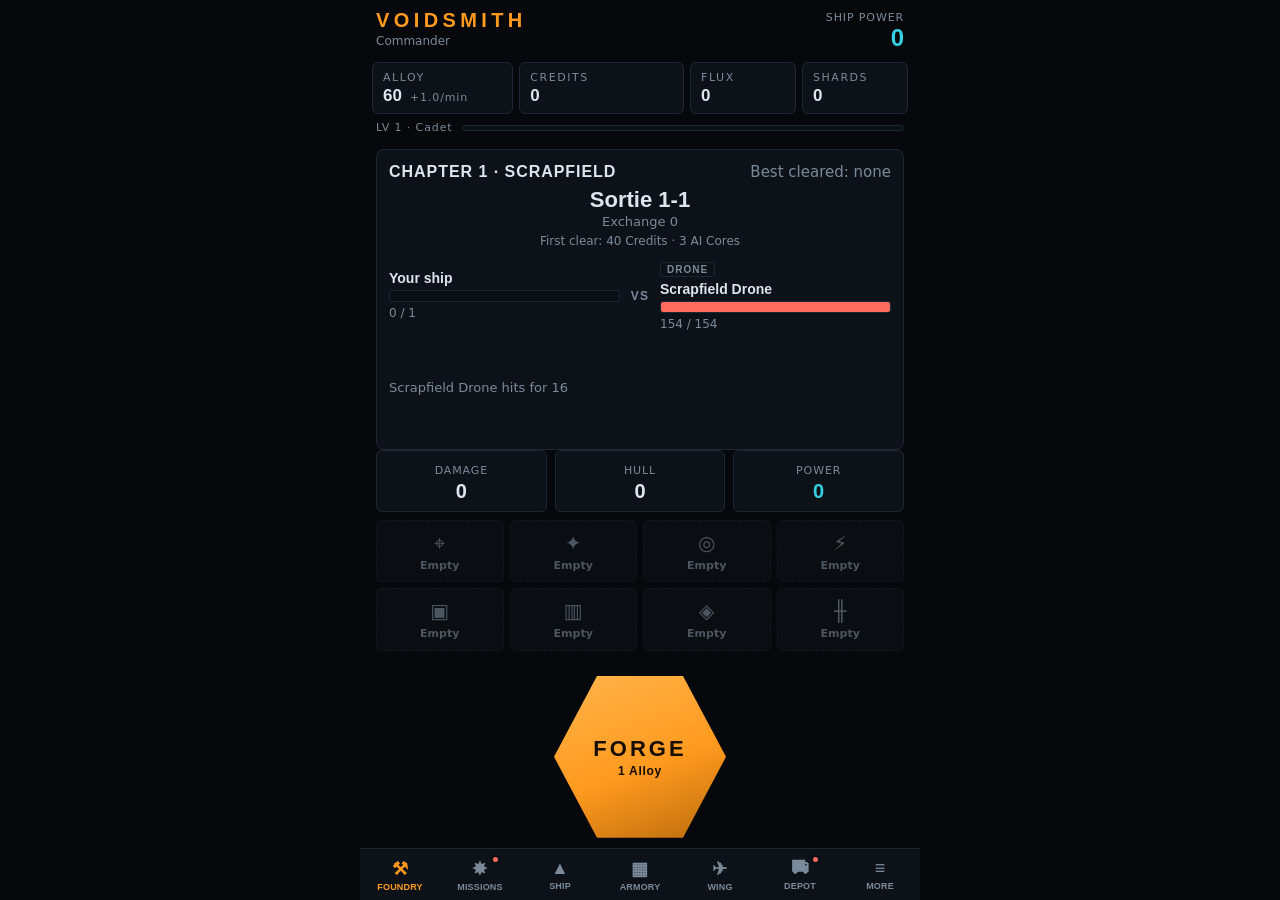
==== index.html @ 928d77b5 "Initial commit" ====
<!doctype html>
<html lang="en">
<head>
<meta charset="utf-8">
<meta name="viewport" content="width=device-width, initial-scale=1, maximum-scale=1, user-scalable=no, viewport-fit=cover">
<meta name="theme-color" content="#06080b">
<meta name="mobile-web-app-capable" content="yes">
<title>Voidsmith</title>
<link rel="manifest" href="manifest.json">
<link rel="icon" href="icons/icon-192.png">
<link rel="stylesheet" href="styles.css">
</head>
<body>
<div id="app">
  <header>
    <div class="hl"><div class="game">VOIDSMITH</div><div id="callsign" class="dim"></div></div>
    <div class="hr"><div class="dim tiny">SHIP POWER</div><div id="power">0</div></div>
  </header>
  <div class="wallet">
    <div class="cur"><span class="cn">ALLOY</span><b id="alloy">0</b><span id="rate" class="dim tiny"></span></div>
    <div class="cur"><span class="cn">CREDITS</span><b id="credits">0</b></div>
    <div class="cur"><span class="cn">FLUX</span><b id="flux">0</b></div>
    <div class="cur"><span class="cn">SHARDS</span><b id="shards">0</b></div>
  </div>
  <div class="xp"><span id="lvl" class="dim tiny"></span><div class="bar"><i id="xpfill"></i></div></div>
  <main>
    <section id="tab-foundry" class="tab on"></section>
    <section id="tab-ship" class="tab"></section>
    <section id="tab-armory" class="tab"></section>
    <section id="tab-wing" class="tab"></section>
    <section id="tab-missions" class="tab"></section>
    <section id="tab-depot" class="tab"></section>
    <section id="tab-more" class="tab"></section>
  </main>
  <div id="toast" class="toast" hidden></div>
  <nav>
    <button data-tab="foundry" class="on"><i>⚒</i><span>Foundry</span><em class="dot" hidden></em></button>
    <button data-tab="missions"><i>✸</i><span>Missions</span><em class="dot" hidden></em></button>
    <button data-tab="ship"><i>▲</i><span>Ship</span><em class="dot" hidden></em></button>
    <button data-tab="armory"><i>▦</i><span>Armory</span></button>
    <button data-tab="wing"><i>✈</i><span>Wing</span></button>
    <button data-tab="depot"><i>⛟</i><span>Depot</span><em class="dot" hidden></em></button>
    <button data-tab="more"><i>≡</i><span>More</span></button>
  </nav>
  <div id="modal" class="modal" hidden><div class="mbox" id="mbox"></div></div>
</div>
<script src="core.js"></script>
<script src="persist.js"></script>
<script src="game.js"></script>
<script>if ('serviceWorker' in navigator) navigator.serviceWorker.register('sw.js').catch(function () {});</script>
</body>
</html>
---- styles.css ----
[hidden]{display:none!important}
:root{--bg:#06080b;--panel:#0d1218;--panel2:#121a22;--line:#1c2733;--fg:#dde5ee;--mute:#7b8a9a;--amber:#ff9a1f;--amber2:#b86a0c;--cyan:#35d0e0;--good:#5fdc8b;--bad:#ff6b5e;
  --sat:env(safe-area-inset-top,0px);--sab:env(safe-area-inset-bottom,0px)}
*{box-sizing:border-box;-webkit-tap-highlight-color:transparent}
html,body{margin:0;height:100%;background:var(--bg);color:var(--fg);font:15px/1.4 'Bahnschrift','Segoe UI',system-ui,sans-serif;overscroll-behavior:none}
#app{max-width:560px;margin:0 auto;height:100%;display:flex;flex-direction:column;position:relative}
.dim{color:var(--mute)}.tiny{font-size:11px;letter-spacing:.08em}
header{display:flex;justify-content:space-between;align-items:flex-end;padding:calc(var(--sat) + 10px) 16px 6px}
.game{font:700 20px/1 'Bahnschrift','Arial Narrow',sans-serif;letter-spacing:.22em;color:var(--amber)}
#callsign{font-size:12px;margin-top:3px}
.hr{text-align:right}#power{font:700 24px/1 'Bahnschrift',sans-serif;color:var(--cyan)}
.wallet{display:grid;grid-template-columns:1.2fr 1.4fr .9fr .9fr;gap:6px;padding:6px 12px 4px}.xp{display:flex;align-items:center;gap:10px;padding:2px 16px 8px}.xp .bar{flex:1;height:6px}.xp span{white-space:nowrap}
.cur{background:var(--panel);border:1px solid var(--line);border-radius:6px;padding:7px 10px;display:flex;flex-wrap:wrap;align-items:baseline;gap:2px 8px}
.cn{font-size:11px;letter-spacing:.14em;color:var(--mute);width:100%}.cur b{font:700 17px/1.1 'Bahnschrift',sans-serif}
main{flex:1;overflow:hidden;position:relative}
.tab{display:none;height:100%;overflow-y:auto;padding:6px 16px 20px;-webkit-overflow-scrolling:touch}.tab.on{display:block}
nav{display:grid;grid-template-columns:repeat(7,1fr);background:var(--panel);border-top:1px solid var(--line);padding-bottom:var(--sab)}
nav button{background:none;border:0;color:var(--mute);padding:9px 0 8px;font:600 9px "Bahnschrift",sans-serif;letter-spacing:.02em;text-transform:uppercase;display:flex;flex-direction:column;align-items:center;gap:2px;cursor:pointer}
nav button i{font-style:normal;font-size:18px}nav button.on{color:var(--amber)}
h2{font:700 13px 'Bahnschrift',sans-serif;letter-spacing:.18em;text-transform:uppercase;color:var(--mute);margin:18px 0 8px}
.panel{background:var(--panel);border:1px solid var(--line);border-radius:8px;padding:12px}
.row{display:flex;gap:8px}.row>*{flex:1}
button.btn{font:700 14px 'Bahnschrift',sans-serif;letter-spacing:.08em;text-transform:uppercase;background:var(--panel2);color:var(--fg);border:1px solid var(--line);border-radius:6px;padding:11px 10px;cursor:pointer}
button.btn:disabled{opacity:.4;cursor:default}button.btn.pri{background:var(--amber);color:#160d00;border-color:var(--amber)}button.btn.bad{color:var(--bad)}
button.btn:focus-visible,nav button:focus-visible{outline:2px solid var(--cyan);outline-offset:2px}
/* forge */
.forgewrap{display:flex;flex-direction:column;align-items:center;gap:10px;padding:8px 0 4px}
.forge{width:172px;height:172px;border:0;background:none;position:relative;cursor:pointer;color:#160d00;font:800 22px 'Bahnschrift',sans-serif;letter-spacing:.14em;touch-action:manipulation}
.forge::before{content:"";position:absolute;inset:0;background:linear-gradient(160deg,#ffb54d,var(--amber) 55%,var(--amber2));clip-path:polygon(25% 3%,75% 3%,100% 50%,75% 97%,25% 97%,0 50%);transition:transform .08s,filter .2s}
.forge span,.forge small{position:relative;display:block}.forge small{font:600 12px 'Bahnschrift',sans-serif;letter-spacing:.06em;margin-top:2px}
.forge.hit::before{transform:scale(.93);filter:brightness(1.35)}.forge:disabled{filter:grayscale(.8) brightness(.55);cursor:default}
.forge:focus-visible{outline:2px solid var(--cyan);outline-offset:4px}
.glow{box-shadow:0 0 0 1px var(--tc,var(--line)) inset}
/* item card */
.item{background:var(--panel2);border:1px solid var(--tc,var(--line));border-left:4px solid var(--tc,var(--line));border-radius:8px;padding:10px 12px;display:flex;gap:12px;align-items:center}
.item .gl{font-size:28px;width:38px;text-align:center;color:var(--tc)}
.item .nm{font:700 16px 'Bahnschrift',sans-serif;color:var(--tc)}.item .sb{font-size:13px;color:var(--mute)}
.item .stat{margin-left:auto;text-align:right;font:700 18px 'Bahnschrift',sans-serif}
.up{color:var(--good);font-size:12px}.dn{color:var(--bad);font-size:12px}
.empty{border:1px dashed var(--line);border-left:4px dashed var(--line)}
.bar{height:8px;background:#0a0f14;border-radius:4px;overflow:hidden;border:1px solid var(--line)}.bar i{display:block;height:100%;background:var(--amber);width:0}
.odds{display:grid;grid-template-columns:86px 1fr 44px;gap:6px 8px;align-items:center;font-size:13px}
.odds .bar{height:6px}.odds .bar i{background:var(--tc)}
.odds .n{color:var(--tc);font-weight:600}.odds .p{text-align:right;color:var(--mute)}.odds .lock{color:#3d4957}
.kv{display:grid;grid-template-columns:1fr auto;gap:7px 12px}.kv span:nth-child(odd){color:var(--mute)}.kv span:nth-child(even){text-align:right;font-weight:600}
.slotrow{display:grid;grid-template-columns:34px 1fr auto;gap:10px;align-items:center;padding:9px 10px;margin-bottom:6px}
.stat3{display:grid;grid-template-columns:repeat(3,1fr);gap:8px;margin-bottom:8px}
.stat3 div{background:var(--panel);border:1px solid var(--line);border-radius:6px;padding:8px;text-align:center}.stat3 b{display:block;font:700 20px 'Bahnschrift',sans-serif}
.ship{display:block;margin:4px auto 8px;width:100%;max-width:300px;height:auto}
.toast{position:absolute;left:16px;right:16px;bottom:calc(64px + var(--sab));background:#18222c;border:1px solid var(--amber2);border-radius:8px;padding:10px 12px;font-size:14px;z-index:5;box-shadow:0 6px 20px #000a}
.modal{position:absolute;inset:0;background:#000b;display:flex;align-items:center;justify-content:center;padding:20px;z-index:9}
.mbox{background:var(--panel);border:1px solid var(--amber2);border-radius:10px;padding:18px;max-width:420px;width:100%}
.mbox h3{margin:0 0 8px;font:700 18px 'Bahnschrift',sans-serif;letter-spacing:.08em;color:var(--amber);text-transform:uppercase}
input[type=text],textarea{width:100%;background:#0a0f14;color:var(--fg);border:1px solid var(--line);border-radius:6px;padding:10px;font:14px 'Bahnschrift',system-ui,sans-serif}
textarea{height:90px;font-family:ui-monospace,Consolas,monospace;font-size:12px}
.tog{display:flex;justify-content:space-between;align-items:center;gap:12px;padding:10px 0;border-bottom:1px solid var(--line)}.tog:last-child{border:0}
.tog small{display:block;color:var(--mute)}
.sw{position:relative;width:46px;height:26px;flex:none}.sw input{position:absolute;inset:0;opacity:0;width:100%;height:100%;margin:0;cursor:pointer;z-index:2}
.sw i{position:absolute;inset:0;background:#1b2631;border-radius:13px;border:1px solid var(--line)}
.sw i::after{content:"";position:absolute;top:3px;left:3px;width:18px;height:18px;border-radius:50%;background:var(--mute);transition:.15s}
.sw input:checked+i{background:var(--amber2)}.sw input:checked+i::after{left:23px;background:#fff}.sw input:disabled+i{opacity:.4}
@media (prefers-reduced-motion:reduce){*{transition:none!important}}

.chip{display:inline-block;font:700 10px 'Bahnschrift',sans-serif;letter-spacing:.12em;padding:1px 6px;border-radius:3px;background:var(--cyan);color:#001418;margin-left:6px;vertical-align:middle}
button.item{width:100%;text-align:left;color:inherit;font:inherit;cursor:pointer}
.row3{display:grid;grid-template-columns:1.2fr 1fr 1fr;gap:8px;margin-top:8px}
.tierbox{margin-bottom:6px}.tierbox summary{cursor:pointer;display:grid;grid-template-columns:90px 1fr 44px;gap:8px;align-items:center;padding:6px 0;list-style:none;font-size:13px}
.tierbox summary::-webkit-details-marker{display:none}.tierbox .n{font-weight:700;color:var(--tc)}
.tierbox .bar i{background:var(--tc)}.tierbox ul{margin:4px 0 8px;padding:0;list-style:none;font-size:13px;columns:2;column-gap:12px}
.tierbox li{padding:2px 0}.tierbox li.no{color:#3d4957}.tierbox li.ok{color:var(--tc)}
.setrow{display:grid;grid-template-columns:90px 1fr 1fr;gap:8px;font-size:13px;padding:4px 0}.setrow.cur{background:#1a2430;border-radius:4px}

.arena{position:relative;overflow:hidden}
.secline{display:flex;justify-content:space-between;align-items:baseline;gap:8px}
.secline b{font:700 16px 'Bahnschrift',sans-serif;letter-spacing:.06em;text-transform:uppercase}
.stagebar{display:grid;grid-template-columns:44px 1fr 44px 44px;gap:8px;align-items:center;margin:8px 0 10px}
.stagebar .btn{padding:8px 0}.stagebar .sl{text-align:center;font:700 22px 'Bahnschrift',sans-serif}
.duel{display:grid;grid-template-columns:1fr 28px 1fr;gap:6px;align-items:center}
.vs{text-align:center;color:var(--mute);font:700 12px 'Bahnschrift',sans-serif;letter-spacing:.1em}
.side .who{font:700 14px 'Bahnschrift',sans-serif;margin-bottom:4px;overflow-wrap:anywhere}
.hp{height:12px;background:#0a0f14;border:1px solid var(--line);border-radius:3px;overflow:hidden}
.hp i{display:block;height:100%;width:100%;background:var(--good);transition:width .25s}
.hp.e i{background:var(--bad)}
.hpn{font-size:12px;color:var(--mute);margin-top:3px}
.foe{display:inline-block;font:700 10px 'Bahnschrift',sans-serif;letter-spacing:.1em;padding:1px 6px;border-radius:3px;border:1px solid var(--line);color:var(--mute);margin-bottom:4px}
.foe.boss{border-color:var(--amber);color:var(--amber)}
.fx{position:relative;height:46px}
.fnum{position:absolute;top:8px;font:800 20px 'Bahnschrift',sans-serif;animation:rise .9s ease-out forwards;pointer-events:none}
.fnum.p{left:calc(25% - 10px);color:var(--bad)}.fnum.e{left:calc(75% - 10px);color:var(--amber)}
.fnum.crit{font-size:26px}.fnum.big{color:var(--cyan);font-size:26px}
@keyframes rise{from{opacity:1;transform:translateY(10px)}to{opacity:0;transform:translateY(-14px)}}
.flog{font-size:13px;color:var(--mute);min-height:58px;line-height:1.35}
.flog b{color:var(--fg)}
.banner{font:700 15px 'Bahnschrift',sans-serif;letter-spacing:.06em;text-transform:uppercase;text-align:center;padding:6px;border-radius:4px;margin-top:6px}
.banner.win{background:#12301f;color:var(--good)}.banner.loss{background:#341613;color:var(--bad)}
.verdict{font:700 13px 'Bahnschrift',sans-serif;letter-spacing:.08em;text-transform:uppercase}
.secrow{display:grid;grid-template-columns:130px 1fr 40px;gap:8px;align-items:center;font-size:13px;padding:4px 0}
.secrow.cur .n{color:var(--amber)}.secrow .bar{height:6px}
@media (prefers-reduced-motion:reduce){.fnum{animation:none;opacity:0}}

.subs{font-size:12px;color:var(--cyan);margin-top:2px;overflow-wrap:anywhere}
.fnum.heal{color:var(--good)}.fnum.shield{color:var(--cyan)}.fnum.dodge{color:var(--mute);font-size:15px}
.rk{font:700 11px 'Bahnschrift',sans-serif;letter-spacing:.1em;text-transform:uppercase}
.wcard{display:grid;grid-template-columns:38px 1fr auto;gap:10px;align-items:center;background:var(--panel2);border:1px solid var(--line);border-left:4px solid var(--tc,var(--line));border-radius:8px;padding:10px 12px;margin-bottom:6px}
.wcard .gl{font-size:26px;text-align:center;color:var(--tc)}.wcard .nm{font:700 16px 'Bahnschrift',sans-serif}
.chips{display:flex;flex-wrap:wrap;gap:6px;margin:6px 0}.chipx{font-size:12px;border:1px solid var(--line);border-radius:4px;padding:2px 7px;color:var(--tc,var(--mute))}
.fgrid{display:grid;grid-template-columns:1fr 1fr;gap:4px 10px}.fgrid label{display:flex;gap:8px;align-items:center;font-size:13px;padding:4px 0}
select{background:#0a0f14;color:var(--fg);border:1px solid var(--line);border-radius:6px;padding:8px;font:14px 'Bahnschrift',sans-serif}

.battle{text-align:center;margin:4px 0 8px}.battle .sl{font:700 22px 'Bahnschrift',sans-serif}
.gear8{display:grid;grid-template-columns:repeat(4,1fr);gap:6px;margin:8px 0 12px}
.tile{display:flex;flex-direction:column;align-items:center;gap:1px;padding:8px 2px;background:var(--panel);border:1px solid var(--tc,var(--line));border-radius:6px;color:var(--fg);font:inherit;min-width:0}
.tile .g{font-size:20px;color:var(--tc,var(--mute))}.tile .t{font-size:11px;color:var(--tc,var(--mute));font-weight:700}.tile .l{font-size:11px;color:var(--mute)}.tile.empty{border-style:dashed;opacity:.6}

nav button{position:relative}.dot{position:absolute;top:6px;right:calc(50% - 20px);width:9px;height:9px;border-radius:50%;background:var(--bad);border:2px solid #0b0f14;font-style:normal}.dot[hidden]{display:none}
.adbox{text-align:center}.adbox .adscreen{margin:12px 0;padding:28px 10px;border:1px dashed var(--line);border-radius:8px;background:repeating-linear-gradient(45deg,#0d131a,#0d131a 10px,#10171f 10px,#10171f 20px);color:var(--mute)}
.adbox .adscreen b{display:block;font:700 28px 'Bahnschrift',sans-serif;color:var(--fg)}
.tag{display:inline-block;font-size:11px;font-weight:700;letter-spacing:.08em;color:#0b0f14;background:var(--amber);padding:2px 6px;border-radius:4px;margin-left:6px}
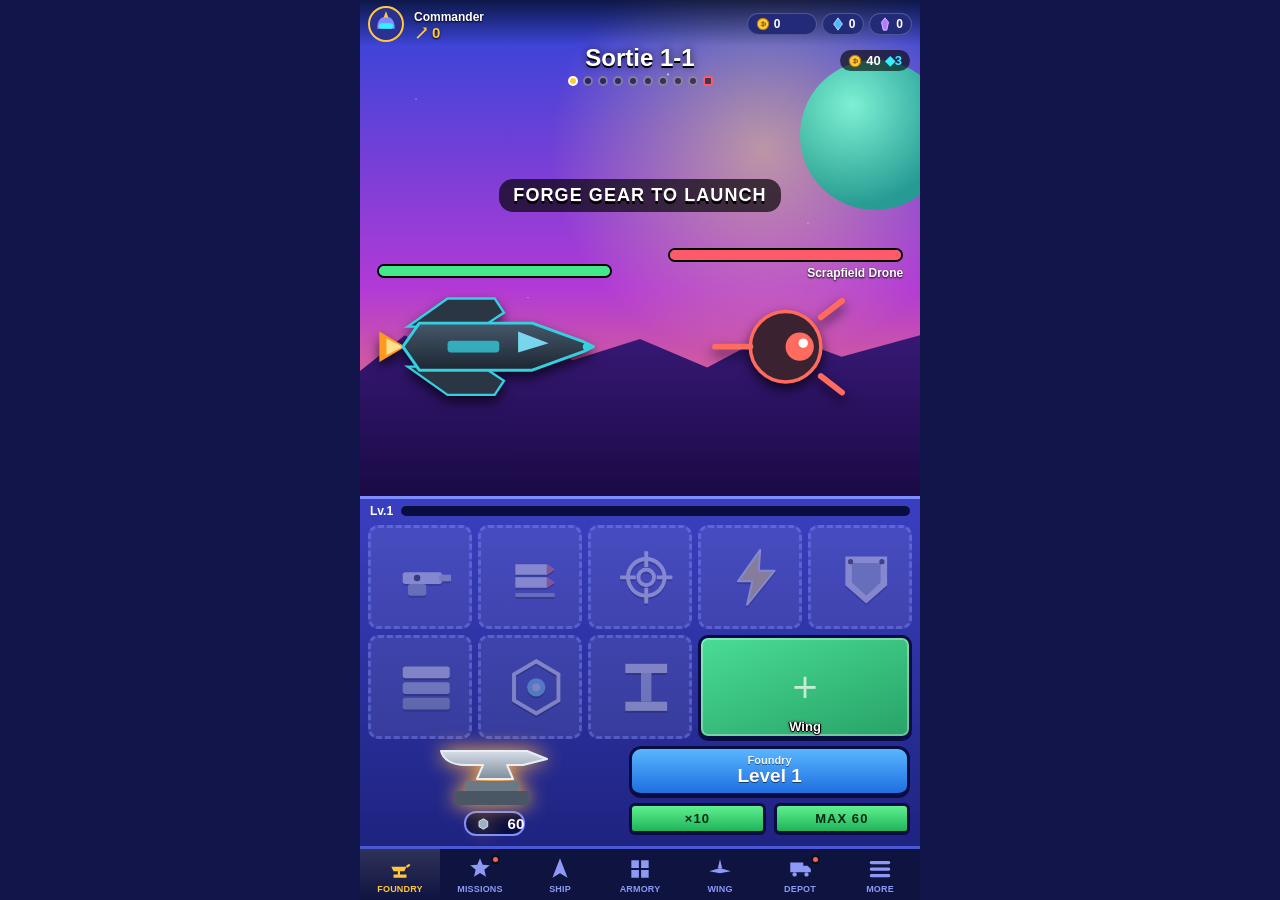
==== commit c114b4e9: "better ui" ====
--- a/index.html
+++ b/index.html
@@ -13,16 +13,15 @@
 <body>
 <div id="app">
   <header>
-    <div class="hl"><div class="game">VOIDSMITH</div><div id="callsign" class="dim"></div></div>
-    <div class="hr"><div class="dim tiny">SHIP POWER</div><div id="power">0</div></div>
+    <div class="who"><div class="avatar"><svg viewBox="0 0 40 40" aria-hidden="true"><circle cx="20" cy="20" r="19" fill="#2b3190"/><path d="M9 26c0-10 4-15 11-15s11 5 11 15z" fill="#7d8cff"/><rect x="11" y="19" width="18" height="7" rx="3" fill="#35f0ff"/><path d="M20 4l3 8h-6z" fill="#ffc83d"/></svg></div>
+      <div class="wm"><div id="callsign" class="cs"></div><div class="pw"><svg viewBox="0 0 24 24" class="swd" aria-hidden="true"><path d="M4 20L18 6l2 2L6 22zM14 4h6v6l-2-2z" fill="#ffc83d"/></svg><span id="power">0</span></div></div></div>
+    <div class="wallet">
+      <div class="cur" data-coin="credits"><b id="credits">0</b></div>
+      <div class="cur" data-coin="flux"><b id="flux">0</b></div>
+      <div class="cur" data-coin="shards"><b id="shards">0</b></div>
+      <span id="alloy" hidden></span><span id="rate" hidden></span>
+    </div>
   </header>
-  <div class="wallet">
-    <div class="cur"><span class="cn">ALLOY</span><b id="alloy">0</b><span id="rate" class="dim tiny"></span></div>
-    <div class="cur"><span class="cn">CREDITS</span><b id="credits">0</b></div>
-    <div class="cur"><span class="cn">FLUX</span><b id="flux">0</b></div>
-    <div class="cur"><span class="cn">SHARDS</span><b id="shards">0</b></div>
-  </div>
-  <div class="xp"><span id="lvl" class="dim tiny"></span><div class="bar"><i id="xpfill"></i></div></div>
   <main>
     <section id="tab-foundry" class="tab on"></section>
     <section id="tab-ship" class="tab"></section>
@@ -47,6 +46,6 @@
 <script src="core.js"></script>
 <script src="persist.js"></script>
 <script src="game.js"></script>
-<script>if ('serviceWorker' in navigator) navigator.serviceWorker.register('sw.js').catch(function () {});</script>
+<script>if ('serviceWorker' in navigator) navigator.serviceWorker.register('sw.js').catch(function () {}); var had = !!navigator.serviceWorker.controller; navigator.serviceWorker.addEventListener('controllerchange', function () { if (had) location.reload(); });</script>
 </body>
 </html>
--- a/styles.css
+++ b/styles.css
@@ -116,3 +116,114 @@
 .adbox{text-align:center}.adbox .adscreen{margin:12px 0;padding:28px 10px;border:1px dashed var(--line);border-radius:8px;background:repeating-linear-gradient(45deg,#0d131a,#0d131a 10px,#10171f 10px,#10171f 20px);color:var(--mute)}
 .adbox .adscreen b{display:block;font:700 28px 'Bahnschrift',sans-serif;color:var(--fg)}
 .tag{display:inline-block;font-size:11px;font-weight:700;letter-spacing:.08em;color:#0b0f14;background:var(--amber);padding:2px 6px;border-radius:4px;margin-left:6px}
+
+/* ---- v17 visual pass ---- */
+header{align-items:center;padding:calc(var(--sat) + 8px) 12px 4px;gap:10px}
+.who{display:flex;align-items:center;gap:10px;min-width:0;flex:1}
+.avatar{width:40px;height:40px;border-radius:50%;border:2px solid var(--amber);flex:none;overflow:hidden}.avatar svg{display:block;width:100%;height:100%}
+.wm{min-width:0;flex:1}.cs{font:700 15px/1.1 'Bahnschrift',sans-serif}
+.xp{padding:2px 0 0;gap:8px}.xp .bar{height:5px}.xp span{font-size:10px}
+.hr{display:flex;align-items:center;gap:5px}.swd{width:20px;height:20px}#power{font:800 22px/1 'Bahnschrift',sans-serif;color:var(--amber)}
+.wallet{display:grid;grid-template-columns:repeat(4,1fr);gap:6px;padding:4px 12px 6px}
+.cur{display:flex;align-items:center;gap:6px;flex-wrap:nowrap;border-radius:14px;padding:4px 9px;background:#0b1117}
+.cur b{font:700 14px/1 'Bahnschrift',sans-serif;overflow:hidden;text-overflow:ellipsis}.coin{width:16px;height:16px;flex:none}
+nav{background:#0b1117}nav button{font-size:9px;padding:7px 0 6px}nav button i svg{width:26px;height:26px;display:block}
+#tab-foundry{padding:0}
+.scene{position:relative;height:min(36vh,320px);min-height:230px;overflow:hidden;--hue:0deg;border-bottom:2px solid #000}
+.sky{position:absolute;inset:0;background:radial-gradient(circle at 70% 25%,#ffb36b55,transparent 45%),linear-gradient(#150a26,#3a1a2e 55%,#7a3a24);filter:hue-rotate(var(--hue))}
+.sky::after{content:"";position:absolute;inset:0;background-image:radial-gradient(1px 1px at 10% 20%,#fff9,transparent),radial-gradient(1px 1px at 30% 60%,#fff8,transparent),radial-gradient(1.5px 1.5px at 55% 15%,#fff,transparent),radial-gradient(1px 1px at 80% 45%,#fff9,transparent),radial-gradient(1px 1px at 92% 12%,#fff8,transparent),radial-gradient(1px 1px at 18% 85%,#fff6,transparent)}
+.planet{position:absolute;right:-30px;top:40px;width:150px;height:150px;border-radius:50%;background:radial-gradient(circle at 35% 30%,#c47a52,#5a2a24 70%);filter:hue-rotate(var(--hue));opacity:.85}
+.gnd{position:absolute;left:0;right:0;bottom:0;height:34%;background:linear-gradient(#241626,#0c0710);clip-path:polygon(0 30%,8% 10%,16% 26%,26% 6%,38% 24%,50% 12%,62% 28%,74% 8%,86% 22%,100% 10%,100% 100%,0 100%);filter:hue-rotate(var(--hue))}
+.stagetop{position:absolute;top:10px;left:0;right:0;text-align:center;z-index:3}
+.stagetop .sl{font:800 26px/1 'Bahnschrift',sans-serif;text-shadow:0 2px 0 #000,0 0 8px #000a}
+.pips{display:flex;justify-content:center;gap:5px;margin-top:6px}.pips i{width:10px;height:10px;border-radius:50%;background:#0008;border:2px solid #fff6}.pips i.d{background:var(--good);border-color:var(--good)}.pips i.c{background:var(--amber);border-color:#fff}.pips i.b{border-radius:3px;border-color:var(--bad)}
+.rw{position:absolute;top:12px;right:10px;z-index:3;display:flex;align-items:center;gap:4px;font:700 13px 'Bahnschrift',sans-serif;background:#0009;border-radius:12px;padding:3px 8px}.rw .coin{width:14px;height:14px}.rc{color:var(--cyan)}
+.unit{position:absolute;bottom:14%;width:42%;z-index:2}.unit .sh{display:block;width:100%;height:auto;filter:drop-shadow(0 6px 6px #000a)}
+.unit.pl{left:3%}.unit.en{right:3%}.unit.en .sh{transform:scaleX(-1)}.unit.en .sh.boss{transform:scaleX(-1) scale(1.18)}.unit.en #eart{margin-top:0}
+.unit.pl .sh{animation:bob 2.4s ease-in-out infinite}.unit.en .sh{animation:bobe 2.9s ease-in-out infinite}
+@keyframes bob{50%{transform:translateY(-5px)}}@keyframes bobe{50%{transform:scaleX(-1) translateY(-4px)}}
+.flame{animation:fl .15s steps(2) infinite}@keyframes fl{50%{opacity:.5}}
+.unit .hp{position:relative;height:14px;border-radius:7px;border:2px solid #000;background:#000a;overflow:hidden;margin-bottom:4px}.unit .hp i{border-radius:0}
+.unit .hp span{position:absolute;inset:0;text-align:center;font:700 10px/10px 'Bahnschrift',sans-serif;color:#fff;text-shadow:0 1px 1px #000}
+.ename{font:700 12px 'Bahnschrift',sans-serif;text-align:right;text-shadow:0 1px 2px #000;margin-bottom:2px}
+.unit.hit .sh{animation:shake .22s}@keyframes shake{25%{transform:translateX(-6px)}75%{transform:translateX(6px)}}
+.unit.en.hit .sh{animation:shakee .22s}@keyframes shakee{25%{transform:scaleX(-1) translateX(-6px)}75%{transform:scaleX(-1) translateX(6px)}}
+.unit.dead{opacity:.15;filter:grayscale(1);transition:opacity .8s}
+.fx{position:absolute;inset:0;z-index:4;pointer-events:none}
+.fnum{top:42%;font:800 22px 'Bahnschrift',sans-serif;text-shadow:0 2px 0 #000}
+.fnum.p{left:18%}.fnum.e{left:auto;right:18%}
+.beam{position:absolute;top:56%;height:5px;border-radius:3px;background:linear-gradient(90deg,#fff,#ffb347);box-shadow:0 0 10px #ffb347;animation:zap .25s ease-out forwards}
+.beam.p{left:34%;width:34%;transform-origin:left}.beam.e{left:34%;width:34%;transform-origin:right;background:linear-gradient(90deg,#ff6b5e,#fff);box-shadow:0 0 10px #ff6b5e}
+.beam.c{background:linear-gradient(90deg,#fff,#7ee7ff);box-shadow:0 0 10px #7ee7ff;top:48%;height:3px}.beam.big{height:10px;top:54%}
+@keyframes zap{from{opacity:1;transform:scaleX(.1)}60%{opacity:1;transform:scaleX(1)}to{opacity:0;transform:scaleX(1)}}
+#banner{position:absolute;left:0;right:0;top:36%;z-index:5;text-align:center}
+.banner{display:inline-block;margin:0;font:900 30px 'Bahnschrift',sans-serif;letter-spacing:.12em;text-shadow:0 3px 0 #000;background:none;padding:0}.banner small{display:block;font:700 14px 'Bahnschrift',sans-serif;letter-spacing:.04em}
+.banner.win{color:#ffd54a}.banner.loss{color:var(--bad)}.banner.idle{font-size:18px;color:#fff;background:#000a;padding:6px 14px;border-radius:14px;letter-spacing:.06em}
+.gear5{display:grid;grid-template-columns:repeat(5,1fr);gap:7px;padding:10px 10px 6px}
+.tile{position:relative;aspect-ratio:1;padding:0;border:2px solid var(--tc,#26323f);border-radius:8px;background:linear-gradient(160deg,color-mix(in srgb,var(--tc,#26323f) 70%,#000),color-mix(in srgb,var(--tc,#26323f) 28%,#000));box-shadow:inset 0 0 0 2px #0004;color:#fff;display:block}
+.tile .ico{position:absolute;inset:12% 12% 28%;width:76%;height:60%}
+.tile .lv{position:absolute;left:0;right:0;bottom:3px;text-align:center;font:800 13px/1 'Bahnschrift',sans-serif;text-shadow:0 1px 0 #000,0 0 3px #000,1px 0 0 #000,-1px 0 0 #000}
+.tile.empty{background:#0b1117;border:2px dashed #1f2b37;opacity:1;box-shadow:none}.tile.empty .ico{opacity:.18;inset:18%;height:64%}
+.tile.wingtile{grid-column:span 2;aspect-ratio:auto;--tc:#3fbf7a;display:flex;align-items:center;justify-content:center;gap:10px;font-size:26px}
+.wingtile .plus{font-size:34px;opacity:.7}.tile.big{width:64px;flex:none}
+.pend{display:flex;align-items:center;gap:10px;margin:2px 10px 6px;padding:8px;background:#0d151d;border:2px solid var(--tc);border-radius:10px}
+.pinfo{flex:1;min-width:0}.pn{font:700 13px 'Bahnschrift',sans-serif;color:var(--tc);overflow:hidden;text-overflow:ellipsis;white-space:nowrap}.pst{font:800 18px 'Bahnschrift',sans-serif}.pd{font-size:13px;font-weight:700}
+.pbtn{display:flex;flex-direction:column;gap:5px;width:112px}.btn.sm{padding:7px 6px;font-size:13px}.pbtn .row{gap:5px}
+.forgerow{display:flex;align-items:flex-end;gap:12px;padding:8px 12px 14px}
+.anvil{flex:1;background:none;border:0;padding:0;color:#fff;cursor:pointer;touch-action:manipulation;position:relative}.anvil svg{width:100%;max-width:170px;display:block;margin:0 auto;transition:transform .08s}
+.anvil.hit svg{transform:scale(.93)}.anvil:disabled{filter:grayscale(.9) brightness(.6)}
+.anvil .ac{display:flex;align-items:center;justify-content:center;gap:6px;margin:2px auto 0;width:max-content;background:#0b1117;border:1px solid var(--line);border-radius:12px;padding:3px 12px;font:800 17px 'Bahnschrift',sans-serif}
+.fcol{width:44%;display:flex;flex-direction:column;gap:6px;align-items:stretch;position:relative}
+.ftime{text-align:center;font:700 13px 'Bahnschrift',sans-serif;color:var(--amber);min-height:15px}
+.fbtn{position:relative;background:linear-gradient(#3aa0ff,#1c63c9);border:2px solid #0a2a5c;border-bottom-width:5px;border-radius:12px;color:#fff;padding:8px 6px;font:inherit;cursor:pointer;text-shadow:0 1px 0 #0008}
+.fbtn small{display:block;font:700 12px 'Bahnschrift',sans-serif;opacity:.9}.fbtn b{font:800 22px/1.1 'Bahnschrift',sans-serif}
+.fbtn .dot{top:-6px;right:-6px;left:auto}
+.forge.hit::before{}
+.fx{height:auto}
+
+/* ---- v19: vibrant, fixed-size pages ---- */
+:root{--bg:#171a52;--panel:#232a78;--panel2:#2d3694;--line:#4a58d6;--fg:#fff;--mute:#b3bcff;--amber:#ffc83d;--amber2:#c98a00;--cyan:#35f0ff;--good:#43e88a;--bad:#ff5a6a}
+html,body{background:#12154a}
+#app{background:linear-gradient(#1c2166,#12154a)}
+header{position:relative;z-index:6;padding:calc(var(--sat) + 6px) 8px 4px;gap:6px;background:#0f1340}
+.onfoundry header{position:absolute;top:0;left:0;right:0;background:linear-gradient(#000a,transparent)}
+.avatar{width:36px;height:36px;border:2px solid var(--amber);background:#2b3190}
+.wm{flex:none}.cs{font:800 13px/1.1 'Bahnschrift',sans-serif;text-shadow:0 1px 2px #000}
+.pw{display:flex;align-items:center;gap:3px}.swd{width:15px;height:15px}#power{font:800 15px/1 'Bahnschrift',sans-serif;color:var(--amber);text-shadow:0 1px 2px #000}
+.who{flex:1}
+.wallet{display:flex;gap:5px;padding:0}
+.cur{background:#000a;border:1px solid #fff3;border-radius:12px;padding:3px 8px;gap:4px}
+.cur b{font:800 12px/1 'Bahnschrift',sans-serif}.coin{width:14px;height:14px}
+.cur[data-coin=credits]{min-width:70px}
+main{overflow:hidden}
+.tab{padding:10px 14px 14px}
+#tab-foundry{padding:0;overflow:hidden}#tab-foundry.on{display:flex;flex-direction:column}
+#arenaWrap{flex:1;min-height:0}
+#foundryRest{position:relative;flex:none;background:linear-gradient(#3a3fc0,#1e2380);border-top:3px solid #7d8cff;padding-bottom:4px}
+.scene{height:100%;min-height:0;border:0}
+.sky{background:radial-gradient(circle at 72% 30%,#ffe27a88,transparent 40%),linear-gradient(#2a46d8,#b23ad6 58%,#ff8f45)}
+.planet{background:radial-gradient(circle at 35% 30%,#7dffd6,#1aa38f 70%);opacity:.9;top:60px}
+.gnd{background:linear-gradient(#3a1a7a,#1a0a45);border-top:0;height:36%}
+.stagetop{top:46px}.rw{top:50px}
+.stagetop .sl{font-size:24px}
+.unit{bottom:17%}
+.xpr{display:flex;align-items:center;gap:8px;padding:5px 10px 0;font:800 12px 'Bahnschrift',sans-serif}.xpr .bar{flex:1;height:10px;background:#0a0d40;border:2px solid #0a0d40;border-radius:6px}.xpr .bar i{background:linear-gradient(#5ad0ff,#1c8cff)}
+.gear5{padding:7px 8px 4px;gap:6px}
+.tile{border:3px solid #0a0d40;border-radius:10px;background:linear-gradient(160deg,color-mix(in srgb,var(--tc,#7d8cff) 90%,#fff),color-mix(in srgb,var(--tc,#7d8cff) 75%,#000));box-shadow:inset 0 0 0 2px #fff5,0 2px 0 #0a0d40}
+.tile .ico{filter:drop-shadow(0 2px 0 #0007)}
+.tile.empty{background:#ffffff14;border:3px dashed #7d8cff66;box-shadow:none}
+.tile.empty .ico{opacity:.35}
+.tile.wingtile{--tc:#35d98a}
+.forgerow{padding:2px 10px 6px;gap:10px;align-items:center}
+.anvil svg{max-width:120px}
+.anvil:not(:disabled) svg{filter:drop-shadow(0 0 10px #ffb347)}
+.anvil .ac{background:#0a0d40;border:2px solid #7d8cff;font-size:15px;padding:2px 10px}
+.fcol{width:52%;gap:5px}
+.fbtn{background:linear-gradient(#59b6ff,#1f6fe0);border:3px solid #0a0d40;border-bottom-width:5px;padding:5px}.fbtn b{font-size:19px}.fbtn small{font-size:11px}
+.btn.sm{background:linear-gradient(#5ff08f,#1fb35a);border:3px solid #0a0d40;border-bottom-width:4px;color:#052a14;padding:5px;font-size:13px}.btn.sm:disabled{filter:grayscale(1);opacity:.5}
+.ftime{min-height:0;height:0;position:absolute;top:-16px;right:0;left:0}
+#bay{position:absolute;left:0;right:0;bottom:100%;z-index:5}
+.pend{background:linear-gradient(#2b3190,#1b1f6a);border:3px solid var(--tc);box-shadow:0 -4px 14px #000a;margin:0 8px 8px}
+nav{background:#0f1340;border-top:3px solid #4a58d6}
+nav button{color:#8d99f5;font-size:9px}nav button.on{color:var(--amber);background:linear-gradient(#ffffff22,transparent)}
+.panel,.item,.wcard,.cur{background-color:var(--panel)}
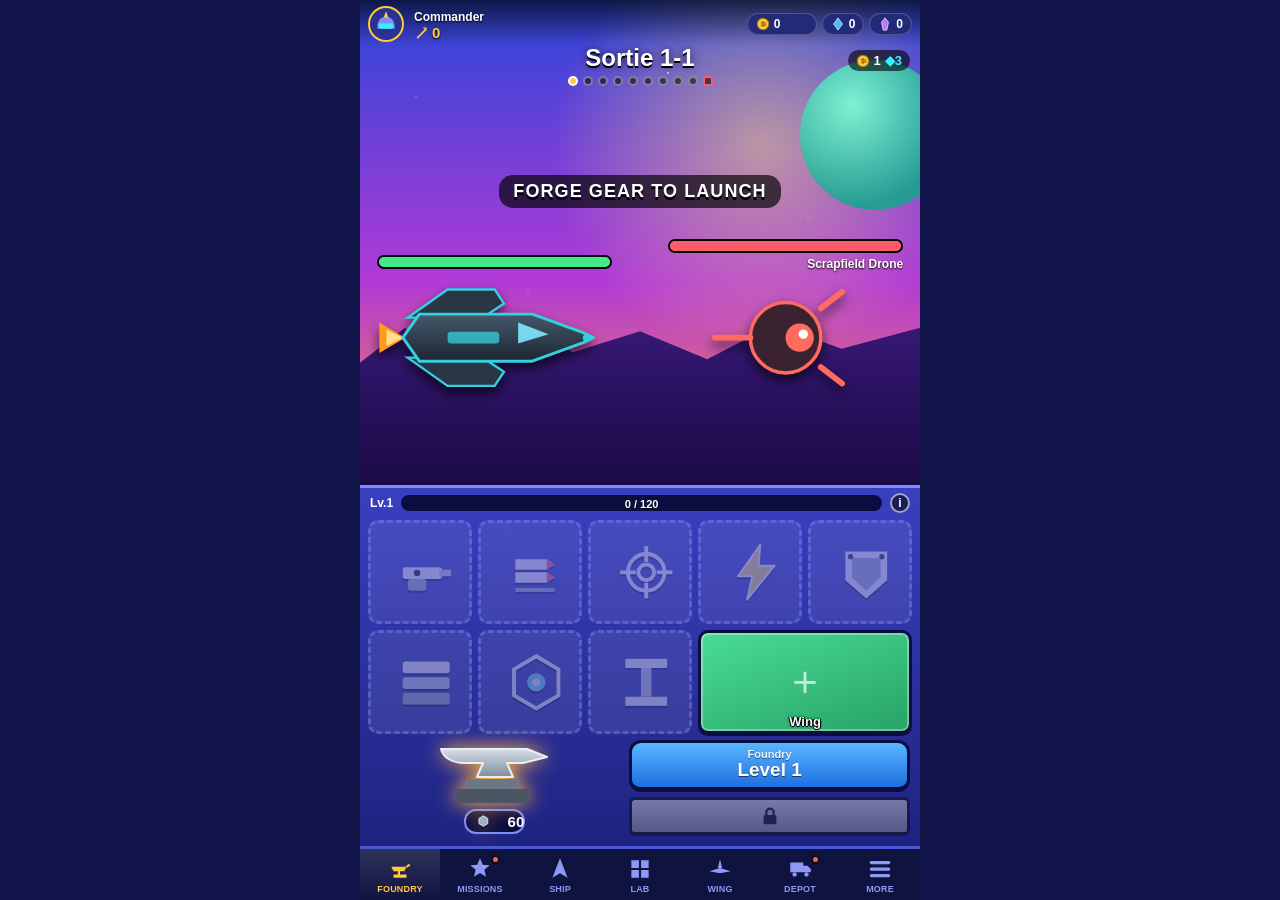
==== commit f4cb3e48: "fixes" ====
--- a/index.html
+++ b/index.html
@@ -36,7 +36,7 @@
     <button data-tab="foundry" class="on"><i>⚒</i><span>Foundry</span><em class="dot" hidden></em></button>
     <button data-tab="missions"><i>✸</i><span>Missions</span><em class="dot" hidden></em></button>
     <button data-tab="ship"><i>▲</i><span>Ship</span><em class="dot" hidden></em></button>
-    <button data-tab="armory"><i>▦</i><span>Armory</span></button>
+    <button data-tab="armory"><i>▦</i><span>Lab</span></button>
     <button data-tab="wing"><i>✈</i><span>Wing</span></button>
     <button data-tab="depot"><i>⛟</i><span>Depot</span><em class="dot" hidden></em></button>
     <button data-tab="more"><i>≡</i><span>More</span></button>
--- a/styles.css
+++ b/styles.css
@@ -227,3 +227,135 @@
 nav{background:#0f1340;border-top:3px solid #4a58d6}
 nav button{color:#8d99f5;font-size:9px}nav button.on{color:var(--amber);background:linear-gradient(#ffffff22,transparent)}
 .panel,.item,.wcard,.cur{background-color:var(--panel)}
+
+/* ---- v20: one-screen icon pages ---- */
+html,body,#app{-webkit-user-select:none;user-select:none;-webkit-touch-callout:none}
+input,textarea{-webkit-user-select:text;user-select:text}
+.tab{padding:0;overflow:hidden}
+#tab-ship.on,#tab-missions.on,#tab-wing.on,#tab-armory.on,#tab-depot.on,#tab-more.on{display:flex;flex-direction:column}
+.pg{flex:1;min-height:0;display:flex;flex-direction:column;gap:8px;padding:8px 10px 6px}
+.pg .scroll{flex:1;min-height:0;overflow-y:auto}
+.pic{width:22px;height:22px;display:inline-block;vertical-align:middle;flex:none}
+.info{width:22px;height:22px;border-radius:50%;border:2px solid #fff9;background:#0008;color:#fff;font:800 12px/1 'Bahnschrift',sans-serif;padding:0;flex:none;cursor:pointer}
+.bar.xl{position:relative;height:18px;border:2px solid #0a0d40;background:#0a0d40;border-radius:9px;flex:1}.bar.xl i{background:linear-gradient(#5ad0ff,#1c8cff);border-radius:0}
+.bar.xl span{position:absolute;inset:0;text-align:center;font:800 11px/14px 'Bahnschrift',sans-serif;text-shadow:0 1px 1px #000}
+.xpr .bar.xl{height:16px}.xpr .info{width:20px;height:20px}
+.mbox{max-height:88%;overflow-y:auto;border-color:#7d8cff;background:linear-gradient(#2b3190,#1b1f6a)}
+.mbox h3{margin:0 0 8px}
+.sh-h{display:flex;align-items:center;gap:10px;margin-bottom:10px;font:800 18px 'Bahnschrift',sans-serif}.sh-h .info{margin-left:auto}
+.sh-row{display:flex;justify-content:space-between;align-items:center;margin:8px 0}.mcount{display:flex;align-items:center;gap:5px;font:800 15px 'Bahnschrift',sans-serif}
+.pp{display:inline-flex;gap:4px}.pp i{width:9px;height:9px;border-radius:50%;background:#0a0d4088;border:2px solid #fff5}.pp i.on{background:var(--amber);border-color:#fff}
+.btn{border:3px solid #0a0d40;border-bottom-width:5px;background:linear-gradient(#4350c8,#2b3190);color:#fff;border-radius:12px;display:flex;align-items:center;justify-content:center;gap:5px}
+.btn.pri{background:linear-gradient(#ffd54a,#ff9a1f);color:#3a1d00}.btn.bad{background:linear-gradient(#ff7a85,#d3303f)}
+.btn:disabled{filter:grayscale(1);opacity:.45}
+.btn .coin{width:15px;height:15px}
+/* missions */
+.trow{display:flex;align-items:center;gap:8px}.tk{display:flex;gap:4px}.tkt{color:#ffffff33}.tkt.on{color:#ffc83d}.tkt .pic{width:30px;height:30px}
+.tkn{font:800 15px 'Bahnschrift',sans-serif;flex:1}.vid{padding:5px 9px!important;color:#052a14!important}
+.dgrid{display:grid;grid-template-columns:repeat(3,1fr);gap:8px;flex:1;min-height:0}
+.dcard{position:relative;display:flex;flex-direction:column;align-items:center;gap:4px;padding:10px 6px;border:3px solid #0a0d40;border-radius:14px;background:linear-gradient(#4a58d6,#252b84);text-align:center;min-height:0}
+.dc-alloy{background:linear-gradient(#ff9a4a,#9a3c14)}.dc-shards{background:linear-gradient(#b57bff,#4a2a9a)}.dc-cores{background:linear-gradient(#35d0e0,#146a8a)}
+.dic{width:52px;height:52px;border-radius:50%;background:#0006;display:flex;align-items:center;justify-content:center}.dic .coin{width:32px;height:32px}
+.dnm{font:800 12px 'Bahnschrift',sans-serif;line-height:1.1}.dst{font:900 24px 'Bahnschrift',sans-serif;text-shadow:0 2px 0 #0008}.drw{font:700 11px 'Bahnschrift',sans-serif;background:#0006;border-radius:8px;padding:2px 6px}
+.wc{position:absolute;top:6px;right:8px;font:800 11px 'Bahnschrift',sans-serif;text-shadow:0 1px 1px #000}
+.dbt{display:flex;flex-direction:column;gap:6px;width:100%;margin-top:auto}.dbt .btn{padding:7px 0}.dbt .pic{width:24px;height:24px}.lockd{color:#fff8;padding:20px 0}
+.dinfo{display:flex;justify-content:flex-end;margin:-4px 2px -2px}
+.mtiles{display:grid;grid-template-columns:repeat(4,1fr);gap:8px}
+.mt{display:flex;flex-direction:column;align-items:center;gap:5px;padding:10px 6px;border:3px solid #0a0d40;border-radius:14px;background:linear-gradient(#3a46c0,#222880);color:#fff;font:inherit;cursor:pointer}
+.mt .pic{width:34px;height:34px}.mt b{font:800 13px 'Bahnschrift',sans-serif}.mt .bar{width:100%;height:7px}.mt.hot{box-shadow:0 0 0 3px var(--amber),0 0 14px var(--amber)}
+.opp{display:flex;align-items:center;gap:10px;background:#0a0d4066;border-radius:12px;padding:8px;margin-bottom:8px}
+.oav{width:62px;height:40px;flex:none}.oav svg{width:100%;height:100%}.oav.sq{width:44px;height:44px;display:flex;align-items:center;justify-content:center;background:#0006;border-radius:10px}.oav.sq .coin,.oav.sq .pic{width:28px;height:28px}
+.oi{flex:1;display:flex;flex-direction:column;gap:3px;font:800 14px 'Bahnschrift',sans-serif}.oi span{font-size:12px;color:var(--mute)}
+.go{width:56px}.chests{display:grid;grid-template-columns:repeat(4,1fr);gap:8px;margin-top:10px}
+.chb{display:flex;flex-direction:column;align-items:center;gap:3px;padding:8px 2px;border:3px solid #0a0d40;border-radius:12px;background:#0a0d4088;color:#fff;font:800 12px 'Bahnschrift',sans-serif}.chb .pic{width:36px;height:36px}.chb.hot{background:linear-gradient(#ffd54a,#ff9a1f);color:#3a1d00;animation:pulse 1s infinite}.chb.done{opacity:.4}
+@keyframes pulse{50%{transform:scale(1.07)}}
+.res{text-align:center;font:900 34px 'Bahnschrift',sans-serif;text-shadow:0 3px 0 #000}.res.w{color:#ffd54a}.res.l{color:var(--bad)}
+/* ship */
+.shiphero{position:relative;height:30%;min-height:130px;flex:none;border-radius:14px;overflow:hidden;background:linear-gradient(#2a46d8,#b23ad6 70%,#ff8f45);border:3px solid #0a0d40;display:flex;align-items:center;justify-content:center}
+.shiphero svg.sh{width:70%;max-height:90%;filter:drop-shadow(0 8px 8px #0009);animation:bob 2.4s ease-in-out infinite}
+.rankbadge{position:absolute;left:8px;top:8px;display:flex;align-items:center;gap:5px;background:#000a;border-radius:12px;padding:3px 10px;color:var(--amber);font:800 13px 'Bahnschrift',sans-serif}
+.stat3{display:grid;grid-template-columns:repeat(3,1fr);gap:8px;margin:0}.stat3 div{display:flex;align-items:center;justify-content:center;gap:8px;background:#0a0d4088;border:2px solid #0a0d40;border-radius:12px;padding:6px}.stat3 .ico{width:28px;height:28px;filter:none}.stat3 b{font:800 17px 'Bahnschrift',sans-serif}.pw2 .pic{width:26px;height:26px;color:var(--amber)}
+.cmdrow{display:flex;align-items:center;gap:8px}.lvbig{font:900 22px 'Bahnschrift',sans-serif;text-shadow:0 2px 0 #000}
+.promo{display:flex;align-items:center;gap:8px;background:#0a0d4088;border-radius:12px;padding:8px}.promo.hot{box-shadow:0 0 0 2px var(--amber)}.pq{flex:1;display:flex;flex-direction:column;gap:2px;font:700 11px 'Bahnschrift',sans-serif}.pq .ok{color:var(--good)}.pq b{color:var(--mute)}
+.rhead{display:flex;align-items:center;gap:6px;font:800 16px 'Bahnschrift',sans-serif}.rhead .info{margin-left:auto}
+.rgrid{display:grid;grid-template-columns:repeat(4,1fr);gap:7px;flex:1;min-height:0;align-content:start}
+.rnode{display:flex;flex-direction:column;align-items:center;gap:2px;padding:6px 2px;border:3px solid #0a0d40;border-radius:12px;background:linear-gradient(#3a46c0,#222880);color:#fff;font:inherit}.rnode.can{background:linear-gradient(#5ff08f,#1fb35a);color:#052a14}
+.ri .coin,.ri .pic,.ri .ico{width:30px;height:30px}.ri .ico{filter:none}.rl{font:800 12px 'Bahnschrift',sans-serif}.rc2{display:flex;align-items:center;gap:3px;font:800 12px 'Bahnschrift',sans-serif}.rc2 .coin{width:12px;height:12px}
+/* wing */
+.wslots{display:grid;grid-template-columns:repeat(3,1fr);gap:10px;flex:none}.tile.wt{aspect-ratio:1;display:block}.tile.wt .ico{inset:12% 12% 30%}
+.wslots .tile{aspect-ratio:1.1}.tile.empty .ghost{position:absolute;inset:30%;width:40%;height:40%;color:#fff4}
+.bay{background:#0a0d4088;border-radius:14px;padding:8px;display:flex;flex-direction:column;gap:8px}
+.baytop{display:flex;align-items:center;gap:8px}.cores{display:flex;align-items:center;gap:5px;font:800 17px 'Bahnschrift',sans-serif}.cores .coin{width:20px;height:20px}.baylv{font:800 13px 'Bahnschrift',sans-serif}.baytop .bar{flex:1;height:10px}
+.big2{padding:9px 4px;font:800 16px 'Bahnschrift',sans-serif}.got{display:flex;gap:4px;flex-wrap:wrap}.got span{width:34px;height:34px;border:2px solid var(--tc);border-radius:8px;background:#0006}.got .ico{width:100%;height:100%;filter:none}
+.hanghd{display:flex;align-items:center;justify-content:space-between}.hang{display:grid;grid-template-columns:repeat(4,1fr);gap:7px}
+.cnt{position:absolute;right:4px;top:3px;font:800 12px 'Bahnschrift',sans-serif;text-shadow:0 1px 1px #000}.fz{position:absolute;left:3px;top:3px;color:#fff}.fz .pic{width:16px;height:16px}
+/* armory */
+.seg{display:flex;gap:8px;align-items:center}.seg button{flex:1;display:flex;align-items:center;justify-content:center;gap:6px;padding:8px;border:3px solid #0a0d40;border-radius:12px;background:#0a0d4088;color:#aab;font:800 14px 'Bahnschrift',sans-serif}.seg button.on{background:linear-gradient(#5a68e8,#2f3aa8);color:#fff}
+.holdg{display:grid;grid-template-columns:repeat(5,1fr);gap:6px}.holdg .tile{aspect-ratio:1}
+.codex{display:flex;flex-direction:column;gap:8px;flex:1;justify-content:space-around}
+.crow{display:flex;align-items:center;gap:8px;border:3px solid var(--tc);border-radius:12px;padding:6px;background:linear-gradient(90deg,color-mix(in srgb,var(--tc) 35%,#0a0d40),#0a0d4099)}.crow.cur{box-shadow:0 0 0 2px #fff,0 0 12px var(--tc)}
+.cmini{display:grid;grid-template-columns:repeat(8,1fr);gap:3px;flex:1}.cmini span{aspect-ratio:1;border-radius:5px;background:#0006;opacity:.3;display:block}.cmini span.got{background:var(--tc);opacity:1}.cmini .ico{width:100%;height:100%;filter:none;padding:2px}
+.cset{font:800 11px 'Bahnschrift',sans-serif;width:54px;text-align:right;line-height:1.3}.cset b{display:inline-block;background:#0008;border-radius:4px;padding:0 4px;margin:0 3px 0 0;font-size:10px}
+/* depot */
+.dep-top{display:flex;gap:8px;align-items:stretch}.gift{flex:1;display:flex;align-items:center;justify-content:center;gap:8px;padding:12px;border:3px solid #0a0d40;border-bottom-width:5px;border-radius:14px;background:linear-gradient(#ffd54a,#ff9a1f);color:#3a1d00;font:800 18px 'Bahnschrift',sans-serif}.gift .pic{width:34px;height:34px}.gift.noads{background:linear-gradient(#b57bff,#6a35c8);color:#fff}.gift.done{filter:grayscale(1);opacity:.5}.dep-top .info{align-self:center}
+.dgrid2{display:grid;grid-template-columns:repeat(3,1fr);gap:8px;flex:1;min-height:0}
+.deal{display:flex;flex-direction:column;align-items:center;justify-content:space-between;gap:6px;padding:10px 4px;border:3px solid #0a0d40;border-radius:14px;background:linear-gradient(#4a58d6,#252b84);color:#fff;font:800 12px 'Bahnschrift',sans-serif;text-align:center}
+.dic2 .coin,.dic2 .pic{width:40px;height:40px}.price{display:flex;align-items:center;gap:4px;background:#0008;border-radius:10px;padding:3px 10px;font-size:14px}.price .coin{width:15px;height:15px}.deal.done{opacity:.4}
+.adrow{display:grid;grid-template-columns:repeat(5,1fr);gap:6px}.adt{position:relative;display:flex;flex-direction:column;align-items:center;gap:4px;padding:8px 2px;border:3px solid #0a0d40;border-radius:12px;background:linear-gradient(#5ff08f,#1fb35a);color:#052a14}.adt .coin,.adt>.pic{width:26px;height:26px}.adt .vi{position:absolute;right:2px;top:2px;width:15px;height:15px}.adt small{font:800 10px 'Bahnschrift',sans-serif}
+.adt:disabled{filter:grayscale(1);opacity:.45}
+.adscreen{margin:12px 0;padding:34px 10px;text-align:center;border-radius:12px;background:repeating-linear-gradient(45deg,#10143f,#10143f 10px,#161b55 10px,#161b55 20px)}.adscreen b{display:block;font:900 44px 'Bahnschrift',sans-serif}
+/* more */
+.moregrid{display:grid;grid-template-columns:repeat(2,1fr);gap:12px;flex:1;align-content:center}
+.mbtn{display:flex;flex-direction:column;align-items:center;gap:8px;padding:22px 6px;border:3px solid #0a0d40;border-bottom-width:6px;border-radius:16px;background:linear-gradient(#4a58d6,#252b84);color:#fff;font:800 15px 'Bahnschrift',sans-serif}.mbtn .pic{width:42px;height:42px}.mbtn.bad{background:linear-gradient(#ff7a85,#8a1f2b)}
+.pst{font:800 20px 'Bahnschrift',sans-serif}.tile.big{width:72px;aspect-ratio:1;flex:none}
+.sb{font-size:14px}.chipx{border:2px solid var(--tc);color:#fff;font-weight:700}
+.dgrid{flex:1.3}.mtiles{flex:1;min-height:0}.mt{justify-content:center}.mt .pic{width:48px;height:48px}.mt b{font-size:15px}
+.dic{width:66px;height:66px}.dic .coin{width:40px;height:40px}.dst{font-size:30px}.dnm{font-size:13px}.drw{font-size:12px}
+.dcard{justify-content:flex-start;gap:6px}.rgrid{flex:none}
+.wslots .tile{aspect-ratio:1.3}
+.seg .info{flex:none;width:24px;height:24px;padding:0;border-radius:50%;border:2px solid #fff9;background:#0008;color:#fff;display:block}
+.dgrid2{grid-template-columns:repeat(2,1fr);grid-template-rows:repeat(2,1fr)}.deal{flex-direction:row;justify-content:space-around;padding:6px}.deal b{flex:1;font-size:13px}.deal .dic2{display:block}.price{flex:none}
+.deal{flex-wrap:wrap}.dic2 .coin,.dic2 .pic{width:34px;height:34px}
+.dgrid2{flex:none;grid-template-rows:none;grid-auto-rows:136px}.deal{flex-direction:column;flex-wrap:nowrap;justify-content:space-between;padding:10px 6px}.deal b{flex:none;font-size:14px}.dic2 .coin,.dic2 .pic{width:46px;height:46px}
+.adrow{margin-top:auto}.adt{padding:12px 2px}.adt .coin,.adt>.pic{width:30px;height:30px}
+
+/* ---- v21 ---- */
+.outl{color:#fff;-webkit-text-stroke:0;text-shadow:-2px -2px 0 #0a0d40,2px -2px 0 #0a0d40,-2px 2px 0 #0a0d40,2px 2px 0 #0a0d40,0 3px 0 #0a0d40}
+.bans{flex:1;min-height:0;display:flex;flex-direction:column;gap:8px}
+.ban{position:relative;flex:1;min-height:0;border:3px solid #0a0d40;border-radius:14px;overflow:hidden;box-shadow:0 4px 0 #0a0d4088}
+.banart{position:absolute;inset:0;width:100%;height:100%}.banart{preserveAspectRatio:xMidYMid slice}
+.bshade{position:absolute;inset:0;background:linear-gradient(90deg,#0006,transparent 60%)}
+.btitle{position:absolute;left:10px;top:8px;display:flex;align-items:center;gap:7px;font:900 20px 'Bahnschrift',sans-serif}.btitle .coin{width:24px;height:24px}
+.bside{position:absolute;right:10px;bottom:8px;display:flex;flex-direction:column;align-items:flex-end;gap:5px}
+.keys{display:flex;align-items:center;gap:5px;font:900 20px 'Bahnschrift',sans-serif;color:#fff}.keys .pic{width:24px;height:24px;color:#ffc83d}
+.openb{padding:7px 22px;font:900 16px 'Bahnschrift',sans-serif;background:linear-gradient(#3aa0ff,#1c63c9)}
+.mtiles{flex:none}.mt{padding:6px}.mt .pic{width:30px;height:30px}
+.sban{position:relative;height:110px;margin:-18px -18px 10px;overflow:hidden;border-radius:10px 10px 0 0;border-bottom:3px solid #0a0d40}.sban .banart{position:absolute;inset:0}.sban b{position:absolute;left:0;right:0;top:12px;text-align:center;font:900 24px 'Bahnschrift',sans-serif}.sban .info{position:absolute;right:10px;top:10px}
+.dstage{display:flex;align-items:baseline;justify-content:center;gap:12px;margin:6px 0}.dstage span{font:900 40px 'Bahnschrift',sans-serif;text-shadow:0 3px 0 #0a0d40}.dstage em{font:800 16px 'Bahnschrift',sans-serif;font-style:normal}
+.rwbox{display:flex;align-items:center;justify-content:center;gap:10px;background:#0a0d4099;border-radius:12px;padding:8px;font:800 20px 'Bahnschrift',sans-serif;margin-bottom:8px}.rwbox .coin{width:28px;height:28px}
+.big3{flex:1;flex-direction:column;gap:2px;padding:10px 6px;font:900 18px 'Bahnschrift',sans-serif}.big3 small{font:700 11px 'Bahnschrift',sans-serif;opacity:.85}.big3 b{display:flex;align-items:center;gap:5px;font-size:20px}
+.sw3{background:linear-gradient(#bbb,#777)!important;color:#222}
+/* forge odds popup */
+.prob{display:flex;flex-direction:column;gap:6px}.prob h3.outl{text-align:center;font:900 24px 'Bahnschrift',sans-serif;letter-spacing:.04em;margin:0}
+.phead{display:flex;justify-content:flex-end;align-items:center;gap:8px;font:800 14px 'Bahnschrift',sans-serif;padding-right:6px}.phead .nx{color:#ffffff99}
+.prow{display:flex;align-items:center;gap:8px;padding:5px 8px;border-radius:12px;background:linear-gradient(90deg,var(--tc) 0 62%,color-mix(in srgb,var(--tc) 70%,#000) 62%);color:#10143a;font:900 17px 'Bahnschrift',sans-serif;border:2px solid #0a0d40}
+.prow .ti{width:34px;height:34px;flex:none}.prow b{flex:1}.prow .p1{width:62px;text-align:right}.prow .p2{width:62px;text-align:right;color:#10143a99}
+.prow.lk{filter:grayscale(1) brightness(.55)}.prow .pic{width:20px;height:20px}.prow .chip{margin:0}
+.segbar{position:relative;height:22px;border:3px solid #0a0d40;border-radius:11px;background:#0a0d40;overflow:hidden;margin-top:6px}.segbar i{display:block;height:100%;background:linear-gradient(#5ff08f,#1fb35a);width:0}
+.segbar::after{content:"";position:absolute;inset:0;background:repeating-linear-gradient(90deg,transparent 0 calc(10% - 3px),#0a0d40 calc(10% - 3px) 10%)}
+.utimer{display:flex;align-items:center;justify-content:center;gap:6px;font:900 20px 'Bahnschrift',sans-serif;color:var(--amber)}
+.big3.fl{background:linear-gradient(#ffd54a,#ff9a1f);color:#3a1d00;flex:none;width:100%}
+#ubtn{background:linear-gradient(#3aa0ff,#1c63c9);width:100%;margin-top:6px}
+.xbtn{position:absolute;left:50%;bottom:-24px;transform:translateX(-50%);width:50px;height:50px;border-radius:50%;border:4px solid #0a0d40;background:linear-gradient(#ff7a85,#d3303f);color:#fff;font:900 22px sans-serif;box-shadow:0 3px 0 #0a0d40}
+.mbox{position:relative}.mbox:has(.prob){margin-bottom:30px;overflow:visible}
+.prow.lk{filter:brightness(.72) saturate(.8)}.prob{padding-bottom:26px}.prow.lk .p2{display:flex;align-items:center;justify-content:flex-end;gap:2px;color:#10143a}
+.ban .openb{background:linear-gradient(#3aa0ff,#1c63c9)!important;color:#fff}
+.mtiles{grid-template-columns:repeat(4,1fr)}.mt b{font-size:13px}
+/* v23: ten tier rows must fit one screen */
+.prob{gap:4px}.prob h3.outl{font-size:21px}.prow{padding:2px 8px;font-size:15px;border-radius:10px}.prow .ti{width:26px;height:26px}.segbar{height:16px;margin-top:2px}.prob .big3{padding:6px}.prob{padding-bottom:22px}
+/* v24: research lab */
+#tab-armory .rgrid{grid-template-columns:repeat(3,1fr);gap:9px;flex:none}#tab-armory .rnode{padding:10px 4px;gap:4px}#tab-armory .ri .coin,#tab-armory .ri .pic,#tab-armory .ri .ico{width:44px;height:44px}#tab-armory .rl{font-size:14px}#tab-armory .rc2{font-size:14px}#tab-armory .rc2 .pic{width:16px;height:16px}
+.rnode.doing{border-color:var(--amber);box-shadow:0 0 12px #ffb02e99}.rnode.done{filter:saturate(.5) brightness(.85)}
+.techbar{display:flex;align-items:center;gap:8px;padding:6px 8px;border:3px solid #0a0d40;border-radius:14px;background:linear-gradient(#2a3290,#1a2070);flex:none}.techbar .pic,.techbar .ico,.techbar .coin{width:30px;height:30px}.techbar .bar{flex:1;height:26px;position:relative;margin:0}.techbar .bar i{background:linear-gradient(#ffd54a,#ff9a1f)}.techbar .bar span{position:absolute;inset:0;display:flex;align-items:center;justify-content:center;font:800 14px 'Bahnschrift',sans-serif;color:#fff;text-shadow:0 1px 2px #000}.techbar .btn.fl{flex:none;display:flex;align-items:center;gap:3px;padding:4px 8px}.techbar .btn.fl .pic,.techbar .btn.fl .coin{width:18px;height:18px}.techbar.idle{justify-content:center;font:900 20px 'Bahnschrift',sans-serif;gap:8px;padding:8px}.techbar.idle .coin{width:24px;height:24px}
+.chiprow{display:flex;gap:8px;flex:none}.chipb{flex:1;display:flex;align-items:center;justify-content:center;gap:4px;padding:6px;border:3px solid #0a0d40;border-radius:12px;background:#222880;color:#fff;font:900 17px 'Bahnschrift',sans-serif;cursor:pointer}.chipb .pic{width:26px;height:26px}.chipb.sm{padding:4px}.chipb.sm .pic{width:14px;height:14px}.chipb.on{background:linear-gradient(#ffd54a,#ff9a1f);color:#3a1d00}
+.techpips{justify-content:center;margin:6px 0}
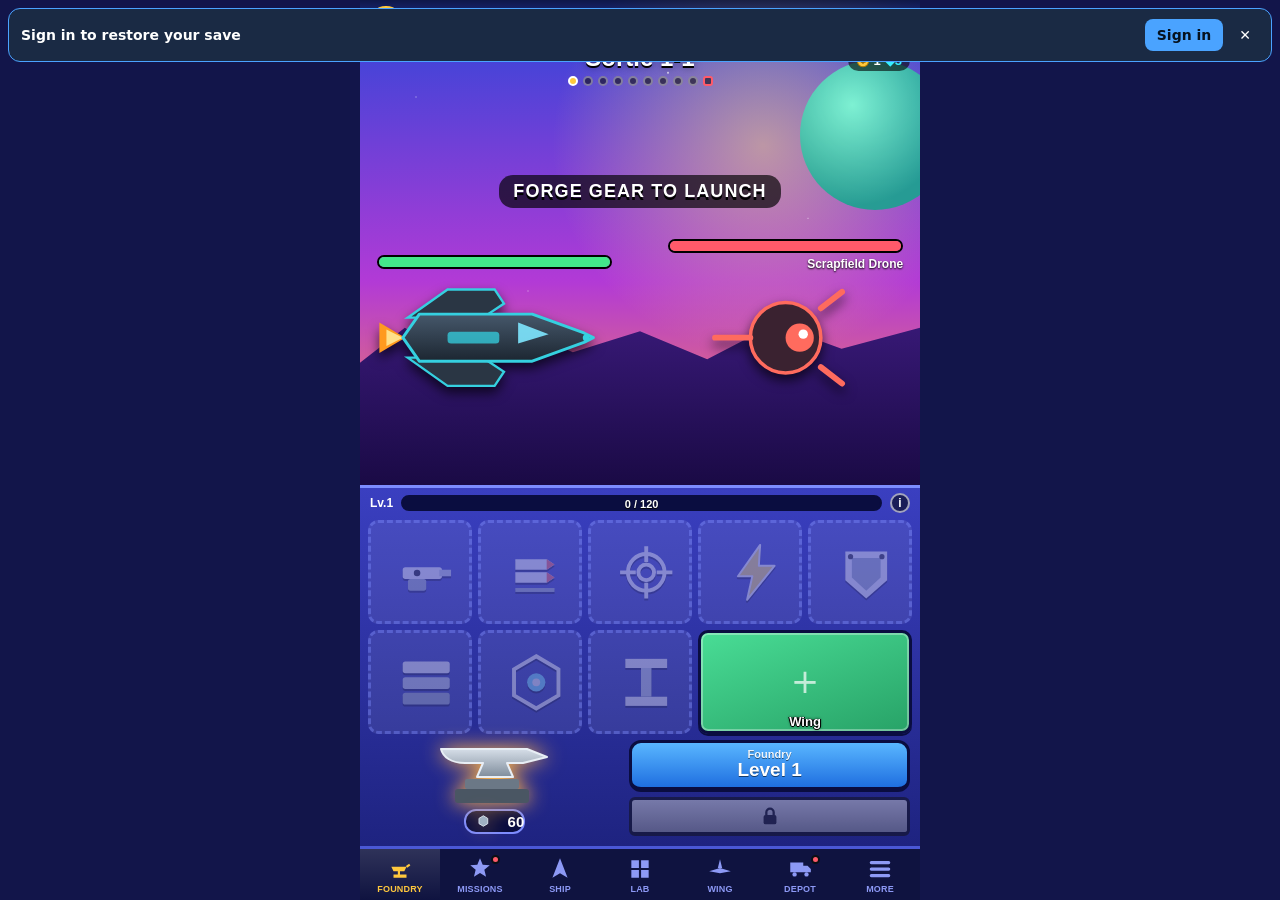
==== commit 83d9503b: "permanent server" ====
--- a/index.html
+++ b/index.html
@@ -45,7 +45,8 @@
 </div>
 <script src="core.js"></script>
 <script src="persist.js"></script>
+<script src="cloud.js"></script>
 <script src="game.js"></script>
-<script>if ('serviceWorker' in navigator) navigator.serviceWorker.register('sw.js').catch(function () {}); var had = !!navigator.serviceWorker.controller; navigator.serviceWorker.addEventListener('controllerchange', function () { if (had) location.reload(); });</script>
+<script>if ('serviceWorker' in navigator) navigator.serviceWorker.register('sw.js', { updateViaCache: 'none' }).then(function (reg) { var chk = function () { try { reg.update(); } catch (e) {} }; document.addEventListener('visibilitychange', function () { if (!document.hidden) chk(); }); setInterval(chk, 300000); }).catch(function () {}); var had = !!navigator.serviceWorker.controller; navigator.serviceWorker.addEventListener('controllerchange', function () { if (had) location.reload(); });</script>
 </body>
 </html>
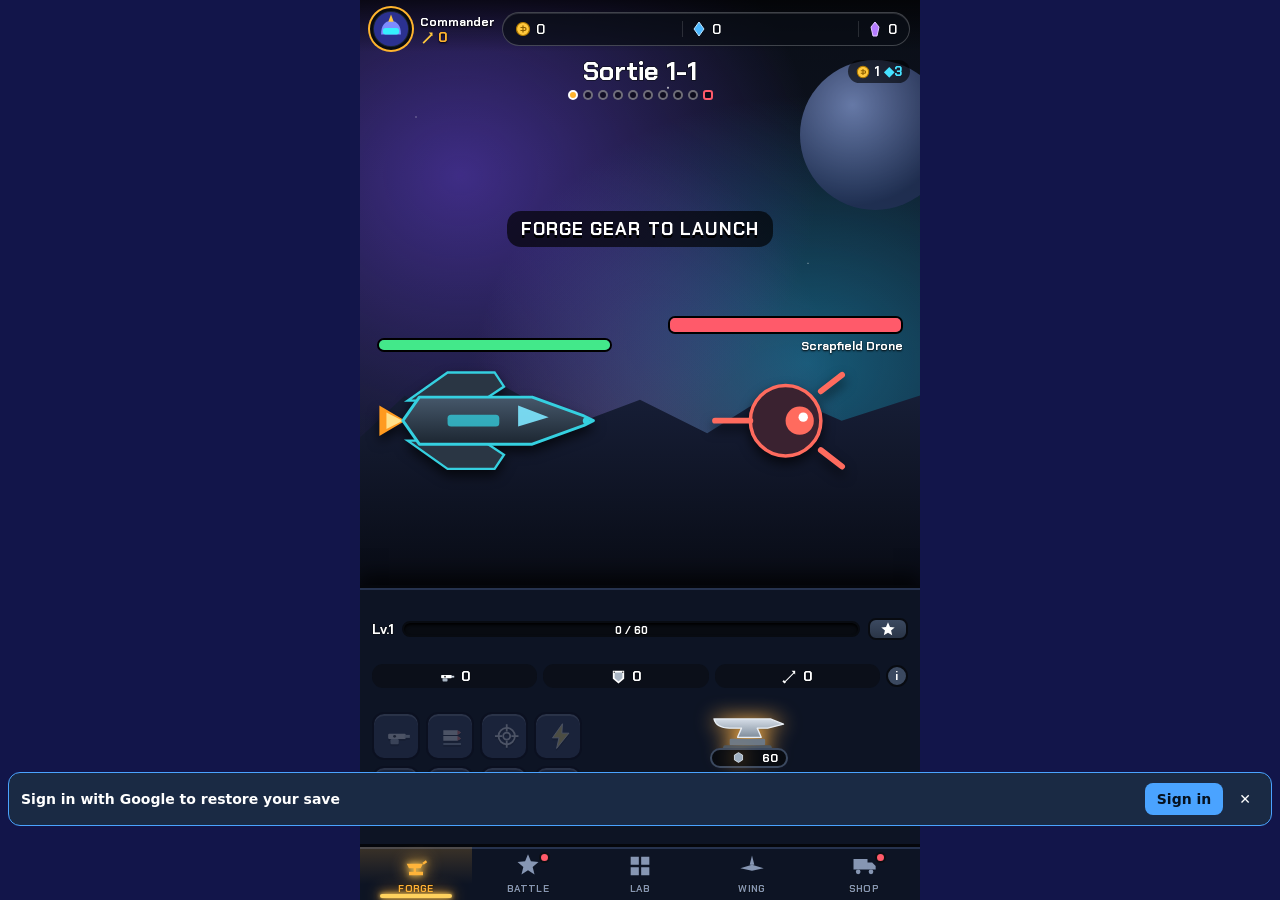
==== commit 0e643446: "fixes" ====
--- a/index.html
+++ b/index.html
@@ -8,13 +8,15 @@
 <title>Voidsmith</title>
 <link rel="manifest" href="manifest.json">
 <link rel="icon" href="icons/icon-192.png">
+<link rel="stylesheet" href="fonts.css">
 <link rel="stylesheet" href="styles.css">
+<link rel="stylesheet" href="theme.css">
 </head>
 <body>
 <div id="app">
   <header>
-    <div class="who"><div class="avatar"><svg viewBox="0 0 40 40" aria-hidden="true"><circle cx="20" cy="20" r="19" fill="#2b3190"/><path d="M9 26c0-10 4-15 11-15s11 5 11 15z" fill="#7d8cff"/><rect x="11" y="19" width="18" height="7" rx="3" fill="#35f0ff"/><path d="M20 4l3 8h-6z" fill="#ffc83d"/></svg></div>
-      <div class="wm"><div id="callsign" class="cs"></div><div class="pw"><svg viewBox="0 0 24 24" class="swd" aria-hidden="true"><path d="M4 20L18 6l2 2L6 22zM14 4h6v6l-2-2z" fill="#ffc83d"/></svg><span id="power">0</span></div></div></div>
+    <button class="who" data-act="profile" data-v="main" aria-label="Profile"><div class="avatar" id="avatar"></div>
+      <div class="wm"><div id="callsign" class="cs"></div><div class="pw"><svg viewBox="0 0 24 24" class="swd" aria-hidden="true"><path d="M4 20L18 6l2 2L6 22zM14 4h6v6l-2-2z" fill="#ffc83d"/></svg><span id="power">0</span></div></div></button>
     <div class="wallet">
       <div class="cur" data-coin="credits"><b id="credits">0</b></div>
       <div class="cur" data-coin="flux"><b id="flux">0</b></div>
@@ -24,22 +26,18 @@
   </header>
   <main>
     <section id="tab-foundry" class="tab on"></section>
-    <section id="tab-ship" class="tab"></section>
     <section id="tab-armory" class="tab"></section>
     <section id="tab-wing" class="tab"></section>
     <section id="tab-missions" class="tab"></section>
     <section id="tab-depot" class="tab"></section>
-    <section id="tab-more" class="tab"></section>
   </main>
   <div id="toast" class="toast" hidden></div>
   <nav>
-    <button data-tab="foundry" class="on"><i>⚒</i><span>Foundry</span><em class="dot" hidden></em></button>
-    <button data-tab="missions"><i>✸</i><span>Missions</span><em class="dot" hidden></em></button>
-    <button data-tab="ship"><i>▲</i><span>Ship</span><em class="dot" hidden></em></button>
-    <button data-tab="armory"><i>▦</i><span>Lab</span></button>
+    <button data-tab="foundry" class="on"><i>⚒</i><span>Forge</span><em class="dot" hidden></em></button>
+    <button data-tab="missions"><i>✸</i><span>Battle</span><em class="dot" hidden></em></button>
+    <button data-tab="armory"><i>▦</i><span>Lab</span><em class="dot" hidden></em></button>
     <button data-tab="wing"><i>✈</i><span>Wing</span></button>
-    <button data-tab="depot"><i>⛟</i><span>Depot</span><em class="dot" hidden></em></button>
-    <button data-tab="more"><i>≡</i><span>More</span></button>
+    <button data-tab="depot"><i>$</i><span>Shop</span><em class="dot" hidden></em></button>
   </nav>
   <div id="modal" class="modal" hidden><div class="mbox" id="mbox"></div></div>
 </div>
--- a/fonts.css
+++ b/fonts.css
@@ -0,0 +1,3 @@
+@font-face{font-family:'Chakra Petch';font-weight:500;font-style:normal;font-display:swap;src:url(fonts/chakra-500.woff2) format('woff2')}
+@font-face{font-family:'Chakra Petch';font-weight:600;font-style:normal;font-display:swap;src:url(fonts/chakra-600.woff2) format('woff2')}
+@font-face{font-family:'Chakra Petch';font-weight:700;font-style:normal;font-display:swap;src:url(fonts/chakra-700.woff2) format('woff2')}
--- a/styles.css
+++ b/styles.css
@@ -2,40 +2,40 @@
 :root{--bg:#06080b;--panel:#0d1218;--panel2:#121a22;--line:#1c2733;--fg:#dde5ee;--mute:#7b8a9a;--amber:#ff9a1f;--amber2:#b86a0c;--cyan:#35d0e0;--good:#5fdc8b;--bad:#ff6b5e;
   --sat:env(safe-area-inset-top,0px);--sab:env(safe-area-inset-bottom,0px)}
 *{box-sizing:border-box;-webkit-tap-highlight-color:transparent}
-html,body{margin:0;height:100%;background:var(--bg);color:var(--fg);font:15px/1.4 'Bahnschrift','Segoe UI',system-ui,sans-serif;overscroll-behavior:none}
+html,body{margin:0;height:100%;background:var(--bg);color:var(--fg);font:15px/1.4 'Chakra Petch','Segoe UI',system-ui,sans-serif;overscroll-behavior:none}
 #app{max-width:560px;margin:0 auto;height:100%;display:flex;flex-direction:column;position:relative}
 .dim{color:var(--mute)}.tiny{font-size:11px;letter-spacing:.08em}
 header{display:flex;justify-content:space-between;align-items:flex-end;padding:calc(var(--sat) + 10px) 16px 6px}
-.game{font:700 20px/1 'Bahnschrift','Arial Narrow',sans-serif;letter-spacing:.22em;color:var(--amber)}
+.game{font:700 20px/1 'Chakra Petch','Arial Narrow',sans-serif;letter-spacing:.22em;color:var(--amber)}
 #callsign{font-size:12px;margin-top:3px}
-.hr{text-align:right}#power{font:700 24px/1 'Bahnschrift',sans-serif;color:var(--cyan)}
+.hr{text-align:right}#power{font:700 24px/1 'Chakra Petch',sans-serif;color:var(--cyan)}
 .wallet{display:grid;grid-template-columns:1.2fr 1.4fr .9fr .9fr;gap:6px;padding:6px 12px 4px}.xp{display:flex;align-items:center;gap:10px;padding:2px 16px 8px}.xp .bar{flex:1;height:6px}.xp span{white-space:nowrap}
 .cur{background:var(--panel);border:1px solid var(--line);border-radius:6px;padding:7px 10px;display:flex;flex-wrap:wrap;align-items:baseline;gap:2px 8px}
-.cn{font-size:11px;letter-spacing:.14em;color:var(--mute);width:100%}.cur b{font:700 17px/1.1 'Bahnschrift',sans-serif}
+.cn{font-size:11px;letter-spacing:.14em;color:var(--mute);width:100%}.cur b{font:700 17px/1.1 'Chakra Petch',sans-serif}
 main{flex:1;overflow:hidden;position:relative}
 .tab{display:none;height:100%;overflow-y:auto;padding:6px 16px 20px;-webkit-overflow-scrolling:touch}.tab.on{display:block}
 nav{display:grid;grid-template-columns:repeat(7,1fr);background:var(--panel);border-top:1px solid var(--line);padding-bottom:var(--sab)}
-nav button{background:none;border:0;color:var(--mute);padding:9px 0 8px;font:600 9px "Bahnschrift",sans-serif;letter-spacing:.02em;text-transform:uppercase;display:flex;flex-direction:column;align-items:center;gap:2px;cursor:pointer}
+nav button{background:none;border:0;color:var(--mute);padding:9px 0 8px;font:600 9px 'Chakra Petch',sans-serif;letter-spacing:.02em;text-transform:uppercase;display:flex;flex-direction:column;align-items:center;gap:2px;cursor:pointer}
 nav button i{font-style:normal;font-size:18px}nav button.on{color:var(--amber)}
-h2{font:700 13px 'Bahnschrift',sans-serif;letter-spacing:.18em;text-transform:uppercase;color:var(--mute);margin:18px 0 8px}
+h2{font:700 13px 'Chakra Petch',sans-serif;letter-spacing:.18em;text-transform:uppercase;color:var(--mute);margin:18px 0 8px}
 .panel{background:var(--panel);border:1px solid var(--line);border-radius:8px;padding:12px}
 .row{display:flex;gap:8px}.row>*{flex:1}
-button.btn{font:700 14px 'Bahnschrift',sans-serif;letter-spacing:.08em;text-transform:uppercase;background:var(--panel2);color:var(--fg);border:1px solid var(--line);border-radius:6px;padding:11px 10px;cursor:pointer}
+button.btn{font:700 14px 'Chakra Petch',sans-serif;letter-spacing:.08em;text-transform:uppercase;background:var(--panel2);color:var(--fg);border:1px solid var(--line);border-radius:6px;padding:11px 10px;cursor:pointer}
 button.btn:disabled{opacity:.4;cursor:default}button.btn.pri{background:var(--amber);color:#160d00;border-color:var(--amber)}button.btn.bad{color:var(--bad)}
 button.btn:focus-visible,nav button:focus-visible{outline:2px solid var(--cyan);outline-offset:2px}
 /* forge */
 .forgewrap{display:flex;flex-direction:column;align-items:center;gap:10px;padding:8px 0 4px}
-.forge{width:172px;height:172px;border:0;background:none;position:relative;cursor:pointer;color:#160d00;font:800 22px 'Bahnschrift',sans-serif;letter-spacing:.14em;touch-action:manipulation}
+.forge{width:172px;height:172px;border:0;background:none;position:relative;cursor:pointer;color:#160d00;font:800 22px 'Chakra Petch',sans-serif;letter-spacing:.14em;touch-action:manipulation}
 .forge::before{content:"";position:absolute;inset:0;background:linear-gradient(160deg,#ffb54d,var(--amber) 55%,var(--amber2));clip-path:polygon(25% 3%,75% 3%,100% 50%,75% 97%,25% 97%,0 50%);transition:transform .08s,filter .2s}
-.forge span,.forge small{position:relative;display:block}.forge small{font:600 12px 'Bahnschrift',sans-serif;letter-spacing:.06em;margin-top:2px}
+.forge span,.forge small{position:relative;display:block}.forge small{font:600 12px 'Chakra Petch',sans-serif;letter-spacing:.06em;margin-top:2px}
 .forge.hit::before{transform:scale(.93);filter:brightness(1.35)}.forge:disabled{filter:grayscale(.8) brightness(.55);cursor:default}
 .forge:focus-visible{outline:2px solid var(--cyan);outline-offset:4px}
 .glow{box-shadow:0 0 0 1px var(--tc,var(--line)) inset}
 /* item card */
 .item{background:var(--panel2);border:1px solid var(--tc,var(--line));border-left:4px solid var(--tc,var(--line));border-radius:8px;padding:10px 12px;display:flex;gap:12px;align-items:center}
 .item .gl{font-size:28px;width:38px;text-align:center;color:var(--tc)}
-.item .nm{font:700 16px 'Bahnschrift',sans-serif;color:var(--tc)}.item .sb{font-size:13px;color:var(--mute)}
-.item .stat{margin-left:auto;text-align:right;font:700 18px 'Bahnschrift',sans-serif}
+.item .nm{font:700 16px 'Chakra Petch',sans-serif;color:var(--tc)}.item .sb{font-size:13px;color:var(--mute)}
+.item .stat{margin-left:auto;text-align:right;font:700 18px 'Chakra Petch',sans-serif}
 .up{color:var(--good);font-size:12px}.dn{color:var(--bad);font-size:12px}
 .empty{border:1px dashed var(--line);border-left:4px dashed var(--line)}
 .bar{height:8px;background:#0a0f14;border-radius:4px;overflow:hidden;border:1px solid var(--line)}.bar i{display:block;height:100%;background:var(--amber);width:0}
@@ -45,13 +45,13 @@
 .kv{display:grid;grid-template-columns:1fr auto;gap:7px 12px}.kv span:nth-child(odd){color:var(--mute)}.kv span:nth-child(even){text-align:right;font-weight:600}
 .slotrow{display:grid;grid-template-columns:34px 1fr auto;gap:10px;align-items:center;padding:9px 10px;margin-bottom:6px}
 .stat3{display:grid;grid-template-columns:repeat(3,1fr);gap:8px;margin-bottom:8px}
-.stat3 div{background:var(--panel);border:1px solid var(--line);border-radius:6px;padding:8px;text-align:center}.stat3 b{display:block;font:700 20px 'Bahnschrift',sans-serif}
+.stat3 div{background:var(--panel);border:1px solid var(--line);border-radius:6px;padding:8px;text-align:center}.stat3 b{display:block;font:700 20px 'Chakra Petch',sans-serif}
 .ship{display:block;margin:4px auto 8px;width:100%;max-width:300px;height:auto}
 .toast{position:absolute;left:16px;right:16px;bottom:calc(64px + var(--sab));background:#18222c;border:1px solid var(--amber2);border-radius:8px;padding:10px 12px;font-size:14px;z-index:5;box-shadow:0 6px 20px #000a}
 .modal{position:absolute;inset:0;background:#000b;display:flex;align-items:center;justify-content:center;padding:20px;z-index:9}
 .mbox{background:var(--panel);border:1px solid var(--amber2);border-radius:10px;padding:18px;max-width:420px;width:100%}
-.mbox h3{margin:0 0 8px;font:700 18px 'Bahnschrift',sans-serif;letter-spacing:.08em;color:var(--amber);text-transform:uppercase}
-input[type=text],textarea{width:100%;background:#0a0f14;color:var(--fg);border:1px solid var(--line);border-radius:6px;padding:10px;font:14px 'Bahnschrift',system-ui,sans-serif}
+.mbox h3{margin:0 0 8px;font:700 18px 'Chakra Petch',sans-serif;letter-spacing:.08em;color:var(--amber);text-transform:uppercase}
+input[type=text],textarea{width:100%;background:#0a0f14;color:var(--fg);border:1px solid var(--line);border-radius:6px;padding:10px;font:14px 'Chakra Petch',system-ui,sans-serif}
 textarea{height:90px;font-family:ui-monospace,Consolas,monospace;font-size:12px}
 .tog{display:flex;justify-content:space-between;align-items:center;gap:12px;padding:10px 0;border-bottom:1px solid var(--line)}.tog:last-child{border:0}
 .tog small{display:block;color:var(--mute)}
@@ -61,7 +61,7 @@
 .sw input:checked+i{background:var(--amber2)}.sw input:checked+i::after{left:23px;background:#fff}.sw input:disabled+i{opacity:.4}
 @media (prefers-reduced-motion:reduce){*{transition:none!important}}
 
-.chip{display:inline-block;font:700 10px 'Bahnschrift',sans-serif;letter-spacing:.12em;padding:1px 6px;border-radius:3px;background:var(--cyan);color:#001418;margin-left:6px;vertical-align:middle}
+.chip{display:inline-block;font:700 10px 'Chakra Petch',sans-serif;letter-spacing:.12em;padding:1px 6px;border-radius:3px;background:var(--cyan);color:#001418;margin-left:6px;vertical-align:middle}
 button.item{width:100%;text-align:left;color:inherit;font:inherit;cursor:pointer}
 .row3{display:grid;grid-template-columns:1.2fr 1fr 1fr;gap:8px;margin-top:8px}
 .tierbox{margin-bottom:6px}.tierbox summary{cursor:pointer;display:grid;grid-template-columns:90px 1fr 44px;gap:8px;align-items:center;padding:6px 0;list-style:none;font-size:13px}
@@ -72,61 +72,61 @@
 
 .arena{position:relative;overflow:hidden}
 .secline{display:flex;justify-content:space-between;align-items:baseline;gap:8px}
-.secline b{font:700 16px 'Bahnschrift',sans-serif;letter-spacing:.06em;text-transform:uppercase}
+.secline b{font:700 16px 'Chakra Petch',sans-serif;letter-spacing:.06em;text-transform:uppercase}
 .stagebar{display:grid;grid-template-columns:44px 1fr 44px 44px;gap:8px;align-items:center;margin:8px 0 10px}
-.stagebar .btn{padding:8px 0}.stagebar .sl{text-align:center;font:700 22px 'Bahnschrift',sans-serif}
+.stagebar .btn{padding:8px 0}.stagebar .sl{text-align:center;font:700 22px 'Chakra Petch',sans-serif}
 .duel{display:grid;grid-template-columns:1fr 28px 1fr;gap:6px;align-items:center}
-.vs{text-align:center;color:var(--mute);font:700 12px 'Bahnschrift',sans-serif;letter-spacing:.1em}
-.side .who{font:700 14px 'Bahnschrift',sans-serif;margin-bottom:4px;overflow-wrap:anywhere}
+.vs{text-align:center;color:var(--mute);font:700 12px 'Chakra Petch',sans-serif;letter-spacing:.1em}
+.side .who{font:700 14px 'Chakra Petch',sans-serif;margin-bottom:4px;overflow-wrap:anywhere}
 .hp{height:12px;background:#0a0f14;border:1px solid var(--line);border-radius:3px;overflow:hidden}
 .hp i{display:block;height:100%;width:100%;background:var(--good);transition:width .25s}
 .hp.e i{background:var(--bad)}
 .hpn{font-size:12px;color:var(--mute);margin-top:3px}
-.foe{display:inline-block;font:700 10px 'Bahnschrift',sans-serif;letter-spacing:.1em;padding:1px 6px;border-radius:3px;border:1px solid var(--line);color:var(--mute);margin-bottom:4px}
+.foe{display:inline-block;font:700 10px 'Chakra Petch',sans-serif;letter-spacing:.1em;padding:1px 6px;border-radius:3px;border:1px solid var(--line);color:var(--mute);margin-bottom:4px}
 .foe.boss{border-color:var(--amber);color:var(--amber)}
 .fx{position:relative;height:46px}
-.fnum{position:absolute;top:8px;font:800 20px 'Bahnschrift',sans-serif;animation:rise .9s ease-out forwards;pointer-events:none}
+.fnum{position:absolute;top:8px;font:800 20px 'Chakra Petch',sans-serif;animation:rise .9s ease-out forwards;pointer-events:none}
 .fnum.p{left:calc(25% - 10px);color:var(--bad)}.fnum.e{left:calc(75% - 10px);color:var(--amber)}
 .fnum.crit{font-size:26px}.fnum.big{color:var(--cyan);font-size:26px}
 @keyframes rise{from{opacity:1;transform:translateY(10px)}to{opacity:0;transform:translateY(-14px)}}
 .flog{font-size:13px;color:var(--mute);min-height:58px;line-height:1.35}
 .flog b{color:var(--fg)}
-.banner{font:700 15px 'Bahnschrift',sans-serif;letter-spacing:.06em;text-transform:uppercase;text-align:center;padding:6px;border-radius:4px;margin-top:6px}
+.banner{font:700 15px 'Chakra Petch',sans-serif;letter-spacing:.06em;text-transform:uppercase;text-align:center;padding:6px;border-radius:4px;margin-top:6px}
 .banner.win{background:#12301f;color:var(--good)}.banner.loss{background:#341613;color:var(--bad)}
-.verdict{font:700 13px 'Bahnschrift',sans-serif;letter-spacing:.08em;text-transform:uppercase}
+.verdict{font:700 13px 'Chakra Petch',sans-serif;letter-spacing:.08em;text-transform:uppercase}
 .secrow{display:grid;grid-template-columns:130px 1fr 40px;gap:8px;align-items:center;font-size:13px;padding:4px 0}
 .secrow.cur .n{color:var(--amber)}.secrow .bar{height:6px}
 @media (prefers-reduced-motion:reduce){.fnum{animation:none;opacity:0}}
 
 .subs{font-size:12px;color:var(--cyan);margin-top:2px;overflow-wrap:anywhere}
 .fnum.heal{color:var(--good)}.fnum.shield{color:var(--cyan)}.fnum.dodge{color:var(--mute);font-size:15px}
-.rk{font:700 11px 'Bahnschrift',sans-serif;letter-spacing:.1em;text-transform:uppercase}
+.rk{font:700 11px 'Chakra Petch',sans-serif;letter-spacing:.1em;text-transform:uppercase}
 .wcard{display:grid;grid-template-columns:38px 1fr auto;gap:10px;align-items:center;background:var(--panel2);border:1px solid var(--line);border-left:4px solid var(--tc,var(--line));border-radius:8px;padding:10px 12px;margin-bottom:6px}
-.wcard .gl{font-size:26px;text-align:center;color:var(--tc)}.wcard .nm{font:700 16px 'Bahnschrift',sans-serif}
+.wcard .gl{font-size:26px;text-align:center;color:var(--tc)}.wcard .nm{font:700 16px 'Chakra Petch',sans-serif}
 .chips{display:flex;flex-wrap:wrap;gap:6px;margin:6px 0}.chipx{font-size:12px;border:1px solid var(--line);border-radius:4px;padding:2px 7px;color:var(--tc,var(--mute))}
 .fgrid{display:grid;grid-template-columns:1fr 1fr;gap:4px 10px}.fgrid label{display:flex;gap:8px;align-items:center;font-size:13px;padding:4px 0}
-select{background:#0a0f14;color:var(--fg);border:1px solid var(--line);border-radius:6px;padding:8px;font:14px 'Bahnschrift',sans-serif}
-
-.battle{text-align:center;margin:4px 0 8px}.battle .sl{font:700 22px 'Bahnschrift',sans-serif}
+select{background:#0a0f14;color:var(--fg);border:1px solid var(--line);border-radius:6px;padding:8px;font:14px 'Chakra Petch',sans-serif}
+
+.battle{text-align:center;margin:4px 0 8px}.battle .sl{font:700 22px 'Chakra Petch',sans-serif}
 .gear8{display:grid;grid-template-columns:repeat(4,1fr);gap:6px;margin:8px 0 12px}
 .tile{display:flex;flex-direction:column;align-items:center;gap:1px;padding:8px 2px;background:var(--panel);border:1px solid var(--tc,var(--line));border-radius:6px;color:var(--fg);font:inherit;min-width:0}
 .tile .g{font-size:20px;color:var(--tc,var(--mute))}.tile .t{font-size:11px;color:var(--tc,var(--mute));font-weight:700}.tile .l{font-size:11px;color:var(--mute)}.tile.empty{border-style:dashed;opacity:.6}
 
 nav button{position:relative}.dot{position:absolute;top:6px;right:calc(50% - 20px);width:9px;height:9px;border-radius:50%;background:var(--bad);border:2px solid #0b0f14;font-style:normal}.dot[hidden]{display:none}
 .adbox{text-align:center}.adbox .adscreen{margin:12px 0;padding:28px 10px;border:1px dashed var(--line);border-radius:8px;background:repeating-linear-gradient(45deg,#0d131a,#0d131a 10px,#10171f 10px,#10171f 20px);color:var(--mute)}
-.adbox .adscreen b{display:block;font:700 28px 'Bahnschrift',sans-serif;color:var(--fg)}
+.adbox .adscreen b{display:block;font:700 28px 'Chakra Petch',sans-serif;color:var(--fg)}
 .tag{display:inline-block;font-size:11px;font-weight:700;letter-spacing:.08em;color:#0b0f14;background:var(--amber);padding:2px 6px;border-radius:4px;margin-left:6px}
 
 /* ---- v17 visual pass ---- */
 header{align-items:center;padding:calc(var(--sat) + 8px) 12px 4px;gap:10px}
 .who{display:flex;align-items:center;gap:10px;min-width:0;flex:1}
 .avatar{width:40px;height:40px;border-radius:50%;border:2px solid var(--amber);flex:none;overflow:hidden}.avatar svg{display:block;width:100%;height:100%}
-.wm{min-width:0;flex:1}.cs{font:700 15px/1.1 'Bahnschrift',sans-serif}
+.wm{min-width:0;flex:1}.cs{font:700 15px/1.1 'Chakra Petch',sans-serif}
 .xp{padding:2px 0 0;gap:8px}.xp .bar{height:5px}.xp span{font-size:10px}
-.hr{display:flex;align-items:center;gap:5px}.swd{width:20px;height:20px}#power{font:800 22px/1 'Bahnschrift',sans-serif;color:var(--amber)}
+.hr{display:flex;align-items:center;gap:5px}.swd{width:20px;height:20px}#power{font:800 22px/1 'Chakra Petch',sans-serif;color:var(--amber)}
 .wallet{display:grid;grid-template-columns:repeat(4,1fr);gap:6px;padding:4px 12px 6px}
 .cur{display:flex;align-items:center;gap:6px;flex-wrap:nowrap;border-radius:14px;padding:4px 9px;background:#0b1117}
-.cur b{font:700 14px/1 'Bahnschrift',sans-serif;overflow:hidden;text-overflow:ellipsis}.coin{width:16px;height:16px;flex:none}
+.cur b{font:700 14px/1 'Chakra Petch',sans-serif;overflow:hidden;text-overflow:ellipsis}.coin{width:16px;height:16px;flex:none}
 nav{background:#0b1117}nav button{font-size:9px;padding:7px 0 6px}nav button i svg{width:26px;height:26px;display:block}
 #tab-foundry{padding:0}
 .scene{position:relative;height:min(36vh,320px);min-height:230px;overflow:hidden;--hue:0deg;border-bottom:2px solid #000}
@@ -135,48 +135,48 @@
 .planet{position:absolute;right:-30px;top:40px;width:150px;height:150px;border-radius:50%;background:radial-gradient(circle at 35% 30%,#c47a52,#5a2a24 70%);filter:hue-rotate(var(--hue));opacity:.85}
 .gnd{position:absolute;left:0;right:0;bottom:0;height:34%;background:linear-gradient(#241626,#0c0710);clip-path:polygon(0 30%,8% 10%,16% 26%,26% 6%,38% 24%,50% 12%,62% 28%,74% 8%,86% 22%,100% 10%,100% 100%,0 100%);filter:hue-rotate(var(--hue))}
 .stagetop{position:absolute;top:10px;left:0;right:0;text-align:center;z-index:3}
-.stagetop .sl{font:800 26px/1 'Bahnschrift',sans-serif;text-shadow:0 2px 0 #000,0 0 8px #000a}
+.stagetop .sl{font:800 26px/1 'Chakra Petch',sans-serif;text-shadow:0 2px 0 #000,0 0 8px #000a}
 .pips{display:flex;justify-content:center;gap:5px;margin-top:6px}.pips i{width:10px;height:10px;border-radius:50%;background:#0008;border:2px solid #fff6}.pips i.d{background:var(--good);border-color:var(--good)}.pips i.c{background:var(--amber);border-color:#fff}.pips i.b{border-radius:3px;border-color:var(--bad)}
-.rw{position:absolute;top:12px;right:10px;z-index:3;display:flex;align-items:center;gap:4px;font:700 13px 'Bahnschrift',sans-serif;background:#0009;border-radius:12px;padding:3px 8px}.rw .coin{width:14px;height:14px}.rc{color:var(--cyan)}
+.rw{position:absolute;top:12px;right:10px;z-index:3;display:flex;align-items:center;gap:4px;font:700 13px 'Chakra Petch',sans-serif;background:#0009;border-radius:12px;padding:3px 8px}.rw .coin{width:14px;height:14px}.rc{color:var(--cyan)}
 .unit{position:absolute;bottom:14%;width:42%;z-index:2}.unit .sh{display:block;width:100%;height:auto;filter:drop-shadow(0 6px 6px #000a)}
 .unit.pl{left:3%}.unit.en{right:3%}.unit.en .sh{transform:scaleX(-1)}.unit.en .sh.boss{transform:scaleX(-1) scale(1.18)}.unit.en #eart{margin-top:0}
 .unit.pl .sh{animation:bob 2.4s ease-in-out infinite}.unit.en .sh{animation:bobe 2.9s ease-in-out infinite}
 @keyframes bob{50%{transform:translateY(-5px)}}@keyframes bobe{50%{transform:scaleX(-1) translateY(-4px)}}
 .flame{animation:fl .15s steps(2) infinite}@keyframes fl{50%{opacity:.5}}
 .unit .hp{position:relative;height:14px;border-radius:7px;border:2px solid #000;background:#000a;overflow:hidden;margin-bottom:4px}.unit .hp i{border-radius:0}
-.unit .hp span{position:absolute;inset:0;text-align:center;font:700 10px/10px 'Bahnschrift',sans-serif;color:#fff;text-shadow:0 1px 1px #000}
-.ename{font:700 12px 'Bahnschrift',sans-serif;text-align:right;text-shadow:0 1px 2px #000;margin-bottom:2px}
+.unit .hp span{position:absolute;inset:0;text-align:center;font:700 10px/10px 'Chakra Petch',sans-serif;color:#fff;text-shadow:0 1px 1px #000}
+.ename{font:700 12px 'Chakra Petch',sans-serif;text-align:right;text-shadow:0 1px 2px #000;margin-bottom:2px}
 .unit.hit .sh{animation:shake .22s}@keyframes shake{25%{transform:translateX(-6px)}75%{transform:translateX(6px)}}
 .unit.en.hit .sh{animation:shakee .22s}@keyframes shakee{25%{transform:scaleX(-1) translateX(-6px)}75%{transform:scaleX(-1) translateX(6px)}}
 .unit.dead{opacity:.15;filter:grayscale(1);transition:opacity .8s}
 .fx{position:absolute;inset:0;z-index:4;pointer-events:none}
-.fnum{top:42%;font:800 22px 'Bahnschrift',sans-serif;text-shadow:0 2px 0 #000}
+.fnum{top:42%;font:800 22px 'Chakra Petch',sans-serif;text-shadow:0 2px 0 #000}
 .fnum.p{left:18%}.fnum.e{left:auto;right:18%}
 .beam{position:absolute;top:56%;height:5px;border-radius:3px;background:linear-gradient(90deg,#fff,#ffb347);box-shadow:0 0 10px #ffb347;animation:zap .25s ease-out forwards}
 .beam.p{left:34%;width:34%;transform-origin:left}.beam.e{left:34%;width:34%;transform-origin:right;background:linear-gradient(90deg,#ff6b5e,#fff);box-shadow:0 0 10px #ff6b5e}
 .beam.c{background:linear-gradient(90deg,#fff,#7ee7ff);box-shadow:0 0 10px #7ee7ff;top:48%;height:3px}.beam.big{height:10px;top:54%}
 @keyframes zap{from{opacity:1;transform:scaleX(.1)}60%{opacity:1;transform:scaleX(1)}to{opacity:0;transform:scaleX(1)}}
 #banner{position:absolute;left:0;right:0;top:36%;z-index:5;text-align:center}
-.banner{display:inline-block;margin:0;font:900 30px 'Bahnschrift',sans-serif;letter-spacing:.12em;text-shadow:0 3px 0 #000;background:none;padding:0}.banner small{display:block;font:700 14px 'Bahnschrift',sans-serif;letter-spacing:.04em}
+.banner{display:inline-block;margin:0;font:900 30px 'Chakra Petch',sans-serif;letter-spacing:.12em;text-shadow:0 3px 0 #000;background:none;padding:0}.banner small{display:block;font:700 14px 'Chakra Petch',sans-serif;letter-spacing:.04em}
 .banner.win{color:#ffd54a}.banner.loss{color:var(--bad)}.banner.idle{font-size:18px;color:#fff;background:#000a;padding:6px 14px;border-radius:14px;letter-spacing:.06em}
 .gear5{display:grid;grid-template-columns:repeat(5,1fr);gap:7px;padding:10px 10px 6px}
 .tile{position:relative;aspect-ratio:1;padding:0;border:2px solid var(--tc,#26323f);border-radius:8px;background:linear-gradient(160deg,color-mix(in srgb,var(--tc,#26323f) 70%,#000),color-mix(in srgb,var(--tc,#26323f) 28%,#000));box-shadow:inset 0 0 0 2px #0004;color:#fff;display:block}
 .tile .ico{position:absolute;inset:12% 12% 28%;width:76%;height:60%}
-.tile .lv{position:absolute;left:0;right:0;bottom:3px;text-align:center;font:800 13px/1 'Bahnschrift',sans-serif;text-shadow:0 1px 0 #000,0 0 3px #000,1px 0 0 #000,-1px 0 0 #000}
+.tile .lv{position:absolute;left:0;right:0;bottom:3px;text-align:center;font:800 13px/1 'Chakra Petch',sans-serif;text-shadow:0 1px 0 #000,0 0 3px #000,1px 0 0 #000,-1px 0 0 #000}
 .tile.empty{background:#0b1117;border:2px dashed #1f2b37;opacity:1;box-shadow:none}.tile.empty .ico{opacity:.18;inset:18%;height:64%}
 .tile.wingtile{grid-column:span 2;aspect-ratio:auto;--tc:#3fbf7a;display:flex;align-items:center;justify-content:center;gap:10px;font-size:26px}
 .wingtile .plus{font-size:34px;opacity:.7}.tile.big{width:64px;flex:none}
 .pend{display:flex;align-items:center;gap:10px;margin:2px 10px 6px;padding:8px;background:#0d151d;border:2px solid var(--tc);border-radius:10px}
-.pinfo{flex:1;min-width:0}.pn{font:700 13px 'Bahnschrift',sans-serif;color:var(--tc);overflow:hidden;text-overflow:ellipsis;white-space:nowrap}.pst{font:800 18px 'Bahnschrift',sans-serif}.pd{font-size:13px;font-weight:700}
+.pinfo{flex:1;min-width:0}.pn{font:700 13px 'Chakra Petch',sans-serif;color:var(--tc);overflow:hidden;text-overflow:ellipsis;white-space:nowrap}.pst{font:800 18px 'Chakra Petch',sans-serif}.pd{font-size:13px;font-weight:700}
 .pbtn{display:flex;flex-direction:column;gap:5px;width:112px}.btn.sm{padding:7px 6px;font-size:13px}.pbtn .row{gap:5px}
 .forgerow{display:flex;align-items:flex-end;gap:12px;padding:8px 12px 14px}
 .anvil{flex:1;background:none;border:0;padding:0;color:#fff;cursor:pointer;touch-action:manipulation;position:relative}.anvil svg{width:100%;max-width:170px;display:block;margin:0 auto;transition:transform .08s}
 .anvil.hit svg{transform:scale(.93)}.anvil:disabled{filter:grayscale(.9) brightness(.6)}
-.anvil .ac{display:flex;align-items:center;justify-content:center;gap:6px;margin:2px auto 0;width:max-content;background:#0b1117;border:1px solid var(--line);border-radius:12px;padding:3px 12px;font:800 17px 'Bahnschrift',sans-serif}
+.anvil .ac{display:flex;align-items:center;justify-content:center;gap:6px;margin:2px auto 0;width:max-content;background:#0b1117;border:1px solid var(--line);border-radius:12px;padding:3px 12px;font:800 17px 'Chakra Petch',sans-serif}
 .fcol{width:44%;display:flex;flex-direction:column;gap:6px;align-items:stretch;position:relative}
-.ftime{text-align:center;font:700 13px 'Bahnschrift',sans-serif;color:var(--amber);min-height:15px}
+.ftime{text-align:center;font:700 13px 'Chakra Petch',sans-serif;color:var(--amber);min-height:15px}
 .fbtn{position:relative;background:linear-gradient(#3aa0ff,#1c63c9);border:2px solid #0a2a5c;border-bottom-width:5px;border-radius:12px;color:#fff;padding:8px 6px;font:inherit;cursor:pointer;text-shadow:0 1px 0 #0008}
-.fbtn small{display:block;font:700 12px 'Bahnschrift',sans-serif;opacity:.9}.fbtn b{font:800 22px/1.1 'Bahnschrift',sans-serif}
+.fbtn small{display:block;font:700 12px 'Chakra Petch',sans-serif;opacity:.9}.fbtn b{font:800 22px/1.1 'Chakra Petch',sans-serif}
 .fbtn .dot{top:-6px;right:-6px;left:auto}
 .forge.hit::before{}
 .fx{height:auto}
@@ -188,12 +188,12 @@
 header{position:relative;z-index:6;padding:calc(var(--sat) + 6px) 8px 4px;gap:6px;background:#0f1340}
 .onfoundry header{position:absolute;top:0;left:0;right:0;background:linear-gradient(#000a,transparent)}
 .avatar{width:36px;height:36px;border:2px solid var(--amber);background:#2b3190}
-.wm{flex:none}.cs{font:800 13px/1.1 'Bahnschrift',sans-serif;text-shadow:0 1px 2px #000}
-.pw{display:flex;align-items:center;gap:3px}.swd{width:15px;height:15px}#power{font:800 15px/1 'Bahnschrift',sans-serif;color:var(--amber);text-shadow:0 1px 2px #000}
+.wm{flex:none}.cs{font:800 13px/1.1 'Chakra Petch',sans-serif;text-shadow:0 1px 2px #000}
+.pw{display:flex;align-items:center;gap:3px}.swd{width:15px;height:15px}#power{font:800 15px/1 'Chakra Petch',sans-serif;color:var(--amber);text-shadow:0 1px 2px #000}
 .who{flex:1}
 .wallet{display:flex;gap:5px;padding:0}
 .cur{background:#000a;border:1px solid #fff3;border-radius:12px;padding:3px 8px;gap:4px}
-.cur b{font:800 12px/1 'Bahnschrift',sans-serif}.coin{width:14px;height:14px}
+.cur b{font:800 12px/1 'Chakra Petch',sans-serif}.coin{width:14px;height:14px}
 .cur[data-coin=credits]{min-width:70px}
 main{overflow:hidden}
 .tab{padding:10px 14px 14px}
@@ -207,7 +207,7 @@
 .stagetop{top:46px}.rw{top:50px}
 .stagetop .sl{font-size:24px}
 .unit{bottom:17%}
-.xpr{display:flex;align-items:center;gap:8px;padding:5px 10px 0;font:800 12px 'Bahnschrift',sans-serif}.xpr .bar{flex:1;height:10px;background:#0a0d40;border:2px solid #0a0d40;border-radius:6px}.xpr .bar i{background:linear-gradient(#5ad0ff,#1c8cff)}
+.xpr{display:flex;align-items:center;gap:8px;padding:5px 10px 0;font:800 12px 'Chakra Petch',sans-serif}.xpr .bar{flex:1;height:10px;background:#0a0d40;border:2px solid #0a0d40;border-radius:6px}.xpr .bar i{background:linear-gradient(#5ad0ff,#1c8cff)}
 .gear5{padding:7px 8px 4px;gap:6px}
 .tile{border:3px solid #0a0d40;border-radius:10px;background:linear-gradient(160deg,color-mix(in srgb,var(--tc,#7d8cff) 90%,#fff),color-mix(in srgb,var(--tc,#7d8cff) 75%,#000));box-shadow:inset 0 0 0 2px #fff5,0 2px 0 #0a0d40}
 .tile .ico{filter:drop-shadow(0 2px 0 #0007)}
@@ -236,14 +236,14 @@
 .pg{flex:1;min-height:0;display:flex;flex-direction:column;gap:8px;padding:8px 10px 6px}
 .pg .scroll{flex:1;min-height:0;overflow-y:auto}
 .pic{width:22px;height:22px;display:inline-block;vertical-align:middle;flex:none}
-.info{width:22px;height:22px;border-radius:50%;border:2px solid #fff9;background:#0008;color:#fff;font:800 12px/1 'Bahnschrift',sans-serif;padding:0;flex:none;cursor:pointer}
+.info{width:22px;height:22px;border-radius:50%;border:2px solid #fff9;background:#0008;color:#fff;font:800 12px/1 'Chakra Petch',sans-serif;padding:0;flex:none;cursor:pointer}
 .bar.xl{position:relative;height:18px;border:2px solid #0a0d40;background:#0a0d40;border-radius:9px;flex:1}.bar.xl i{background:linear-gradient(#5ad0ff,#1c8cff);border-radius:0}
-.bar.xl span{position:absolute;inset:0;text-align:center;font:800 11px/14px 'Bahnschrift',sans-serif;text-shadow:0 1px 1px #000}
+.bar.xl span{position:absolute;inset:0;text-align:center;font:800 11px/14px 'Chakra Petch',sans-serif;text-shadow:0 1px 1px #000}
 .xpr .bar.xl{height:16px}.xpr .info{width:20px;height:20px}
 .mbox{max-height:88%;overflow-y:auto;border-color:#7d8cff;background:linear-gradient(#2b3190,#1b1f6a)}
 .mbox h3{margin:0 0 8px}
-.sh-h{display:flex;align-items:center;gap:10px;margin-bottom:10px;font:800 18px 'Bahnschrift',sans-serif}.sh-h .info{margin-left:auto}
-.sh-row{display:flex;justify-content:space-between;align-items:center;margin:8px 0}.mcount{display:flex;align-items:center;gap:5px;font:800 15px 'Bahnschrift',sans-serif}
+.sh-h{display:flex;align-items:center;gap:10px;margin-bottom:10px;font:800 18px 'Chakra Petch',sans-serif}.sh-h .info{margin-left:auto}
+.sh-row{display:flex;justify-content:space-between;align-items:center;margin:8px 0}.mcount{display:flex;align-items:center;gap:5px;font:800 15px 'Chakra Petch',sans-serif}
 .pp{display:inline-flex;gap:4px}.pp i{width:9px;height:9px;border-radius:50%;background:#0a0d4088;border:2px solid #fff5}.pp i.on{background:var(--amber);border-color:#fff}
 .btn{border:3px solid #0a0d40;border-bottom-width:5px;background:linear-gradient(#4350c8,#2b3190);color:#fff;border-radius:12px;display:flex;align-items:center;justify-content:center;gap:5px}
 .btn.pri{background:linear-gradient(#ffd54a,#ff9a1f);color:#3a1d00}.btn.bad{background:linear-gradient(#ff7a85,#d3303f)}
@@ -251,63 +251,63 @@
 .btn .coin{width:15px;height:15px}
 /* missions */
 .trow{display:flex;align-items:center;gap:8px}.tk{display:flex;gap:4px}.tkt{color:#ffffff33}.tkt.on{color:#ffc83d}.tkt .pic{width:30px;height:30px}
-.tkn{font:800 15px 'Bahnschrift',sans-serif;flex:1}.vid{padding:5px 9px!important;color:#052a14!important}
+.tkn{font:800 15px 'Chakra Petch',sans-serif;flex:1}.vid{padding:5px 9px!important;color:#052a14!important}
 .dgrid{display:grid;grid-template-columns:repeat(3,1fr);gap:8px;flex:1;min-height:0}
 .dcard{position:relative;display:flex;flex-direction:column;align-items:center;gap:4px;padding:10px 6px;border:3px solid #0a0d40;border-radius:14px;background:linear-gradient(#4a58d6,#252b84);text-align:center;min-height:0}
 .dc-alloy{background:linear-gradient(#ff9a4a,#9a3c14)}.dc-shards{background:linear-gradient(#b57bff,#4a2a9a)}.dc-cores{background:linear-gradient(#35d0e0,#146a8a)}
 .dic{width:52px;height:52px;border-radius:50%;background:#0006;display:flex;align-items:center;justify-content:center}.dic .coin{width:32px;height:32px}
-.dnm{font:800 12px 'Bahnschrift',sans-serif;line-height:1.1}.dst{font:900 24px 'Bahnschrift',sans-serif;text-shadow:0 2px 0 #0008}.drw{font:700 11px 'Bahnschrift',sans-serif;background:#0006;border-radius:8px;padding:2px 6px}
-.wc{position:absolute;top:6px;right:8px;font:800 11px 'Bahnschrift',sans-serif;text-shadow:0 1px 1px #000}
+.dnm{font:800 12px 'Chakra Petch',sans-serif;line-height:1.1}.dst{font:900 24px 'Chakra Petch',sans-serif;text-shadow:0 2px 0 #0008}.drw{font:700 11px 'Chakra Petch',sans-serif;background:#0006;border-radius:8px;padding:2px 6px}
+.wc{position:absolute;top:6px;right:8px;font:800 11px 'Chakra Petch',sans-serif;text-shadow:0 1px 1px #000}
 .dbt{display:flex;flex-direction:column;gap:6px;width:100%;margin-top:auto}.dbt .btn{padding:7px 0}.dbt .pic{width:24px;height:24px}.lockd{color:#fff8;padding:20px 0}
 .dinfo{display:flex;justify-content:flex-end;margin:-4px 2px -2px}
 .mtiles{display:grid;grid-template-columns:repeat(4,1fr);gap:8px}
 .mt{display:flex;flex-direction:column;align-items:center;gap:5px;padding:10px 6px;border:3px solid #0a0d40;border-radius:14px;background:linear-gradient(#3a46c0,#222880);color:#fff;font:inherit;cursor:pointer}
-.mt .pic{width:34px;height:34px}.mt b{font:800 13px 'Bahnschrift',sans-serif}.mt .bar{width:100%;height:7px}.mt.hot{box-shadow:0 0 0 3px var(--amber),0 0 14px var(--amber)}
+.mt .pic{width:34px;height:34px}.mt b{font:800 13px 'Chakra Petch',sans-serif}.mt .bar{width:100%;height:7px}.mt.hot{box-shadow:0 0 0 3px var(--amber),0 0 14px var(--amber)}
 .opp{display:flex;align-items:center;gap:10px;background:#0a0d4066;border-radius:12px;padding:8px;margin-bottom:8px}
 .oav{width:62px;height:40px;flex:none}.oav svg{width:100%;height:100%}.oav.sq{width:44px;height:44px;display:flex;align-items:center;justify-content:center;background:#0006;border-radius:10px}.oav.sq .coin,.oav.sq .pic{width:28px;height:28px}
-.oi{flex:1;display:flex;flex-direction:column;gap:3px;font:800 14px 'Bahnschrift',sans-serif}.oi span{font-size:12px;color:var(--mute)}
+.oi{flex:1;display:flex;flex-direction:column;gap:3px;font:800 14px 'Chakra Petch',sans-serif}.oi span{font-size:12px;color:var(--mute)}
 .go{width:56px}.chests{display:grid;grid-template-columns:repeat(4,1fr);gap:8px;margin-top:10px}
-.chb{display:flex;flex-direction:column;align-items:center;gap:3px;padding:8px 2px;border:3px solid #0a0d40;border-radius:12px;background:#0a0d4088;color:#fff;font:800 12px 'Bahnschrift',sans-serif}.chb .pic{width:36px;height:36px}.chb.hot{background:linear-gradient(#ffd54a,#ff9a1f);color:#3a1d00;animation:pulse 1s infinite}.chb.done{opacity:.4}
+.chb{display:flex;flex-direction:column;align-items:center;gap:3px;padding:8px 2px;border:3px solid #0a0d40;border-radius:12px;background:#0a0d4088;color:#fff;font:800 12px 'Chakra Petch',sans-serif}.chb .pic{width:36px;height:36px}.chb.hot{background:linear-gradient(#ffd54a,#ff9a1f);color:#3a1d00;animation:pulse 1s infinite}.chb.done{opacity:.4}
 @keyframes pulse{50%{transform:scale(1.07)}}
-.res{text-align:center;font:900 34px 'Bahnschrift',sans-serif;text-shadow:0 3px 0 #000}.res.w{color:#ffd54a}.res.l{color:var(--bad)}
+.res{text-align:center;font:900 34px 'Chakra Petch',sans-serif;text-shadow:0 3px 0 #000}.res.w{color:#ffd54a}.res.l{color:var(--bad)}
 /* ship */
 .shiphero{position:relative;height:30%;min-height:130px;flex:none;border-radius:14px;overflow:hidden;background:linear-gradient(#2a46d8,#b23ad6 70%,#ff8f45);border:3px solid #0a0d40;display:flex;align-items:center;justify-content:center}
 .shiphero svg.sh{width:70%;max-height:90%;filter:drop-shadow(0 8px 8px #0009);animation:bob 2.4s ease-in-out infinite}
-.rankbadge{position:absolute;left:8px;top:8px;display:flex;align-items:center;gap:5px;background:#000a;border-radius:12px;padding:3px 10px;color:var(--amber);font:800 13px 'Bahnschrift',sans-serif}
-.stat3{display:grid;grid-template-columns:repeat(3,1fr);gap:8px;margin:0}.stat3 div{display:flex;align-items:center;justify-content:center;gap:8px;background:#0a0d4088;border:2px solid #0a0d40;border-radius:12px;padding:6px}.stat3 .ico{width:28px;height:28px;filter:none}.stat3 b{font:800 17px 'Bahnschrift',sans-serif}.pw2 .pic{width:26px;height:26px;color:var(--amber)}
-.cmdrow{display:flex;align-items:center;gap:8px}.lvbig{font:900 22px 'Bahnschrift',sans-serif;text-shadow:0 2px 0 #000}
-.promo{display:flex;align-items:center;gap:8px;background:#0a0d4088;border-radius:12px;padding:8px}.promo.hot{box-shadow:0 0 0 2px var(--amber)}.pq{flex:1;display:flex;flex-direction:column;gap:2px;font:700 11px 'Bahnschrift',sans-serif}.pq .ok{color:var(--good)}.pq b{color:var(--mute)}
-.rhead{display:flex;align-items:center;gap:6px;font:800 16px 'Bahnschrift',sans-serif}.rhead .info{margin-left:auto}
+.rankbadge{position:absolute;left:8px;top:8px;display:flex;align-items:center;gap:5px;background:#000a;border-radius:12px;padding:3px 10px;color:var(--amber);font:800 13px 'Chakra Petch',sans-serif}
+.stat3{display:grid;grid-template-columns:repeat(3,1fr);gap:8px;margin:0}.stat3 div{display:flex;align-items:center;justify-content:center;gap:8px;background:#0a0d4088;border:2px solid #0a0d40;border-radius:12px;padding:6px}.stat3 .ico{width:28px;height:28px;filter:none}.stat3 b{font:800 17px 'Chakra Petch',sans-serif}.pw2 .pic{width:26px;height:26px;color:var(--amber)}
+.cmdrow{display:flex;align-items:center;gap:8px}.lvbig{font:900 22px 'Chakra Petch',sans-serif;text-shadow:0 2px 0 #000}
+.promo{display:flex;align-items:center;gap:8px;background:#0a0d4088;border-radius:12px;padding:8px}.promo.hot{box-shadow:0 0 0 2px var(--amber)}.pq{flex:1;display:flex;flex-direction:column;gap:2px;font:700 11px 'Chakra Petch',sans-serif}.pq .ok{color:var(--good)}.pq b{color:var(--mute)}
+.rhead{display:flex;align-items:center;gap:6px;font:800 16px 'Chakra Petch',sans-serif}.rhead .info{margin-left:auto}
 .rgrid{display:grid;grid-template-columns:repeat(4,1fr);gap:7px;flex:1;min-height:0;align-content:start}
 .rnode{display:flex;flex-direction:column;align-items:center;gap:2px;padding:6px 2px;border:3px solid #0a0d40;border-radius:12px;background:linear-gradient(#3a46c0,#222880);color:#fff;font:inherit}.rnode.can{background:linear-gradient(#5ff08f,#1fb35a);color:#052a14}
-.ri .coin,.ri .pic,.ri .ico{width:30px;height:30px}.ri .ico{filter:none}.rl{font:800 12px 'Bahnschrift',sans-serif}.rc2{display:flex;align-items:center;gap:3px;font:800 12px 'Bahnschrift',sans-serif}.rc2 .coin{width:12px;height:12px}
+.ri .coin,.ri .pic,.ri .ico{width:30px;height:30px}.ri .ico{filter:none}.rl{font:800 12px 'Chakra Petch',sans-serif}.rc2{display:flex;align-items:center;gap:3px;font:800 12px 'Chakra Petch',sans-serif}.rc2 .coin{width:12px;height:12px}
 /* wing */
 .wslots{display:grid;grid-template-columns:repeat(3,1fr);gap:10px;flex:none}.tile.wt{aspect-ratio:1;display:block}.tile.wt .ico{inset:12% 12% 30%}
 .wslots .tile{aspect-ratio:1.1}.tile.empty .ghost{position:absolute;inset:30%;width:40%;height:40%;color:#fff4}
 .bay{background:#0a0d4088;border-radius:14px;padding:8px;display:flex;flex-direction:column;gap:8px}
-.baytop{display:flex;align-items:center;gap:8px}.cores{display:flex;align-items:center;gap:5px;font:800 17px 'Bahnschrift',sans-serif}.cores .coin{width:20px;height:20px}.baylv{font:800 13px 'Bahnschrift',sans-serif}.baytop .bar{flex:1;height:10px}
-.big2{padding:9px 4px;font:800 16px 'Bahnschrift',sans-serif}.got{display:flex;gap:4px;flex-wrap:wrap}.got span{width:34px;height:34px;border:2px solid var(--tc);border-radius:8px;background:#0006}.got .ico{width:100%;height:100%;filter:none}
+.baytop{display:flex;align-items:center;gap:8px}.cores{display:flex;align-items:center;gap:5px;font:800 17px 'Chakra Petch',sans-serif}.cores .coin{width:20px;height:20px}.baylv{font:800 13px 'Chakra Petch',sans-serif}.baytop .bar{flex:1;height:10px}
+.big2{padding:9px 4px;font:800 16px 'Chakra Petch',sans-serif}.got{display:flex;gap:4px;flex-wrap:wrap}.got span{width:34px;height:34px;border:2px solid var(--tc);border-radius:8px;background:#0006}.got .ico{width:100%;height:100%;filter:none}
 .hanghd{display:flex;align-items:center;justify-content:space-between}.hang{display:grid;grid-template-columns:repeat(4,1fr);gap:7px}
-.cnt{position:absolute;right:4px;top:3px;font:800 12px 'Bahnschrift',sans-serif;text-shadow:0 1px 1px #000}.fz{position:absolute;left:3px;top:3px;color:#fff}.fz .pic{width:16px;height:16px}
+.cnt{position:absolute;right:4px;top:3px;font:800 12px 'Chakra Petch',sans-serif;text-shadow:0 1px 1px #000}.fz{position:absolute;left:3px;top:3px;color:#fff}.fz .pic{width:16px;height:16px}
 /* armory */
-.seg{display:flex;gap:8px;align-items:center}.seg button{flex:1;display:flex;align-items:center;justify-content:center;gap:6px;padding:8px;border:3px solid #0a0d40;border-radius:12px;background:#0a0d4088;color:#aab;font:800 14px 'Bahnschrift',sans-serif}.seg button.on{background:linear-gradient(#5a68e8,#2f3aa8);color:#fff}
+.seg{display:flex;gap:8px;align-items:center}.seg button{flex:1;display:flex;align-items:center;justify-content:center;gap:6px;padding:8px;border:3px solid #0a0d40;border-radius:12px;background:#0a0d4088;color:#aab;font:800 14px 'Chakra Petch',sans-serif}.seg button.on{background:linear-gradient(#5a68e8,#2f3aa8);color:#fff}
 .holdg{display:grid;grid-template-columns:repeat(5,1fr);gap:6px}.holdg .tile{aspect-ratio:1}
 .codex{display:flex;flex-direction:column;gap:8px;flex:1;justify-content:space-around}
 .crow{display:flex;align-items:center;gap:8px;border:3px solid var(--tc);border-radius:12px;padding:6px;background:linear-gradient(90deg,color-mix(in srgb,var(--tc) 35%,#0a0d40),#0a0d4099)}.crow.cur{box-shadow:0 0 0 2px #fff,0 0 12px var(--tc)}
 .cmini{display:grid;grid-template-columns:repeat(8,1fr);gap:3px;flex:1}.cmini span{aspect-ratio:1;border-radius:5px;background:#0006;opacity:.3;display:block}.cmini span.got{background:var(--tc);opacity:1}.cmini .ico{width:100%;height:100%;filter:none;padding:2px}
-.cset{font:800 11px 'Bahnschrift',sans-serif;width:54px;text-align:right;line-height:1.3}.cset b{display:inline-block;background:#0008;border-radius:4px;padding:0 4px;margin:0 3px 0 0;font-size:10px}
+.cset{font:800 11px 'Chakra Petch',sans-serif;width:54px;text-align:right;line-height:1.3}.cset b{display:inline-block;background:#0008;border-radius:4px;padding:0 4px;margin:0 3px 0 0;font-size:10px}
 /* depot */
-.dep-top{display:flex;gap:8px;align-items:stretch}.gift{flex:1;display:flex;align-items:center;justify-content:center;gap:8px;padding:12px;border:3px solid #0a0d40;border-bottom-width:5px;border-radius:14px;background:linear-gradient(#ffd54a,#ff9a1f);color:#3a1d00;font:800 18px 'Bahnschrift',sans-serif}.gift .pic{width:34px;height:34px}.gift.noads{background:linear-gradient(#b57bff,#6a35c8);color:#fff}.gift.done{filter:grayscale(1);opacity:.5}.dep-top .info{align-self:center}
+.dep-top{display:flex;gap:8px;align-items:stretch}.gift{flex:1;display:flex;align-items:center;justify-content:center;gap:8px;padding:12px;border:3px solid #0a0d40;border-bottom-width:5px;border-radius:14px;background:linear-gradient(#ffd54a,#ff9a1f);color:#3a1d00;font:800 18px 'Chakra Petch',sans-serif}.gift .pic{width:34px;height:34px}.gift.noads{background:linear-gradient(#b57bff,#6a35c8);color:#fff}.gift.done{filter:grayscale(1);opacity:.5}.dep-top .info{align-self:center}
 .dgrid2{display:grid;grid-template-columns:repeat(3,1fr);gap:8px;flex:1;min-height:0}
-.deal{display:flex;flex-direction:column;align-items:center;justify-content:space-between;gap:6px;padding:10px 4px;border:3px solid #0a0d40;border-radius:14px;background:linear-gradient(#4a58d6,#252b84);color:#fff;font:800 12px 'Bahnschrift',sans-serif;text-align:center}
+.deal{display:flex;flex-direction:column;align-items:center;justify-content:space-between;gap:6px;padding:10px 4px;border:3px solid #0a0d40;border-radius:14px;background:linear-gradient(#4a58d6,#252b84);color:#fff;font:800 12px 'Chakra Petch',sans-serif;text-align:center}
 .dic2 .coin,.dic2 .pic{width:40px;height:40px}.price{display:flex;align-items:center;gap:4px;background:#0008;border-radius:10px;padding:3px 10px;font-size:14px}.price .coin{width:15px;height:15px}.deal.done{opacity:.4}
-.adrow{display:grid;grid-template-columns:repeat(5,1fr);gap:6px}.adt{position:relative;display:flex;flex-direction:column;align-items:center;gap:4px;padding:8px 2px;border:3px solid #0a0d40;border-radius:12px;background:linear-gradient(#5ff08f,#1fb35a);color:#052a14}.adt .coin,.adt>.pic{width:26px;height:26px}.adt .vi{position:absolute;right:2px;top:2px;width:15px;height:15px}.adt small{font:800 10px 'Bahnschrift',sans-serif}
+.adrow{display:grid;grid-template-columns:repeat(5,1fr);gap:6px}.adt{position:relative;display:flex;flex-direction:column;align-items:center;gap:4px;padding:8px 2px;border:3px solid #0a0d40;border-radius:12px;background:linear-gradient(#5ff08f,#1fb35a);color:#052a14}.adt .coin,.adt>.pic{width:26px;height:26px}.adt .vi{position:absolute;right:2px;top:2px;width:15px;height:15px}.adt small{font:800 10px 'Chakra Petch',sans-serif}
 .adt:disabled{filter:grayscale(1);opacity:.45}
-.adscreen{margin:12px 0;padding:34px 10px;text-align:center;border-radius:12px;background:repeating-linear-gradient(45deg,#10143f,#10143f 10px,#161b55 10px,#161b55 20px)}.adscreen b{display:block;font:900 44px 'Bahnschrift',sans-serif}
+.adscreen{margin:12px 0;padding:34px 10px;text-align:center;border-radius:12px;background:repeating-linear-gradient(45deg,#10143f,#10143f 10px,#161b55 10px,#161b55 20px)}.adscreen b{display:block;font:900 44px 'Chakra Petch',sans-serif}
 /* more */
 .moregrid{display:grid;grid-template-columns:repeat(2,1fr);gap:12px;flex:1;align-content:center}
-.mbtn{display:flex;flex-direction:column;align-items:center;gap:8px;padding:22px 6px;border:3px solid #0a0d40;border-bottom-width:6px;border-radius:16px;background:linear-gradient(#4a58d6,#252b84);color:#fff;font:800 15px 'Bahnschrift',sans-serif}.mbtn .pic{width:42px;height:42px}.mbtn.bad{background:linear-gradient(#ff7a85,#8a1f2b)}
-.pst{font:800 20px 'Bahnschrift',sans-serif}.tile.big{width:72px;aspect-ratio:1;flex:none}
+.mbtn{display:flex;flex-direction:column;align-items:center;gap:8px;padding:22px 6px;border:3px solid #0a0d40;border-bottom-width:6px;border-radius:16px;background:linear-gradient(#4a58d6,#252b84);color:#fff;font:800 15px 'Chakra Petch',sans-serif}.mbtn .pic{width:42px;height:42px}.mbtn.bad{background:linear-gradient(#ff7a85,#8a1f2b)}
+.pst{font:800 20px 'Chakra Petch',sans-serif}.tile.big{width:72px;aspect-ratio:1;flex:none}
 .sb{font-size:14px}.chipx{border:2px solid var(--tc);color:#fff;font-weight:700}
 .dgrid{flex:1.3}.mtiles{flex:1;min-height:0}.mt{justify-content:center}.mt .pic{width:48px;height:48px}.mt b{font-size:15px}
 .dic{width:66px;height:66px}.dic .coin{width:40px;height:40px}.dst{font-size:30px}.dnm{font-size:13px}.drw{font-size:12px}
@@ -325,25 +325,25 @@
 .ban{position:relative;flex:1;min-height:0;border:3px solid #0a0d40;border-radius:14px;overflow:hidden;box-shadow:0 4px 0 #0a0d4088}
 .banart{position:absolute;inset:0;width:100%;height:100%}.banart{preserveAspectRatio:xMidYMid slice}
 .bshade{position:absolute;inset:0;background:linear-gradient(90deg,#0006,transparent 60%)}
-.btitle{position:absolute;left:10px;top:8px;display:flex;align-items:center;gap:7px;font:900 20px 'Bahnschrift',sans-serif}.btitle .coin{width:24px;height:24px}
+.btitle{position:absolute;left:10px;top:8px;display:flex;align-items:center;gap:7px;font:900 20px 'Chakra Petch',sans-serif}.btitle .coin{width:24px;height:24px}
 .bside{position:absolute;right:10px;bottom:8px;display:flex;flex-direction:column;align-items:flex-end;gap:5px}
-.keys{display:flex;align-items:center;gap:5px;font:900 20px 'Bahnschrift',sans-serif;color:#fff}.keys .pic{width:24px;height:24px;color:#ffc83d}
-.openb{padding:7px 22px;font:900 16px 'Bahnschrift',sans-serif;background:linear-gradient(#3aa0ff,#1c63c9)}
+.keys{display:flex;align-items:center;gap:5px;font:900 20px 'Chakra Petch',sans-serif;color:#fff}.keys .pic{width:24px;height:24px;color:#ffc83d}
+.openb{padding:7px 22px;font:900 16px 'Chakra Petch',sans-serif;background:linear-gradient(#3aa0ff,#1c63c9)}
 .mtiles{flex:none}.mt{padding:6px}.mt .pic{width:30px;height:30px}
-.sban{position:relative;height:110px;margin:-18px -18px 10px;overflow:hidden;border-radius:10px 10px 0 0;border-bottom:3px solid #0a0d40}.sban .banart{position:absolute;inset:0}.sban b{position:absolute;left:0;right:0;top:12px;text-align:center;font:900 24px 'Bahnschrift',sans-serif}.sban .info{position:absolute;right:10px;top:10px}
-.dstage{display:flex;align-items:baseline;justify-content:center;gap:12px;margin:6px 0}.dstage span{font:900 40px 'Bahnschrift',sans-serif;text-shadow:0 3px 0 #0a0d40}.dstage em{font:800 16px 'Bahnschrift',sans-serif;font-style:normal}
-.rwbox{display:flex;align-items:center;justify-content:center;gap:10px;background:#0a0d4099;border-radius:12px;padding:8px;font:800 20px 'Bahnschrift',sans-serif;margin-bottom:8px}.rwbox .coin{width:28px;height:28px}
-.big3{flex:1;flex-direction:column;gap:2px;padding:10px 6px;font:900 18px 'Bahnschrift',sans-serif}.big3 small{font:700 11px 'Bahnschrift',sans-serif;opacity:.85}.big3 b{display:flex;align-items:center;gap:5px;font-size:20px}
+.sban{position:relative;height:110px;margin:-18px -18px 10px;overflow:hidden;border-radius:10px 10px 0 0;border-bottom:3px solid #0a0d40}.sban .banart{position:absolute;inset:0}.sban b{position:absolute;left:0;right:0;top:12px;text-align:center;font:900 24px 'Chakra Petch',sans-serif}.sban .info{position:absolute;right:10px;top:10px}
+.dstage{display:flex;align-items:baseline;justify-content:center;gap:12px;margin:6px 0}.dstage span{font:900 40px 'Chakra Petch',sans-serif;text-shadow:0 3px 0 #0a0d40}.dstage em{font:800 16px 'Chakra Petch',sans-serif;font-style:normal}
+.rwbox{display:flex;align-items:center;justify-content:center;gap:10px;background:#0a0d4099;border-radius:12px;padding:8px;font:800 20px 'Chakra Petch',sans-serif;margin-bottom:8px}.rwbox .coin{width:28px;height:28px}
+.big3{flex:1;flex-direction:column;gap:2px;padding:10px 6px;font:900 18px 'Chakra Petch',sans-serif}.big3 small{font:700 11px 'Chakra Petch',sans-serif;opacity:.85}.big3 b{display:flex;align-items:center;gap:5px;font-size:20px}
 .sw3{background:linear-gradient(#bbb,#777)!important;color:#222}
 /* forge odds popup */
-.prob{display:flex;flex-direction:column;gap:6px}.prob h3.outl{text-align:center;font:900 24px 'Bahnschrift',sans-serif;letter-spacing:.04em;margin:0}
-.phead{display:flex;justify-content:flex-end;align-items:center;gap:8px;font:800 14px 'Bahnschrift',sans-serif;padding-right:6px}.phead .nx{color:#ffffff99}
-.prow{display:flex;align-items:center;gap:8px;padding:5px 8px;border-radius:12px;background:linear-gradient(90deg,var(--tc) 0 62%,color-mix(in srgb,var(--tc) 70%,#000) 62%);color:#10143a;font:900 17px 'Bahnschrift',sans-serif;border:2px solid #0a0d40}
+.prob{display:flex;flex-direction:column;gap:6px}.prob h3.outl{text-align:center;font:900 24px 'Chakra Petch',sans-serif;letter-spacing:.04em;margin:0}
+.phead{display:flex;justify-content:flex-end;align-items:center;gap:8px;font:800 14px 'Chakra Petch',sans-serif;padding-right:6px}.phead .nx{color:#ffffff99}
+.prow{display:flex;align-items:center;gap:8px;padding:5px 8px;border-radius:12px;background:linear-gradient(90deg,var(--tc) 0 62%,color-mix(in srgb,var(--tc) 70%,#000) 62%);color:#10143a;font:900 17px 'Chakra Petch',sans-serif;border:2px solid #0a0d40}
 .prow .ti{width:34px;height:34px;flex:none}.prow b{flex:1}.prow .p1{width:62px;text-align:right}.prow .p2{width:62px;text-align:right;color:#10143a99}
 .prow.lk{filter:grayscale(1) brightness(.55)}.prow .pic{width:20px;height:20px}.prow .chip{margin:0}
 .segbar{position:relative;height:22px;border:3px solid #0a0d40;border-radius:11px;background:#0a0d40;overflow:hidden;margin-top:6px}.segbar i{display:block;height:100%;background:linear-gradient(#5ff08f,#1fb35a);width:0}
 .segbar::after{content:"";position:absolute;inset:0;background:repeating-linear-gradient(90deg,transparent 0 calc(10% - 3px),#0a0d40 calc(10% - 3px) 10%)}
-.utimer{display:flex;align-items:center;justify-content:center;gap:6px;font:900 20px 'Bahnschrift',sans-serif;color:var(--amber)}
+.utimer{display:flex;align-items:center;justify-content:center;gap:6px;font:900 20px 'Chakra Petch',sans-serif;color:var(--amber)}
 .big3.fl{background:linear-gradient(#ffd54a,#ff9a1f);color:#3a1d00;flex:none;width:100%}
 #ubtn{background:linear-gradient(#3aa0ff,#1c63c9);width:100%;margin-top:6px}
 .xbtn{position:absolute;left:50%;bottom:-24px;transform:translateX(-50%);width:50px;height:50px;border-radius:50%;border:4px solid #0a0d40;background:linear-gradient(#ff7a85,#d3303f);color:#fff;font:900 22px sans-serif;box-shadow:0 3px 0 #0a0d40}
@@ -356,6 +356,56 @@
 /* v24: research lab */
 #tab-armory .rgrid{grid-template-columns:repeat(3,1fr);gap:9px;flex:none}#tab-armory .rnode{padding:10px 4px;gap:4px}#tab-armory .ri .coin,#tab-armory .ri .pic,#tab-armory .ri .ico{width:44px;height:44px}#tab-armory .rl{font-size:14px}#tab-armory .rc2{font-size:14px}#tab-armory .rc2 .pic{width:16px;height:16px}
 .rnode.doing{border-color:var(--amber);box-shadow:0 0 12px #ffb02e99}.rnode.done{filter:saturate(.5) brightness(.85)}
-.techbar{display:flex;align-items:center;gap:8px;padding:6px 8px;border:3px solid #0a0d40;border-radius:14px;background:linear-gradient(#2a3290,#1a2070);flex:none}.techbar .pic,.techbar .ico,.techbar .coin{width:30px;height:30px}.techbar .bar{flex:1;height:26px;position:relative;margin:0}.techbar .bar i{background:linear-gradient(#ffd54a,#ff9a1f)}.techbar .bar span{position:absolute;inset:0;display:flex;align-items:center;justify-content:center;font:800 14px 'Bahnschrift',sans-serif;color:#fff;text-shadow:0 1px 2px #000}.techbar .btn.fl{flex:none;display:flex;align-items:center;gap:3px;padding:4px 8px}.techbar .btn.fl .pic,.techbar .btn.fl .coin{width:18px;height:18px}.techbar.idle{justify-content:center;font:900 20px 'Bahnschrift',sans-serif;gap:8px;padding:8px}.techbar.idle .coin{width:24px;height:24px}
-.chiprow{display:flex;gap:8px;flex:none}.chipb{flex:1;display:flex;align-items:center;justify-content:center;gap:4px;padding:6px;border:3px solid #0a0d40;border-radius:12px;background:#222880;color:#fff;font:900 17px 'Bahnschrift',sans-serif;cursor:pointer}.chipb .pic{width:26px;height:26px}.chipb.sm{padding:4px}.chipb.sm .pic{width:14px;height:14px}.chipb.on{background:linear-gradient(#ffd54a,#ff9a1f);color:#3a1d00}
+.techbar{display:flex;align-items:center;gap:8px;padding:6px 8px;border:3px solid #0a0d40;border-radius:14px;background:linear-gradient(#2a3290,#1a2070);flex:none}.techbar .pic,.techbar .ico,.techbar .coin{width:30px;height:30px}.techbar .bar{flex:1;height:26px;position:relative;margin:0}.techbar .bar i{background:linear-gradient(#ffd54a,#ff9a1f)}.techbar .bar span{position:absolute;inset:0;display:flex;align-items:center;justify-content:center;font:800 14px 'Chakra Petch',sans-serif;color:#fff;text-shadow:0 1px 2px #000}.techbar .btn.fl{flex:none;display:flex;align-items:center;gap:3px;padding:4px 8px}.techbar .btn.fl .pic,.techbar .btn.fl .coin{width:18px;height:18px}.techbar.idle{justify-content:center;font:900 20px 'Chakra Petch',sans-serif;gap:8px;padding:8px}.techbar.idle .coin{width:24px;height:24px}
+.chiprow{display:flex;gap:8px;flex:none}.chipb{flex:1;display:flex;align-items:center;justify-content:center;gap:4px;padding:6px;border:3px solid #0a0d40;border-radius:12px;background:#222880;color:#fff;font:900 17px 'Chakra Petch',sans-serif;cursor:pointer}.chipb .pic{width:26px;height:26px}.chipb.sm{padding:4px}.chipb.sm .pic{width:14px;height:14px}.chipb.on{background:linear-gradient(#ffd54a,#ff9a1f);color:#3a1d00}
 .techpips{justify-content:center;margin:6px 0}
+/* ---- v35: profile, lab home ---- */
+button.who{background:none;border:0;color:inherit;font:inherit;text-align:left;padding:0;cursor:pointer;position:relative}
+button.who.hot::after{content:"";position:absolute;left:30px;top:-2px;width:11px;height:11px;border-radius:50%;background:#ff3d5a;border:2px solid #0a0d40}
+.prof{display:flex;flex-direction:column;gap:8px}
+.ptop{display:flex;align-items:center;gap:10px}
+.avbig{position:relative;width:62px;height:62px;border-radius:50%;border:3px solid var(--amber);padding:0;overflow:hidden;background:none;flex:none}.avbig svg{display:block;width:100%;height:100%}
+.avbig em,.nm em{font-style:normal;font-size:12px;opacity:.8}.avbig em{position:absolute;right:0;bottom:0;background:#000b;border-radius:8px;padding:0 4px}
+.pname{flex:1;min-width:0}.nm{background:none;border:0;color:#fff;font:800 20px 'Chakra Petch',sans-serif;padding:0;text-align:left}
+.rk{display:flex;align-items:center;gap:5px;color:var(--amber);font:800 13px 'Chakra Petch',sans-serif}
+.shipmini{width:84px;flex:none}.shipmini svg{width:100%;height:auto}
+.promoBtn{width:100%}.promoBtn.hot{box-shadow:0 0 0 3px var(--amber)}
+.gearg{display:grid;grid-template-columns:repeat(8,1fr);gap:4px}
+.gslot{display:flex;flex-direction:column;align-items:center;gap:1px;padding:4px 0;border:2px solid var(--tc,#555);border-radius:8px;background:#0a0d4088;font:800 11px 'Chakra Petch',sans-serif}.gslot.empty{opacity:.35}.gslot svg{width:20px;height:20px}
+.pbtns{display:grid;grid-template-columns:repeat(4,1fr);gap:6px}.pbtns button{display:flex;flex-direction:column;align-items:center;gap:3px;padding:8px 2px;border:3px solid #0a0d40;border-bottom-width:5px;border-radius:12px;background:linear-gradient(#4a58d6,#252b84);color:#fff;font:800 11px 'Chakra Petch',sans-serif}.pbtns button.bad{background:linear-gradient(#c43a3a,#7a1d1d)}.pbtns svg{width:20px;height:20px}
+.avgrid{display:grid;grid-template-columns:repeat(4,1fr);gap:10px}.avpick{border-radius:50%;border:3px solid transparent;padding:0;background:none;overflow:hidden}.avpick.on{border-color:var(--amber)}.avpick svg{display:block;width:100%}
+#nameIn{width:100%;box-sizing:border-box;padding:12px;border-radius:10px;border:2px solid #7d8cff;background:#0a0d40;color:#fff;font:700 18px 'Chakra Petch',sans-serif}
+.e{color:#ff8a80;min-height:18px;font-size:13px;margin-top:6px}
+.labgrid{flex:1;display:grid;grid-template-columns:1fr 1fr;grid-auto-rows:1fr;gap:12px;align-content:stretch}
+.labtile{display:flex;flex-direction:column;align-items:center;justify-content:center;gap:10px;border:3px solid #0a0d40;border-bottom-width:7px;border-radius:18px;background:linear-gradient(#4a58d6,#252b84);color:#fff;font:900 18px 'Chakra Petch',sans-serif;padding:10px}
+.labtile>svg{width:44px;height:44px}.labtile.t-power{background:linear-gradient(#e0553a,#8a2214)}.labtile.t-fleet{background:linear-gradient(#2fb7c9,#126a7a)}.labtile.codex{background:linear-gradient(#9a5be0,#53288f)}
+.labtile .bar{width:80%;height:10px}.labtile.can{box-shadow:0 0 0 3px var(--amber)}
+.labtile svg{width:46px;height:46px;flex:none}
+.seg button[data-act=labHome]{flex:none;width:56px;font-size:22px;color:#fff}
+/* ---- v36: profile scene (Steelborn-style layout) ---- */
+.ptitle{text-align:center;margin:0 0 8px!important;font:900 22px 'Chakra Petch',sans-serif;color:#fff!important;letter-spacing:.04em}
+.pscene{position:relative;height:300px;border-radius:14px;overflow:hidden;border:3px solid #0a0d40;background:#141a4a}
+.pbg{position:absolute;inset:0;background:radial-gradient(ellipse at 30% 25%,#5f6fe0aa,transparent 55%),linear-gradient(#232a78 0 62%,#3a2f6e 62% 64%,#161a45 64%)}
+.phd{position:absolute;left:8px;top:8px;display:flex;gap:8px;align-items:center;z-index:2}
+.avs{width:42px;height:42px;border-radius:10px;border:2px solid var(--amber);padding:0;overflow:hidden;background:none}.avs svg{display:block;width:100%;height:100%}
+.phd .nm{font:800 15px 'Chakra Petch',sans-serif;text-shadow:0 2px 0 #000}.phd .nm small{color:var(--amber);font-size:13px}.phd .nm em{font-style:normal;font-size:11px;opacity:.7}
+.nm{background:none;border:0;color:#fff;padding:0;text-align:left}.rk{display:flex;align-items:center;gap:4px;color:var(--amber);font:800 11px 'Chakra Petch',sans-serif}.rk svg{width:14px;height:14px}
+.pbanner{position:absolute;left:10px;top:64px;width:46px;height:56px;border:0;background:linear-gradient(#e0445a,#8c1f33);clip-path:polygon(0 0,100% 0,100% 78%,50% 100%,0 78%);color:#fff;display:flex;flex-direction:column;align-items:center;justify-content:center;gap:0;z-index:2}.pbanner svg{width:18px;height:18px}.pbanner b{font:900 14px 'Chakra Petch',sans-serif}.pbanner.hot{filter:drop-shadow(0 0 6px var(--amber))}
+.pship{position:absolute;left:4px;bottom:54px;width:56%;z-index:1}.pship svg.sh,.pship>svg{width:100%;height:auto;display:block;filter:drop-shadow(0 6px 6px #0009)}
+.pdrone{position:absolute;left:30%;top:-34px;width:44px;height:44px;animation:bob 2.4s ease-in-out infinite}.pdrone svg{width:100%;height:100%}
+.ppow{position:absolute;left:6px;bottom:8px;width:56%;display:flex;flex-direction:column;align-items:center;gap:0;z-index:2}.ppow .wl{font:800 11px 'Chakra Petch',sans-serif;color:#cfd6ff;border-bottom:2px solid #7d8cff;padding:0 14px;letter-spacing:.06em}.ppow b{display:flex;align-items:center;gap:6px;font:900 22px 'Chakra Petch',sans-serif;background:#000a;border:2px solid #7d8cff;border-radius:10px;padding:2px 14px;margin-top:3px}.ppow svg{width:18px;height:18px;color:var(--amber)}
+.pstats{position:absolute;right:8px;top:8px;bottom:8px;width:40%;background:#0009;border-radius:10px;padding:8px 10px;display:flex;flex-direction:column;gap:3px;z-index:2}
+.pstats h4{margin:0 0 3px;text-align:center;font:800 14px 'Chakra Petch',sans-serif;border-bottom:1px solid #fff3;padding-bottom:3px}
+.pstats div{display:flex;justify-content:space-between;gap:4px;font:700 12px 'Chakra Petch',sans-serif}.pstats div b{color:#ffd966}.pstats .s2 span{color:#cfd6ff}
+.pstats .more{margin-top:auto;align-self:center;padding:3px 18px;border:2px solid #0a0d40;border-radius:8px;background:linear-gradient(#cfd3e8,#8c92b8);color:#0a0d40;font:900 12px 'Chakra Petch',sans-serif}
+.pgear{margin-top:8px;display:grid;grid-template-columns:repeat(6,1fr);gap:5px;background:#0a0d4088;border-radius:12px;padding:8px}
+.ptile{position:relative;aspect-ratio:1;border:2px solid var(--tc,#4a5aa8);border-radius:8px;background:linear-gradient(#2b3a8f,#161d58);display:flex;align-items:center;justify-content:center}.ptile svg{width:60%;height:60%}.ptile .lv{position:absolute;left:0;right:0;bottom:1px;text-align:center;font:900 9px 'Chakra Petch',sans-serif;text-shadow:0 1px 2px #000}.ptile.empty{opacity:.4}.ptile .plus{font-size:20px}
+.pbtns{margin-top:8px}
+.ovb{background:#0a0d4088;border-radius:10px;padding:8px 10px;margin-bottom:8px}.ovb h4{margin:0 0 6px;text-align:center;font:800 14px 'Chakra Petch',sans-serif;border-bottom:1px solid #fff3;padding-bottom:4px}
+.ov2{display:grid;grid-template-columns:1fr auto 1fr auto;gap:4px 8px;font:700 13px 'Chakra Petch',sans-serif}.ov2 b{color:#ffd966;text-align:right}
+.rankrow{display:flex;align-items:center;justify-content:center;gap:10px;margin-bottom:8px}.rb{display:flex;flex-direction:column;align-items:center;gap:4px;font:800 12px 'Chakra Petch',sans-serif;text-align:center}.rbi{width:54px;height:60px;background:linear-gradient(#e0445a,#8c1f33);clip-path:polygon(0 0,100% 0,100% 78%,50% 100%,0 78%);display:flex;flex-direction:column;align-items:center;justify-content:center}.rbi svg{width:20px;height:20px}.arr{color:#5fe08a;font-size:20px}
+.lvrow{display:flex;gap:6px;margin-bottom:6px}.lvrow span{flex:1;text-align:center;padding:2px;border-radius:6px;background:#8c92b8;color:#0a0d40;font:800 12px 'Chakra Petch',sans-serif}.lvrow .nx{background:#5fe08a}
+.ov3{display:grid;grid-template-columns:1fr auto auto auto;gap:4px 8px;font:700 14px 'Chakra Petch',sans-serif;align-items:center}.ov3 .g{color:#5fe08a}.ov3 i{color:#5fe08a;font-style:normal}
+.rkrw{display:flex;gap:12px;justify-content:center;margin:4px 0 8px;font:800 14px 'Chakra Petch',sans-serif}.rw svg{width:16px;height:16px;vertical-align:-3px}
+.srow{display:flex;align-items:center;gap:8px;padding:2px 10px 4px}.srow span{flex:1;display:flex;align-items:center;justify-content:center;gap:6px;background:#0a0d4088;border-radius:10px;padding:4px 6px;font:800 14px 'Chakra Petch',sans-serif}.srow svg{width:18px;height:18px}.srow .info{flex:none}
+.rankbtn{flex:none;width:44px;height:30px;border:2px solid #0a0d40;border-radius:8px;background:linear-gradient(#5aa0ff,#2a55c8);color:#fff;padding:0;display:flex;align-items:center;justify-content:center}.rankbtn svg{width:18px;height:18px}.rankbtn.hot{background:linear-gradient(#ffd24a,#e08a00);box-shadow:0 0 0 2px #fff8;animation:bob 1.2s ease-in-out infinite}
--- a/theme.css
+++ b/theme.css
@@ -0,0 +1,290 @@
+/* ===== Voidsmith theme: gunmetal plates, amber actions, outlined numerals ===== */
+:root{
+  --edge:#080b11;--steel0:#121823;--steel1:#1c2433;--steel2:#2a3547;--steel3:#3b4960;--hi:#5d6f8c;
+  --amber:#ffb42e;--amber2:#c27a00;--cyan:#46e2ff;--red:#ff5448;--ink:#eef3fa;
+  --hh:calc(var(--sat) + 52px);
+}
+#app{background:var(--steel0)}
+/* outlined numerals: the studio-game look, readable over any art */
+.cur b,.lvbig,.tile .lv,.srow b,.xpr,.fbtn,.fbtn b,.ac b,.stagetop .sl,nav button span,.ptile .lv,.ppow b,.hp span,.btn,.labtile b,.nm,.ptitle,h3{
+  -webkit-text-stroke:2.5px var(--edge);paint-order:stroke fill;text-shadow:none}
+/* header floats over the scene */
+header{position:absolute;left:0;right:0;top:0;height:var(--hh);padding:calc(var(--sat) + 6px) 8px 0;background:linear-gradient(#05080dcc,#05080d00);border:0;align-items:flex-start}
+main{padding-top:0}
+#tab-foundry{margin-top:0}
+.tab:not(#tab-foundry){padding-top:var(--hh)}
+#tab-foundry .stagetop{top:calc(var(--hh) + 4px)}#tab-foundry .rw{top:calc(var(--hh) + 6px)}
+.avatar{border:3px solid var(--edge);box-shadow:0 0 0 2px var(--amber);background:var(--steel1)}
+.cs{font-size:13px}
+.cur{background:linear-gradient(#0a0e15e6,#141b27e6);border:2px solid var(--edge);box-shadow:inset 0 1px 0 #ffffff22;border-radius:14px}
+/* nav: one riveted steel bar, active tab is pressed in */
+nav{background:linear-gradient(var(--steel2),var(--steel1));border-top:3px solid var(--edge);box-shadow:inset 0 2px 0 var(--hi)}
+nav button{color:#aebbd1;font-size:10px;font-weight:800;padding:8px 0 6px;background:none}
+nav button i svg,nav button i{font-size:24px}
+nav button.on{color:var(--amber);background:linear-gradient(#0a0e1599,#0a0e1533);box-shadow:inset 0 3px 6px #000a}
+/* lower deck of the main screen = one steel plate */
+#foundryRest{background:linear-gradient(var(--steel2),var(--steel1) 40%,var(--steel0));border-top:4px solid var(--edge);box-shadow:inset 0 3px 0 var(--hi);position:relative}
+.xpr .bar,.bar{background:var(--edge);border:2px solid var(--edge);box-shadow:inset 0 2px 3px #000}
+.xpr .bar i,.bar i{background:linear-gradient(#7af0ff,#1fa8d8)}
+.bar span{-webkit-text-stroke:2px var(--edge);paint-order:stroke fill;font-weight:800;color:#fff}
+.rankbtn{border-color:var(--edge);background:linear-gradient(var(--steel3),var(--steel2))}
+.rankbtn.hot{background:linear-gradient(#ffd45a,#f09000)}
+/* stats: one strip, no pills */
+.srow{background:#0a0e15aa;margin:6px 8px 0;border-radius:10px;padding:3px 6px;border:2px solid var(--edge)}
+.srow span{background:none;border-radius:0;border-right:2px solid #ffffff14}.srow span:last-of-type{border:0}
+.srow b{font-size:15px;color:#fff}
+.info{background:var(--steel3);border:2px solid var(--edge);color:#fff}
+/* gear cells: dark cell, rarity glow */
+.tile{border:3px solid color-mix(in srgb,var(--tc,#4b5a74) 80%,#000);border-radius:10px;background:radial-gradient(circle at 50% 38%,color-mix(in srgb,var(--tc,#4b5a74) 70%,#fff 0%),color-mix(in srgb,var(--tc,#4b5a74) 38%,#0a0e15) 75%);box-shadow:inset 0 0 0 2px #ffffff30,inset 0 -10px 14px #0006,0 3px 0 var(--edge)}
+.tile.empty{background:radial-gradient(circle,#1e2736,#121823);border:3px solid var(--edge);box-shadow:inset 0 3px 6px #000}
+.tile.empty .ico{opacity:.22}
+.tile.wingtile{--tc:#35b57a}
+/* buttons */
+.btn{background:linear-gradient(var(--steel3),var(--steel2));border:3px solid var(--edge);border-bottom-width:5px;color:#fff;box-shadow:inset 0 2px 0 #ffffff33}
+.btn.pri,.fbtn{background:linear-gradient(#ffd45a,#f09000);color:#3a1d00;box-shadow:inset 0 2px 0 #fff8}
+.fbtn{border:3px solid var(--edge);border-bottom-width:5px;color:#3a1d00;-webkit-text-stroke:0}.fbtn b,.fbtn small{-webkit-text-stroke:0;color:#3a1d00}
+.btn.sm{background:linear-gradient(var(--steel3),var(--steel2));border:3px solid var(--edge);border-bottom-width:4px;color:#fff}
+.btn.pri{-webkit-text-stroke:0}
+.btn.bad{background:linear-gradient(#ff7a6e,#c4302a)}
+.anvil .ac{background:var(--edge);border:2px solid var(--steel3)}
+/* modals: a plate with a title tab */
+.modal{background:#05080dcc;backdrop-filter:blur(2px)}
+.mbox{background:linear-gradient(var(--steel2),var(--steel1));border:4px solid var(--edge);box-shadow:inset 0 3px 0 var(--hi),0 10px 30px #000a;border-radius:16px}
+.mbox h3{color:#fff;text-transform:none;letter-spacing:.02em}
+.ovb,.pgear,.pstats{background:#0a0e1599!important;border:2px solid var(--edge);border-radius:12px}
+.pstats{border:0}
+/* profile scene recolor */
+.pscene{border:4px solid var(--edge);background:var(--steel0)}
+.pbg{background:radial-gradient(ellipse at 28% 20%,#8fa6d055,transparent 55%),linear-gradient(#303c52 0 60%,#1a212d 60% 63%,#0f141d 63%)}
+.pbanner,.rbi{background:linear-gradient(#ff6a5c,#a8231c)}
+.pstats .more{background:linear-gradient(#e6ecf7,#9aa8c4);border-color:var(--edge);-webkit-text-stroke:0}
+.ptile{background:radial-gradient(circle at 50% 35%,color-mix(in srgb,var(--tc,#3b4960) 60%,#0a0e15),#10151d);border:2px solid color-mix(in srgb,var(--tc,#3b4960) 85%,#000)}
+.pbtns button{background:linear-gradient(var(--steel3),var(--steel2));border:3px solid var(--edge);border-bottom-width:5px}
+.pbtns button.bad{background:linear-gradient(#ff7a6e,#c4302a)}
+.avpick.on{border-color:var(--amber)}
+/* lab + missions tiles */
+.labtile{border:3px solid var(--edge);border-bottom-width:7px;background:linear-gradient(var(--steel3),var(--steel1))}
+.labtile.t-forge{background:linear-gradient(#e0a02a,#8a5a00)}.labtile.t-power{background:linear-gradient(#e0553a,#8a2214)}.labtile.t-fleet{background:linear-gradient(#2fb7c9,#126a7a)}.labtile.codex{background:linear-gradient(#8a7be0,#4a3a9a)}
+.mt,.seg button,.chipb,.deal,.adt,.gift,.rnode{border-color:var(--edge)!important;background:linear-gradient(var(--steel3),var(--steel1))}
+.seg button.on,.chipb.on{background:linear-gradient(#ffd45a,#f09000)!important;color:#3a1d00}
+.pstats div{white-space:nowrap}.pstats .s2 span{overflow:hidden;text-overflow:ellipsis;max-width:70%}
+.pbg::after{content:"";position:absolute;left:8%;top:0;width:55%;height:70%;background:linear-gradient(#fff3,#fff0);clip-path:polygon(30% 0,70% 0,100% 100%,0 100%);opacity:.5}
+nav{grid-template-columns:repeat(5,1fr)!important}
+.techbar,.techbar.idle{background:#0a0e15aa!important;border:2px solid var(--edge)!important}
+.openb,.btn.openb{background:linear-gradient(#ffd45a,#f09000)!important;color:#3a1d00!important;-webkit-text-stroke:0}
+.gift.noads{background:linear-gradient(#ffd45a,#f09000)!important;color:#3a1d00}.gift.noads b{-webkit-text-stroke:0}
+.mt.hot,.labtile.can{box-shadow:0 0 0 3px var(--amber)}
+/* ===== v38 scale pass: big, evenly spaced controls like the reference games ===== */
+:root{--hh:calc(var(--sat) + 62px)}
+header{padding:calc(var(--sat) + 8px) 10px 0;gap:8px;align-items:center}
+.avatar{width:50px;height:50px}.who{gap:8px}
+.cs{font-size:16px;font-weight:900}#power{font-size:16px}
+.wallet{gap:6px;padding:0}
+.cur{padding:5px 10px;gap:6px}.cur b{font-size:16px}.coin{width:20px;height:20px}
+nav{height:calc(78px + var(--sab));padding-bottom:var(--sab);grid-template-columns:repeat(5,1fr)!important;align-items:stretch}
+nav button{width:100%;justify-content:center;gap:3px;font-size:13px;font-weight:900;padding:0;letter-spacing:.02em}
+nav button i svg{width:40px;height:40px}
+nav button.on i svg{filter:drop-shadow(0 0 6px var(--amber))}
+nav .dot{top:8px;right:calc(50% - 30px);width:14px;height:14px}
+.xpr{padding:8px 10px 0;gap:10px}.xpr .bar.xl,.xpr .bar{height:26px;border-radius:13px}.bar span{font-size:14px}
+.xpr b{font-size:17px;font-weight:900}
+.rankbtn{width:56px;height:38px;border-radius:12px}.rankbtn svg{width:26px;height:26px}
+.srow{padding:6px 8px;margin:8px 10px 0}.srow b{font-size:18px}.srow svg{width:24px;height:24px}.info{width:30px;height:30px;font-size:16px}
+.gear5{gap:8px;padding:10px 10px 4px}
+.tile .lv{font-size:14px}
+.fbtn small{font-size:14px}.fbtn b{font-size:26px}.fbtn{padding:10px 6px}
+.anvil svg{max-width:150px}.anvil .ac{font-size:19px;padding:4px 14px}
+.btn{font-size:16px;font-weight:900;min-height:44px}.btn.sm{font-size:15px;min-height:40px}
+.stagetop .sl{font-size:26px}
+.pbtns button{font-size:13px;padding:12px 2px}.pbtns svg{width:26px;height:26px}
+.who{flex:none!important}.wm{max-width:92px}.cs{overflow:hidden;text-overflow:ellipsis;white-space:nowrap}
+.wallet{flex:1;min-width:0;display:grid!important;grid-template-columns:1.25fr 1fr 1fr!important;gap:5px}
+.cur{min-width:0!important;padding:5px 7px;gap:4px;justify-content:center}.cur b{font-size:14px}.coin{width:17px;height:17px}
+/* ===== v39: give the battle scene 55-60% of the screen (reference proportions) ===== */
+.xpr{padding:6px 10px 0;gap:8px}.xpr .bar.xl,.xpr .bar{height:22px;border-radius:11px}.xpr b{font-size:15px}.bar span{font-size:12px}
+.rankbtn{width:50px;height:32px}.rankbtn svg{width:22px;height:22px}
+.srow{padding:2px 6px;margin:6px 10px 0;border-radius:10px}.srow span{padding:3px 4px}.srow b{font-size:16px}.srow svg{width:20px;height:20px}.info{width:26px;height:26px;font-size:14px}
+.gear5{grid-template-columns:repeat(6,1fr);gap:5px;padding:7px 10px 2px}
+.tile.wingtile{grid-column:span 4;aspect-ratio:auto}
+.tile{border-width:2px;border-radius:9px}.tile .lv{font-size:11px;bottom:2px}
+.forgerow{display:flex;align-items:center;gap:6px;padding:0 10px 8px}
+.anvil{flex:1;min-width:0;display:flex;flex-direction:column;align-items:center}
+.anvil svg{max-width:112px;width:100%}
+.anvil .ac{display:flex;align-items:center;justify-content:center;gap:5px;width:auto;min-width:96px;max-width:100%;margin:-12px auto 0;padding:2px 10px;font-size:15px;position:relative;z-index:1;white-space:nowrap}
+.anvil .ac b{font-size:15px}.anvil .ac svg{width:16px;height:16px;flex:none}
+.fcol{width:60%;display:grid;grid-template-columns:1fr 52px;gap:6px;align-items:stretch}
+.fcol .ftime{grid-column:1/-1;position:static;height:auto;min-height:0;font-size:12px;order:-1}
+.fbtn{padding:6px 4px}.fbtn small{font-size:12px}.fbtn b{font-size:21px}
+#f10{min-height:0;height:100%;padding:0;font-size:18px;border-radius:12px}
+nav{height:calc(62px + var(--sab))}nav button i svg{width:32px;height:32px}nav button{font-size:11px}
+/* ===== v40: measured against the reference screens (proportions, not guesses) ===== */
+:root{--hh:calc(var(--sat) + 54px)}
+.avatar{width:42px;height:42px}.cs{font-size:14px}#power{font-size:14px}
+.cur{padding:3px 7px}.cur b{font-size:13px}.coin{width:16px;height:16px}
+/* level row */
+.xpr{padding:5px 12px 0;gap:8px}.xpr b{font-size:14px}
+.xpr .bar.xl,.xpr .bar{height:17px;border-radius:9px}.bar span{font-size:11px}
+.rankbtn{width:42px;height:24px;border-radius:8px}.rankbtn svg{width:16px;height:16px}
+/* stats: three separate dark pills, no outer strip */
+.srow{background:none;border:0;padding:0;margin:5px 12px 0;gap:6px}
+.srow span{flex:1;border:0!important;border-radius:11px;background:#0a0e15b3;height:25px;padding:0 6px;gap:5px}
+.srow b{font-size:14px}.srow svg{width:17px;height:17px}.info{width:22px;height:22px;font-size:12px}
+/* gear: 6 columns of small square tiles, centered */
+.gear5{padding:6px 22px 0;gap:5px}
+.tile .lv{font-size:10px}
+/* forge row: anvil centered, count sits ON the anvil base; compact buttons right */
+.forgerow{padding:0 12px 6px;gap:8px;align-items:flex-end}
+.anvil{flex:1}.anvil svg{max-width:104px}
+.anvil .ac{margin:-17px auto 0;min-width:84px;padding:1px 8px;border-width:2px}.anvil .ac b{font-size:13px}.anvil .ac svg{width:14px;height:14px}
+.fcol{width:auto;flex:none;display:flex;flex-direction:row;gap:6px;align-items:stretch;padding-bottom:6px}
+.fcol .ftime{position:absolute;top:-15px;left:0;right:0;font-size:11px}
+.fbtn{width:88px;height:42px;padding:2px 4px;border-bottom-width:4px;border-radius:10px}.fbtn small{font-size:10px;line-height:1}.fbtn b{font-size:16px;line-height:1.1}
+#f10{width:44px;min-height:0;height:42px;padding:0;font-size:14px;border-radius:10px;border-bottom-width:4px}
+.fbtn .dot{top:-5px;right:-5px}
+nav button{font-size:12px}nav button i svg{width:34px;height:34px}
+.forgerow{padding-top:8px}.anvil svg{max-width:96px}
+/* ===== v41: strict mobile-first system =====
+   space #0A0E17→#131B2E · slots #1A233A, 2px border, top bevel, 12px radius · 12px rhythm · Chakra Petch */
+html,body{font-family:'Chakra Petch',system-ui,sans-serif}
+:root{--slot:#1A233A;--space0:#0A0E17;--space1:#131B2E;--rhythm:12px}
+#app{background:linear-gradient(var(--space0),var(--space1))}
+.cur b,.lvbig,.tile .lv,.srow b,.xpr,.fbtn b,.ac b,.stagetop .sl,nav button span,.ptile .lv,.ppow b,.hp span,.labtile b,.nm,.ptitle,h3{-webkit-text-stroke:1.2px var(--edge)}
+.btn{-webkit-text-stroke:0}
+/* battle viewport: deep space + nebula (tinted per sector through --hue) */
+.sky{filter:none!important;background:linear-gradient(#0A0E17,#131B2E)!important}
+.sky::before{content:"";position:absolute;inset:0;filter:hue-rotate(var(--hue));background:radial-gradient(ellipse at 18% 30%,#6a44e088,transparent 55%),radial-gradient(ellipse at 80% 62%,#1fb0e070,transparent 52%),radial-gradient(ellipse at 52% 90%,#d04aa855,transparent 50%)}
+.planet{filter:hue-rotate(var(--hue));background:radial-gradient(circle at 35% 30%,#7d93c9,#233056 70%)!important;opacity:.8}
+.gnd{filter:none!important;background:linear-gradient(#18203a,#080b14)!important}
+/* top HUD: one pill for currencies */
+.wallet{background:#0a0e17b3;border:2px solid #ffffff26;border-radius:999px;padding:4px 12px;display:flex!important;justify-content:space-between;align-items:center;gap:6px;box-shadow:inset 0 1px 0 #ffffff1f}
+.cur,.cur[data-coin]{background:none!important;border:0!important;box-shadow:none!important;padding:0;min-width:0;flex:none}
+.cur b{font-size:14px;font-weight:600;color:#fff}
+.cur+.cur{padding-left:8px;border-left:1px solid #ffffff22!important;border-radius:0!important}
+/* divider panel between viewport and dashboard */
+#foundryRest{background:#0d1424;border-top:3px solid #05070c;box-shadow:0 -10px 18px #000a,inset 0 2px 0 #26334f;padding:var(--rhythm) 12px 8px;display:flex;flex-direction:column;gap:var(--rhythm)}
+#foundryRest>#bay:empty{display:none}
+.xpr,.srow,.gear5,.forgerow{margin:0!important;padding:0!important}
+.xpr b{font-weight:700}
+.srow span{font-weight:500}
+/* slots: uniform 4x2 grid + tall companion slot */
+.gear5{display:grid!important;grid-template-columns:repeat(4,58px) 1fr!important;grid-template-rows:repeat(2,58px);gap:8px!important;justify-content:stretch}
+.tile.wingtile{grid-column:5!important;grid-row:1/3!important;aspect-ratio:auto!important}
+.tile,.ptile{background:radial-gradient(circle at 50% 110%,color-mix(in srgb,var(--tc,#4b5a74) 38%,transparent),transparent 70%),var(--slot)!important;border:2px solid color-mix(in srgb,var(--tc,#33405e) 85%,#000)!important;border-radius:12px!important;box-shadow:inset 0 2px 0 #ffffff24,inset 0 -8px 12px #0005!important}
+.tile.empty,.ptile.empty{background:var(--slot)!important;border:2px solid #0b1020!important;box-shadow:inset 0 2px 0 #ffffff12!important}
+.tile .lv{font-weight:700;font-size:11px}
+.pgear{padding:12px!important}
+.forgerow{gap:10px;align-items:flex-end}
+.phd{max-width:54%}.phd .nm{font-size:13px;display:block;white-space:nowrap}.phd .nm small{display:block;font-size:12px}.phd .nm em{display:none}
+.pgear{grid-template-columns:repeat(4,1fr)!important;gap:8px!important}
+.pstats{width:38%}
+.pgear{grid-template-columns:repeat(4,50px)!important;justify-content:space-between;padding:10px 14px!important;gap:6px!important}
+.pscene{height:270px}.pbtns button{padding:8px 2px}
+/* ===== v42: global framework =====
+   65/35 viewport rule · 16px cards, dual-layer stroke · 24px titles · 28px nav icons · one CTA/secondary hierarchy · one HUD */
+:root{--stroke:#34425f;--card-in:inset 0 2px 0 #ffffff1c,inset 0 -6px 10px #00000055;--cta:linear-gradient(#ffb43a,#ee5f0c);--hudh:52px}
+html,body,#app{height:100dvh}
+/* --- 65 / 35 --- */
+main{flex:1 1 auto;min-height:0;display:flex;flex-direction:column;padding-top:0}
+.tab{min-height:0}
+#tab-foundry.on{display:flex;flex-direction:column;flex:1 1 auto;min-height:0;overflow:hidden}
+#arenaWrap{flex:0 0 65dvh!important;height:65dvh;min-height:0;overflow:hidden}
+#arenaWrap .scene{height:100%;min-height:0}
+#foundryRest{flex:1 1 0!important;min-height:0;max-height:none;overflow:hidden;position:relative;display:flex;flex-direction:column;justify-content:space-evenly;padding:6px 12px!important;gap:0!important}
+#foundryRest>#bay{position:absolute;left:10px;right:10px;bottom:calc(100% + 8px);z-index:6;padding:0}
+#foundryRest>#bay:empty{display:none}
+.xpr,.srow{flex:none}
+.xpr{height:22px}.xpr .bar.xl,.xpr .bar{height:16px}.rankbtn{width:40px;height:22px}
+.srow{height:24px}.srow span{height:24px}
+.deck{flex:none;display:grid;grid-template-columns:auto 1fr;gap:8px;align-items:stretch}
+.gear5{display:grid!important;grid-template-columns:repeat(4,46px)!important;grid-template-rows:repeat(2,46px)!important;gap:6px!important;padding:0!important;margin:0!important;justify-content:start}
+.tile.wingtile{grid-column:auto!important;grid-row:auto!important;aspect-ratio:auto!important;width:38px;height:42px;flex:none;padding:0;border-radius:10px!important}
+.tile.wingtile .plus{font-size:18px}
+.tile .lv{font-size:9px;bottom:1px}
+.fside{display:flex;flex-direction:column;justify-content:space-between;align-items:center;min-width:0;gap:2px}
+.fside .anvil{flex:1;min-height:0;width:100%;display:flex;flex-direction:column;align-items:center;justify-content:center}
+.fside .anvil svg{width:auto;height:38px;max-width:90px}
+.fside .anvil .ac{margin:-9px auto 0;min-width:78px;padding:0 8px;height:20px}.fside .anvil .ac b{font-size:12px}.fside .anvil .ac svg{width:13px;height:13px}
+.frow{display:flex;gap:5px;align-items:stretch;justify-content:center;position:relative}
+.frow .ftime{position:absolute;top:-14px;left:0;right:0;font-size:10px;text-align:center}
+.fbtn{width:82px!important;height:40px!important;border-radius:11px!important}.fbtn small{font-size:9px}.fbtn b{font-size:14px}
+#f10{width:38px!important;height:40px!important;border-radius:11px!important;font-size:13px}
+/* --- bottom nav: fixed 28px icons, glow + underline --- */
+nav{flex:none;height:calc(56px + var(--sab))!important;grid-template-columns:repeat(5,1fr)!important;border-top:3px solid #05070c;box-shadow:inset 0 2px 0 #26334f;background:#0d1424}
+nav button{position:relative;justify-content:center;gap:2px;font-size:10px;font-weight:700;color:#8696b3;background:none!important;box-shadow:none!important;letter-spacing:.03em}
+nav button i svg{width:28px!important;height:28px!important}
+nav button.on{color:#ffb43a}
+nav button.on::after{content:"";position:absolute;left:22%;right:22%;bottom:3px;height:3px;border-radius:2px;background:#ffb43a;box-shadow:0 0 8px #ffb43a}
+nav button.on i svg{filter:drop-shadow(0 0 5px #ffb43a)}
+nav .dot{width:11px;height:11px;top:5px;right:calc(50% - 22px)}
+/* --- one HUD: same pill, same coordinates on every screen --- */
+header{height:var(--hudh);padding:calc(var(--sat) + 6px) 10px 0}
+.wallet{border:1px solid #ffffff38;height:34px;padding:0 12px;gap:0;background:#0a0e17b8}
+.cur{gap:5px}.coin{width:16px;height:16px}
+/* --- titles --- */
+.stitle{margin:0;flex:none;font:700 26px/1 'Chakra Petch',sans-serif;color:#fff;text-shadow:0 2px 4px #00000080;text-align:center;-webkit-text-stroke:0;letter-spacing:.02em}
+.tab:not(#tab-foundry){padding-top:calc(var(--sat) + var(--hudh))}
+/* --- cards: 16px, 2px slate stroke + inset --- */
+.ban,.mt,.deal,.adt,.gift,.labtile,.rnode,.techbar,.opp,.panel,.crow,.wcard,.item,.bay,.dstage,.rwbox,.chb,.seg button,.chipb,.dep-top .gift,.mbox,.trow{border-radius:16px!important;border:2px solid var(--stroke)!important;box-shadow:var(--card-in)!important}
+.ban{overflow:hidden}
+.mbox{box-shadow:var(--card-in),0 12px 30px #000a!important}
+.ban .btitle{position:absolute;left:12px;top:10px;display:flex;align-items:center;gap:8px}
+.ban .bside{position:absolute;right:12px;bottom:10px;display:flex;align-items:center;gap:10px}
+/* --- CTA hierarchy --- */
+.btn.pri,.openb,.btn.openb,.fbtn,.gift.noads,.rankbtn.hot,.promoBtn,.seg button.on,.chipb.on{background:var(--cta)!important;color:#fff!important;border:2px solid #7a2c00!important;border-bottom-width:4px!important;border-radius:11px!important;text-shadow:0 1px 2px #0008;-webkit-text-stroke:0!important}
+.fbtn small,.fbtn b,.btn.pri b,.openb,.gift.noads b{color:#fff!important;-webkit-text-stroke:0!important}
+.btn:not(.pri):not(.bad){background:linear-gradient(#46536e,#323d55);color:#e6ecf7}
+button:disabled,.btn:disabled,.openb:disabled{background:linear-gradient(#3a4254,#2e3544)!important;color:#8e99ad!important;opacity:.6;filter:saturate(.2);border-color:#232a38!important;box-shadow:none!important}
+.gear5{grid-template-columns:repeat(4,48px)!important;grid-template-rows:repeat(2,48px)!important}
+.fbtn{width:74px!important}#f10,.tile.wingtile{width:32px!important}
+.fside .anvil svg{height:42px}
+/* ===== v43: modals, forge odds grid, store density, nav glow ===== */
+.modal{background:rgba(5,8,15,.85)!important;-webkit-backdrop-filter:blur(6px);backdrop-filter:blur(6px)}
+.xbtn{width:48px!important;height:48px!important;min-width:44px;min-height:44px;left:50%!important;transform:translateX(-50%)!important;bottom:-26px!important;display:flex;align-items:center;justify-content:center;padding:0;border:3px solid #05070c!important;box-shadow:0 3px 0 #05070c,0 0 0 2px #ffffff22!important}
+.mbox .row .btn,.mbox>.row>button{min-height:44px;min-width:44px}
+/* forge odds: fixed columns so nothing can collide */
+.prow{display:grid!important;grid-template-columns:30px 94px minmax(0,1fr) 56px 58px;align-items:center;column-gap:6px;padding:3px 8px!important;background:var(--tc)!important;font-weight:700;font-size:15px}
+.prow .ti{grid-column:1;width:28px!important;height:28px!important}
+.prow b{grid-column:2;flex:none;white-space:nowrap;text-align:left;font-weight:700}
+.prow .chip{grid-column:3;justify-self:start;margin:0;font-size:10px}
+.prow .p1{grid-column:4;width:auto;text-align:right;white-space:nowrap}
+.prow .p2{grid-column:5;width:auto;text-align:right;white-space:nowrap;display:flex;align-items:center;justify-content:flex-end;gap:2px;background:#0000002e;border-radius:8px;padding:1px 6px;margin-right:-2px}
+.prow .p2 .pic{width:15px;height:15px}
+.phead{padding-right:8px;gap:12px}.phead .pl{min-width:58px;text-align:right}
+/* store / depot: every card the same rhythm, price badge pinned to the bottom */
+.dgrid2{gap:10px!important;grid-auto-rows:1fr!important;grid-template-rows:none!important;flex:none}
+.deal{padding:14px 10px 12px!important;gap:6px;justify-content:flex-start!important;min-height:136px}
+.deal .dic2{height:46px;display:flex;align-items:center;justify-content:center}
+.deal>b{flex:1;display:flex;align-items:center;justify-content:center;text-align:center;line-height:1.2;font-size:14px}
+.deal .price{margin-top:auto;min-width:64px;height:28px;justify-content:center}
+.adrow{gap:8px}.adt{padding:8px 6px}
+/* nav: crisp, high-intensity active indicator */
+nav button.on{background:linear-gradient(#ffb43a30,#ffb43a00 70%)!important}
+nav button.on::after{left:18%;right:18%;bottom:2px;height:4px;border-radius:3px;background:#ffd25e;box-shadow:0 0 4px #ffd25e,0 0 10px #ffb43a,0 0 18px #ff9a1f}
+nav button.on i svg{filter:drop-shadow(0 0 3px #ffd25e) drop-shadow(0 0 8px #ffb43a)}
+/* ===== v44: forge odds hierarchy ===== */
+.prow{grid-template-columns:32px minmax(104px,1fr) 52px 54px 58px!important}
+.prow .ti{width:30px!important;height:30px!important;filter:drop-shadow(0 1px 0 #0006)}
+.prow b{grid-column:2;font-size:18px;font-weight:700;letter-spacing:.01em}
+.prow .chip{grid-column:3;position:static;font-size:9px;padding:1px 5px}
+.prow .p1,.prow .p2{font-size:14px;font-weight:600}
+.prow .p1{grid-column:4}.prow .p2{grid-column:5}
+.prow{grid-template-columns:30px minmax(96px,1fr) 34px 46px 54px!important;column-gap:6px}
+.prow b{font-size:17px}.prow .p1,.prow .p2{font-size:13px}.prow .chip{font-size:8px;padding:1px 3px}
+/* ===== v45: forge odds = icon · name bar · two percentages ===== */
+.prow{grid-template-columns:30px minmax(0,1fr) 58px 62px!important}
+.prow.lk{filter:none}
+.prow .p1{grid-column:3}.prow .p2{grid-column:4;display:block;text-align:right;padding:1px 8px;margin-right:-2px}
+.prow .z{color:#10143a88;font-weight:500}
+/* ===== v46: installment pips ===== */
+.pips2{display:flex;gap:6px;margin-top:6px}
+.pips2 i{flex:1;height:16px;border-radius:8px;background:#05070c;border:2px solid #2a3550;box-shadow:inset 0 2px 3px #000}
+.pips2 i.on{background:linear-gradient(#ffe27a,#f0a000);border-color:#7a4a00;box-shadow:0 0 8px #ffb43acc,inset 0 2px 0 #fff8}
+.pips2 i.next{border-color:#ffb43a;animation:pipp 1.2s ease-in-out infinite}
+@keyframes pipp{50%{box-shadow:0 0 8px #ffb43a99}}
+.segbar.thin{height:10px;margin-top:4px;border-width:2px}.segbar.thin::after{display:none}.segbar.thin i{background:linear-gradient(#7af0ff,#1fa8d8)}
+.utimer.tt{font-size:15px;color:#cfd8ea;gap:6px;margin-top:2px}.utimer.tt .pic{width:16px;height:16px}
+.utimer.tt b{font-weight:600}
+#ubtn{background:var(--cta)!important;border:2px solid #7a2c00!important;border-bottom-width:4px!important}
+#ubtn b{display:flex;align-items:center;gap:6px}
+@media (prefers-reduced-motion:reduce){.pips2 i.next{animation:none}}
+#ubtn span{color:#fff!important;opacity:1!important;font-weight:700;font-size:13px}
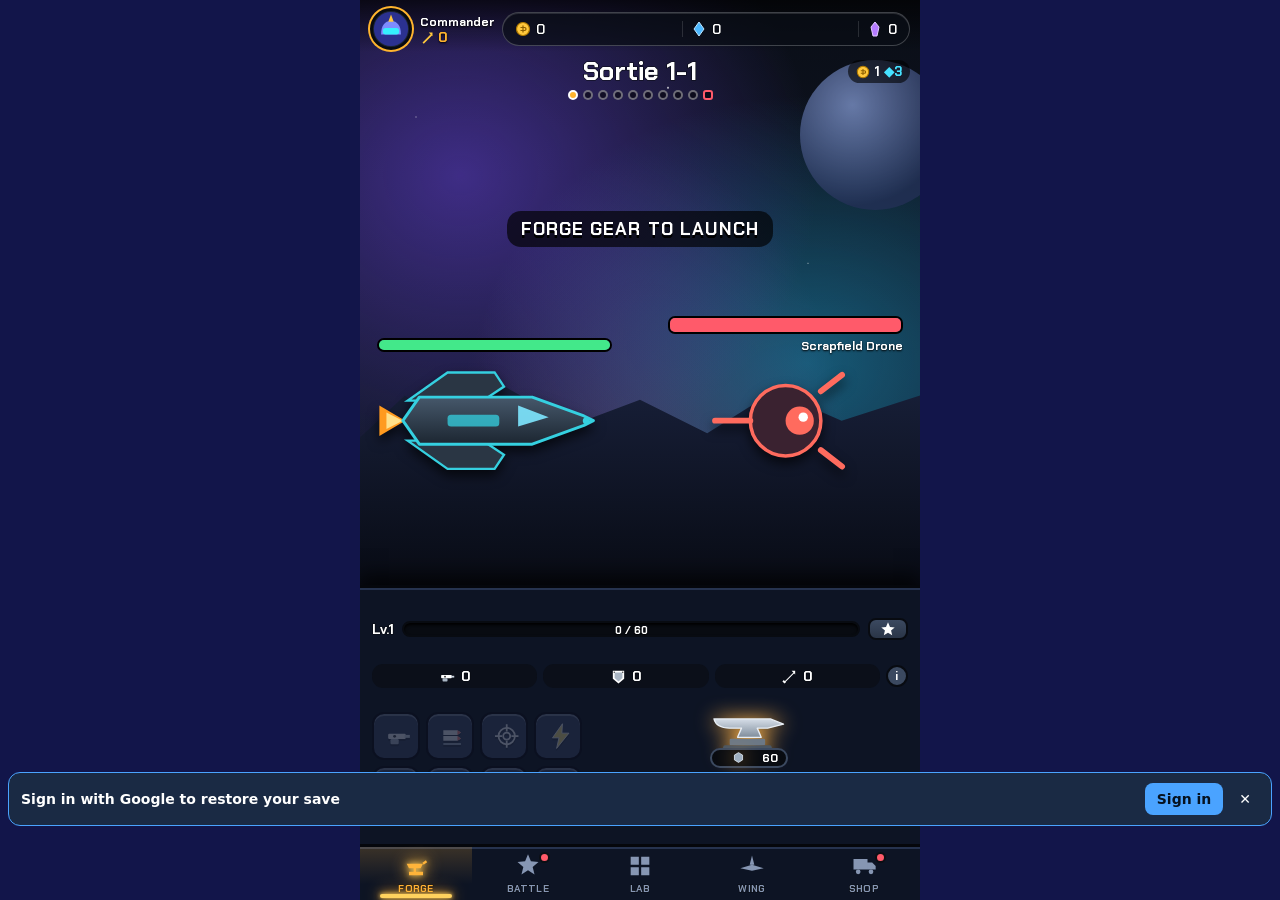
==== commit 2603c5c1: "additions" ====
--- a/index.html
+++ b/index.html
@@ -42,6 +42,7 @@
   <div id="modal" class="modal" hidden><div class="mbox" id="mbox"></div></div>
 </div>
 <script src="core.js"></script>
+<script src="ship.js"></script>
 <script src="persist.js"></script>
 <script src="cloud.js"></script>
 <script src="game.js"></script>
--- a/theme.css
+++ b/theme.css
@@ -288,3 +288,34 @@
 #ubtn b{display:flex;align-items:center;gap:6px}
 @media (prefers-reduced-motion:reduce){.pips2 i.next{animation:none}}
 #ubtn span{color:#fff!important;opacity:1!important;font-weight:700;font-size:13px}
+#foundryRest{overflow:visible!important}#foundryRest>#bay{z-index:20}#arenaWrap{position:relative;z-index:1}#foundryRest{z-index:2}
+
+/* ---- paper-doll ship rig (ship.js) ---- */
+.shipbob{width:100%}
+.rig{position:relative;width:100%;transform:scale(var(--hs,1));transform-origin:20% 100%;transition:transform .5s cubic-bezier(.2,.8,.2,1)}
+.rig .lay{position:absolute;display:block;max-width:none;pointer-events:none;user-select:none;-webkit-user-drag:none;filter:drop-shadow(0 2px 0 #0006)}
+.rig .lay-hull{filter:drop-shadow(0 6px 6px #000a)}
+.rig.fb{aspect-ratio:200/110}.rig .sh{width:100%;height:auto;display:block;animation:none!important}
+.unit.pl .shipbob{animation:bob 2.4s ease-in-out infinite}
+.unit.hit.pl .shipbob{animation:shake .22s}
+.pship .rig{transform:scale(calc(var(--hs,1)*.85));transform-origin:0 100%}
+.pship .hn{position:absolute;left:0;bottom:-18px;font:700 10px/1 'Chakra Petch',sans-serif;letter-spacing:.06em;text-transform:uppercase;color:#cfe6ff;text-shadow:0 1px 2px #000;opacity:.85}
+/* gear icons: 3/4 views from assets/icons */
+.tile img.gi{position:absolute;inset:8% 8% 26%;width:84%;height:66%;object-fit:contain;filter:drop-shadow(0 2px 0 #0007);pointer-events:none}
+.tile.big img.gi{inset:8% 8% 24%}
+.ptile img.gi{width:74%;height:74%;object-fit:contain;filter:drop-shadow(0 2px 0 #0007);pointer-events:none}
+.item .gl img.gi{width:38px;height:38px;object-fit:contain;display:block}
+
+.unit.pl:has(.rig:not(.fb)){width:46%}
+.rig.fb{transform:scale(calc(var(--hs,1)*.78))}.pship .rig.fb{transform:scale(calc(var(--hs,1)*.7))}
+
+/* ---- painted art: hangar scene behind the ship on Profile, companion drones ---- */
+/* darken the top so the name and rank stay readable over the painted room */
+.pbg{background:linear-gradient(#000b,#0000 38%,#0000 60%,#0009),url(assets/bg/bg_profile.jpg) center 70%/cover no-repeat,#10151d}
+.pbg::after{display:none}
+img.cimg{object-fit:contain;pointer-events:none;filter:drop-shadow(0 2px 0 #0007)}
+.tile img.cimg{width:76%;height:60%}
+.ptile img.cimg{width:74%;height:74%}
+.pdrone img.cimg{width:100%;height:100%}
+.sh-h .tile img.cimg{width:76%;height:60%}
+.pdrone{width:62px;height:62px;top:-58px;left:34%}
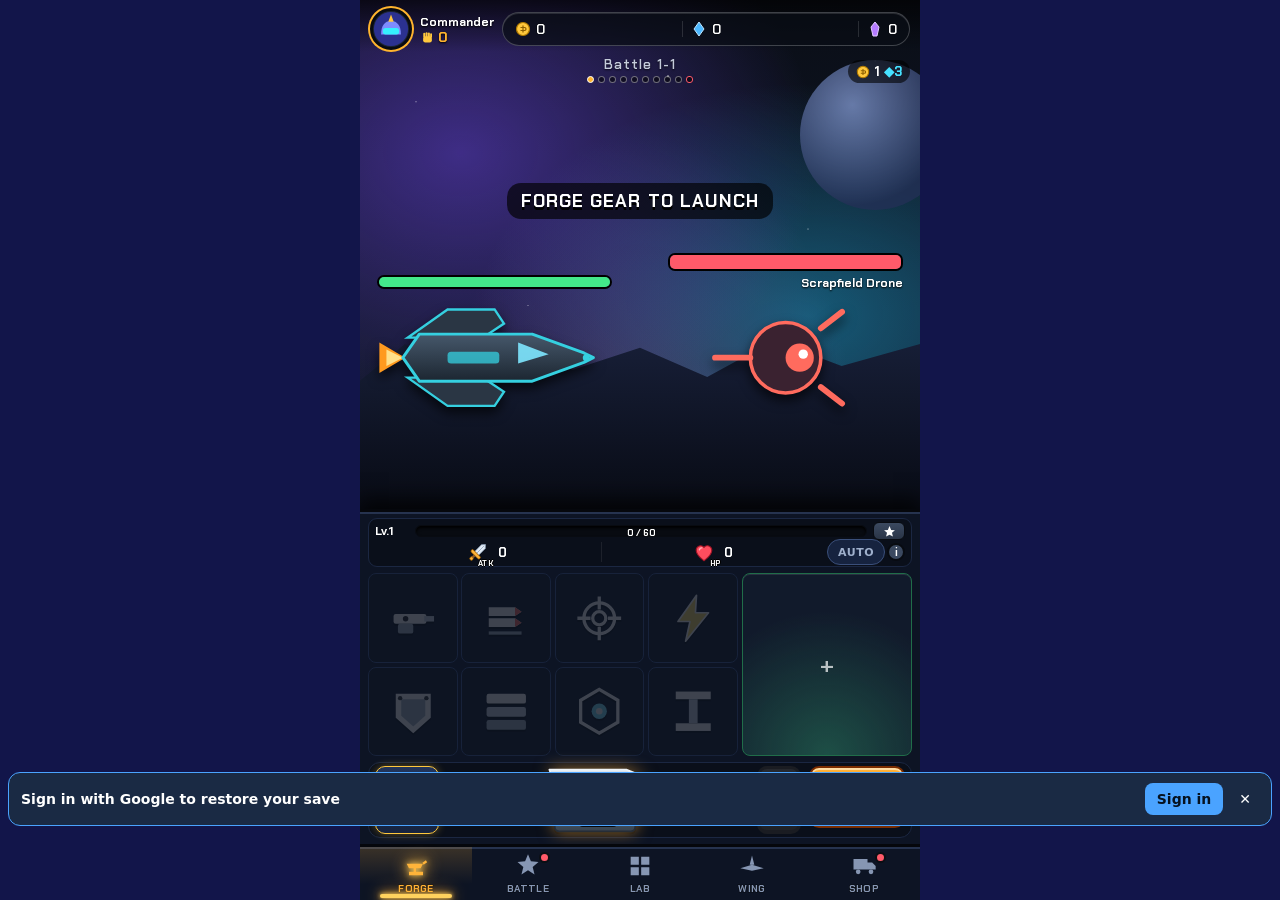
==== commit 40bd3a31: "Fixes" ====
--- a/index.html
+++ b/index.html
@@ -16,7 +16,7 @@
 <div id="app">
   <header>
     <button class="who" data-act="profile" data-v="main" aria-label="Profile"><div class="avatar" id="avatar"></div>
-      <div class="wm"><div id="callsign" class="cs"></div><div class="pw"><svg viewBox="0 0 24 24" class="swd" aria-hidden="true"><path d="M4 20L18 6l2 2L6 22zM14 4h6v6l-2-2z" fill="#ffc83d"/></svg><span id="power">0</span></div></div></button>
+      <div class="wm"><div id="callsign" class="cs"></div><div class="pw"><svg viewBox="0 0 24 24" class="swd" aria-hidden="true"><rect x="5" y="10" width="14" height="10" rx="3.5" fill="#ffc83d"/><rect x="5.2" y="4.5" width="3.2" height="8" rx="1.6" fill="#ffc83d"/><rect x="8.9" y="3.5" width="3.2" height="9" rx="1.6" fill="#ffc83d"/><rect x="12.6" y="3.8" width="3.2" height="8.7" rx="1.6" fill="#ffc83d"/><rect x="16.2" y="5" width="3" height="7.5" rx="1.5" fill="#ffc83d"/></svg><span id="power">0</span></div></div></button>
     <div class="wallet">
       <div class="cur" data-coin="credits"><b id="credits">0</b></div>
       <div class="cur" data-coin="flux"><b id="flux">0</b></div>
--- a/theme.css
+++ b/theme.css
@@ -319,3 +319,102 @@
 .pdrone img.cimg{width:100%;height:100%}
 .sh-h .tile img.cimg{width:76%;height:60%}
 .pdrone{width:62px;height:62px;top:-58px;left:34%}
+
+/* ===== Forge deck v2 (final layer): thin header, crisp 4x2 grid + companion tile, own action bar above the nav =====
+   Everything is scoped to #tab-foundry so no other screen is touched. */
+#tab-foundry #foundryRest{display:flex;flex-direction:column;justify-content:flex-start!important;gap:6px!important;padding:6px 8px 6px!important;overflow:visible!important}
+#tab-foundry .hud{flex:none;display:flex;flex-direction:column;gap:3px;background:#0a0f1a;border:1px solid #1b2742;border-radius:9px;padding:4px 6px}
+#tab-foundry .hud .xpr{display:flex;align-items:center;gap:6px;height:16px;margin:0!important;padding:0!important}
+#tab-foundry .hud .xpr b{font-size:12px;font-weight:800;-webkit-text-stroke:0;min-width:34px}
+#tab-foundry .hud .xpr .bar{height:12px;border-radius:6px;border-width:1px}
+#tab-foundry .hud .bar span{font-size:9px;-webkit-text-stroke:0}
+#tab-foundry .hud .rankbtn{width:32px;height:18px;border-radius:6px;border-width:1px}
+#tab-foundry .hud .rankbtn svg{width:13px;height:13px}
+#tab-foundry .hud .srow{display:flex;align-items:center;gap:2px;height:20px;margin:0!important;padding:0!important}
+#tab-foundry .hud .srow span{flex:1;height:20px;display:flex;align-items:center;justify-content:center;gap:5px;background:none!important;border:0!important;padding:0}
+#tab-foundry .hud .srow span+span{border-left:1px solid #ffffff14!important}
+#tab-foundry .hud .srow b{font-size:13px;font-weight:700;-webkit-text-stroke:0}
+#tab-foundry .hud .srow svg{width:15px;height:15px}
+#tab-foundry .hud .srow .info{flex:none;width:18px;height:18px;font-size:11px}
+
+#tab-foundry .deck{flex:none;display:grid!important;grid-template-columns:repeat(4,1fr) 1.9fr;gap:4px!important;align-items:stretch}
+#tab-foundry .deck .gear5{display:contents!important}
+#tab-foundry .deck .tile{width:auto;height:auto;aspect-ratio:1;border:1px solid color-mix(in srgb,var(--tc,#3a4a66) 60%,#000)!important;border-radius:8px!important;box-shadow:inset 0 1px 0 #ffffff1a!important;background:radial-gradient(circle at 50% 100%,color-mix(in srgb,var(--tc,#3a4a66) 34%,transparent),transparent 72%),#111a2b!important;padding:0}
+#tab-foundry .deck .tile.empty{background:#0d1422!important;border:1px solid #17223a!important;box-shadow:none!important}
+#tab-foundry .deck .tile img.gi,#tab-foundry .deck .tile .ico{inset:5% 5% 24%;width:90%;height:71%}
+#tab-foundry .deck .tile.empty .ico{inset:20%;width:60%;height:60%;opacity:.2}
+#tab-foundry .deck .tile .lv{font-size:10px;font-weight:800;bottom:2px;-webkit-text-stroke:0}
+#tab-foundry .deck .tile.wingtile{grid-column:5!important;grid-row:1/3!important;aspect-ratio:auto!important;width:auto!important;height:auto!important;display:flex;flex-wrap:wrap;align-content:center;justify-content:center;gap:2px;padding:4px;border-radius:8px!important}
+#tab-foundry .deck .tile.wingtile .ico{position:static;inset:auto;width:46%;height:auto;aspect-ratio:1;object-fit:contain}
+#tab-foundry .deck .tile.wingtile .plus{font-size:26px}
+
+#tab-foundry .actbar{flex:none;margin-top:auto;display:flex;align-items:center;gap:6px;height:56px;padding:4px 6px;background:#0a0f1a;border:1px solid #1b2742;border-radius:12px}
+#tab-foundry .actbar #f10{flex:none;width:44px!important;height:100%!important;min-height:0;padding:0;border-radius:10px!important;font-size:14px}
+#tab-foundry .actbar .fcol{flex:none;position:relative;display:flex;flex-direction:column;align-items:stretch;justify-content:center;gap:1px;height:100%}
+#tab-foundry .actbar .ftime{position:static!important;height:11px!important;min-height:0;font-size:10px;line-height:11px;text-align:center;color:#ffb43a}
+#tab-foundry .actbar .fbtn{width:96px!important;height:36px!important;border-radius:10px!important;padding:0 4px}
+#tab-foundry .actbar .fbtn small{font-size:9px;line-height:1}#tab-foundry .actbar .fbtn b{font-size:15px;line-height:1.1}
+#tab-foundry .actbar .fbtn .dot{top:-5px;right:-5px}
+/* the deck takes the height it needs; the battle view gets everything that is left */
+#tab-foundry #arenaWrap{flex:1 1 0!important;height:auto!important;min-height:0}
+#tab-foundry #foundryRest{flex:none!important;height:auto!important;max-height:none!important}
+#tab-foundry .hud .srow span{border-radius:0!important}
+#tab-foundry .actbar .fcol .ftime:empty{display:none}
+#tab-foundry .actbar .fbtn{flex:1 1 auto;height:auto!important;min-height:0;display:flex;flex-direction:column;align-items:center;justify-content:center}
+
+/* ===== Readability pass: quiet battle breadcrumb, stat acronyms ===== */
+#tab-foundry .stagetop .sl{font:600 13px/1 'Chakra Petch',sans-serif;letter-spacing:.08em;color:#d3dbe8;opacity:.92;-webkit-text-stroke:0;text-shadow:0 1px 2px #000c}
+#tab-foundry .stagetop .pips{gap:4px;margin-top:5px}
+#tab-foundry .stagetop .pips i{width:7px;height:7px;border-width:1px}
+
+/* ===== Deck, round 3 ===== */
+/* header stats: ATK and HP only (Power lives in the top-left and the Profile). Acronym sits on the icon like a game tag. */
+#tab-foundry .hud .srow span{gap:6px}
+#tab-foundry .hud .srow .stic{position:relative;display:block;width:22px;height:22px;flex:none}
+#tab-foundry .hud .srow .stic svg{width:22px;height:22px;display:block}
+#tab-foundry .hud .srow .stic i{position:absolute;right:-5px;bottom:-4px;font:800 8px/1 'Chakra Petch',sans-serif;font-style:normal;color:#fff;letter-spacing:.02em;text-shadow:0 1px 0 #000,1px 0 0 #000,-1px 0 0 #000,0 -1px 0 #000}
+#tab-foundry .hud .srow b{margin-left:3px}
+/* the forge: big anvil, alloy count small and INSIDE its base plate */
+#tab-foundry .actbar{height:64px;padding:3px 6px;gap:8px}
+#tab-foundry .actbar .anvil{flex:1;min-width:0;height:100%;display:flex!important;align-items:center;justify-content:center;background:none!important;border:0!important;box-shadow:none!important;padding:0;position:relative}
+#tab-foundry .actbar .anvil svg{width:auto!important;max-width:100%!important;height:100%!important;margin:0;filter:drop-shadow(0 2px 0 #0008)}
+#tab-foundry .actbar .anvil:not(:disabled) svg{filter:drop-shadow(0 0 8px #ffb34799) drop-shadow(0 2px 0 #0008)}
+#tab-foundry .actbar .anvil .ac{position:absolute;left:50%;bottom:7%;transform:translateX(-50%);margin:0!important;min-width:0!important;width:auto;height:auto;display:flex;align-items:center;gap:3px;padding:1px 7px!important;background:#10151c!important;border:1px solid #05080c!important;border-radius:6px;box-shadow:inset 0 1px 2px #000}
+#tab-foundry .actbar .anvil .ac b{font:800 12px/1 'Chakra Petch',sans-serif;-webkit-text-stroke:0;color:#fff}
+#tab-foundry .actbar .anvil .ac svg{width:12px!important;height:12px!important;filter:none!important}
+#tab-foundry .actbar{height:76px}
+#tab-foundry .actbar .anvil .ac{bottom:10%;padding:1px 6px!important;gap:3px}
+#tab-foundry .actbar .anvil .ac b{font-size:11px}
+#tab-foundry .actbar .anvil .ac svg{width:11px!important;height:11px!important}
+#tab-foundry .actbar #f10{height:100%!important}
+
+/* ---- Stockpile: Collect button (left of the anvil) ---- */
+#tab-foundry .actbar .collect{flex:none;width:64px;height:100%;display:flex;flex-direction:column;align-items:stretch;justify-content:center;gap:3px;padding:3px 5px;border-radius:10px;border:1px solid #3a4f7a;background:linear-gradient(#22345a,#16233f);color:#fff;font:700 11px/1 system-ui,sans-serif}
+#tab-foundry .actbar .collect span{display:flex;align-items:center;gap:3px;min-width:0}
+#tab-foundry .actbar .collect b{flex:1;min-width:0;text-align:right;overflow:hidden;text-overflow:ellipsis;font-weight:800}
+#tab-foundry .actbar .collect .cr b{color:#ffd45a}#tab-foundry .actbar .collect .ca b{color:#9fe7ff}
+#tab-foundry .actbar .collect svg,#tab-foundry .actbar .collect img{width:14px;height:14px;flex:none}
+#tab-foundry .actbar .collect:not(:disabled){border-color:#ffc83d;box-shadow:0 0 8px #ffc83d55}
+#tab-foundry .actbar .collect:disabled{opacity:.55}
+#tab-foundry .actbar .collect.full{animation:cpulse 1.2s ease-in-out infinite}
+@keyframes cpulse{50%{box-shadow:0 0 14px #ffc83d}}
+
+/* ---- Auto button and filter sheet ---- */
+#tab-foundry .srow .autob{flex:none;margin-left:auto;height:26px;padding:0 10px;border-radius:13px;border:1px solid #3a4f7a;background:#16233f;color:#9fb0cc;font:800 11px/1 system-ui,sans-serif;letter-spacing:.5px}
+#tab-foundry .srow .autob.on{background:#ffb02e;border-color:#ffd27a;color:#2a1a00}
+.fh{margin:12px 0 6px;font-weight:700;display:flex;align-items:center;gap:8px}
+.fchips{display:flex;flex-wrap:wrap;gap:6px}
+.fchip{border:2px solid var(--tc,#3a4f7a);background:#0f1a30;color:#cfd8ea;border-radius:8px;padding:5px 9px;font:700 12px/1 system-ui,sans-serif}
+.fchip.on{background:var(--tc,#ffb02e);color:#111;border-color:#fff8}
+.fchip:disabled{opacity:.4}
+
+/* ---- Hold bar: undecided parts sit above the forge; tap away to shrink the card ---- */
+#tab-foundry .actbar{position:relative}
+#tab-foundry .actbar .holdbar{position:absolute;left:50%;bottom:calc(100% + 4px);transform:translateX(-50%);display:flex;gap:6px;z-index:5;max-width:100%;flex-wrap:nowrap}
+#tab-foundry .actbar .holdtile{position:relative;flex:none;width:46px;height:46px;padding:2px;border-radius:10px;background:#0d151d;border:2px solid var(--tc);box-shadow:0 2px 8px #000a}
+#tab-foundry .actbar .holdtile.sel{box-shadow:0 0 0 2px #fff8,0 2px 8px #000a}
+#tab-foundry .actbar .holdtile svg,#tab-foundry .actbar .holdtile img{width:100%;height:100%}
+#tab-foundry .actbar .holdtile .lv{position:absolute;right:2px;bottom:1px;font:800 9px/1 system-ui,sans-serif;color:#fff;text-shadow:0 1px 2px #000}
+#tab-foundry .actbar .holdcard{position:absolute;left:0;right:0;bottom:calc(100% + 56px);margin:0;z-index:6}
+.psubs{display:flex;flex-wrap:wrap;gap:4px;margin:3px 0}.psubs span{font-size:11px;font-weight:700;color:#7fe9ff;border:1px solid #7fe9ff66;border-radius:4px;padding:1px 5px}
+#tab-foundry .actbar #f10.run{background:#8a1f1f!important;border-color:#ff6b6b!important;color:#fff;animation:cpulse 1s ease-in-out infinite}
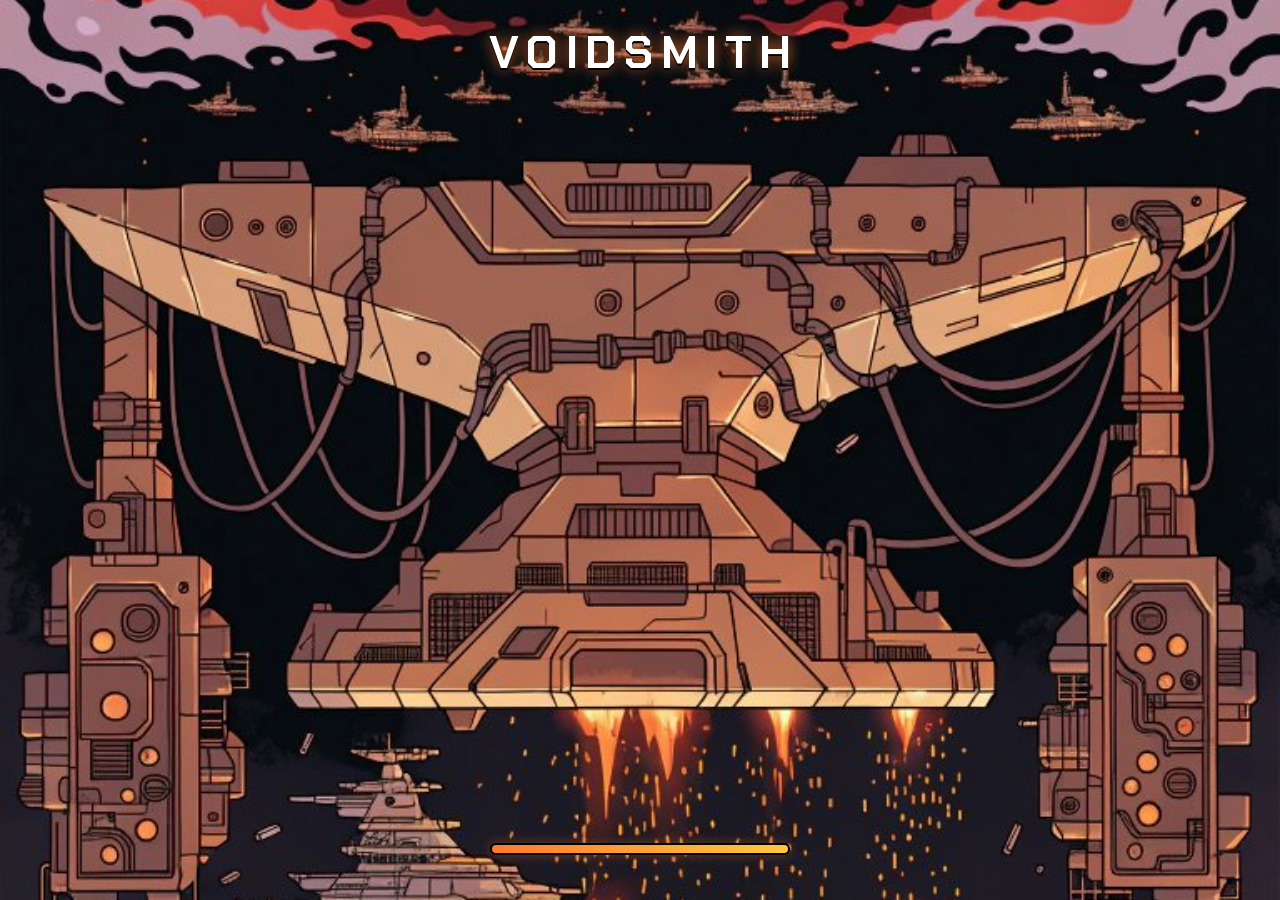
==== commit 89c29ca7: "art additions" ====
--- a/index.html
+++ b/index.html
@@ -7,12 +7,22 @@
 <meta name="mobile-web-app-capable" content="yes">
 <title>Voidsmith</title>
 <link rel="manifest" href="manifest.json">
-<link rel="icon" href="icons/icon-192.png">
+<link rel="icon" type="image/png" href="icons/favicon-64.png">
+<link rel="apple-touch-icon" href="icons/apple-touch-icon.png">
 <link rel="stylesheet" href="fonts.css">
 <link rel="stylesheet" href="styles.css">
 <link rel="stylesheet" href="theme.css">
+<style>
+#splash{position:fixed;inset:0;z-index:99999;background:#0b0810 url(assets/ui/loading.jpg) center/cover no-repeat;transition:opacity .5s ease;display:flex;flex-direction:column;align-items:center;justify-content:space-between;padding:calc(env(safe-area-inset-top) + 3.2vh) 0 calc(env(safe-area-inset-bottom) + 5vh)}
+#splash.out{opacity:0;pointer-events:none}
+#splash h1{margin:0;font:700 clamp(30px,10vw,46px)/1 'Chakra Petch',system-ui,sans-serif;letter-spacing:.16em;color:#fff;text-shadow:0 2px 0 #000,0 0 14px #ff7a2fcc,0 0 3px #000;padding-left:.16em}
+#splash .ld{width:min(62vw,300px);height:12px;border-radius:7px;border:2px solid #000;background:#000a;overflow:hidden;box-shadow:0 0 12px #ff7a2f55}
+#splash .ld i{display:block;height:100%;width:0;background:linear-gradient(90deg,#ff7a2f,#ffc83d);animation:ldfill 1.25s cubic-bezier(.3,.1,.3,1) forwards}
+@keyframes ldfill{to{width:100%}}
+</style>
 </head>
 <body>
+<div id="splash" aria-hidden="true"><h1>VOIDSMITH</h1><div class="ld"><i></i></div></div>
 <div id="app">
   <header>
     <button class="who" data-act="profile" data-v="main" aria-label="Profile"><div class="avatar" id="avatar"></div>
@@ -27,7 +37,7 @@
   <main>
     <section id="tab-foundry" class="tab on"></section>
     <section id="tab-armory" class="tab"></section>
-    <section id="tab-wing" class="tab"></section>
+    <section id="tab-drones" class="tab"></section>
     <section id="tab-missions" class="tab"></section>
     <section id="tab-depot" class="tab"></section>
   </main>
@@ -36,7 +46,7 @@
     <button data-tab="foundry" class="on"><i>⚒</i><span>Forge</span><em class="dot" hidden></em></button>
     <button data-tab="missions"><i>✸</i><span>Battle</span><em class="dot" hidden></em></button>
     <button data-tab="armory"><i>▦</i><span>Lab</span><em class="dot" hidden></em></button>
-    <button data-tab="wing"><i>✈</i><span>Wing</span></button>
+    <button data-tab="drones"><i>✈</i><span>Drones</span></button>
     <button data-tab="depot"><i>$</i><span>Shop</span><em class="dot" hidden></em></button>
   </nav>
   <div id="modal" class="modal" hidden><div class="mbox" id="mbox"></div></div>
@@ -47,5 +57,8 @@
 <script src="cloud.js"></script>
 <script src="game.js"></script>
 <script>if ('serviceWorker' in navigator) navigator.serviceWorker.register('sw.js', { updateViaCache: 'none' }).then(function (reg) { var chk = function () { try { reg.update(); } catch (e) {} }; document.addEventListener('visibilitychange', function () { if (!document.hidden) chk(); }); setInterval(chk, 300000); }).catch(function () {}); var had = !!navigator.serviceWorker.controller; navigator.serviceWorker.addEventListener('controllerchange', function () { if (had) location.reload(); });</script>
+<script>(function(){var t0=Date.now(),sp=document.getElementById('splash');function hide(){if(!sp)return;sp.classList.add('out');setTimeout(function(){sp.remove()},600)}
+function go(){setTimeout(hide,Math.max(0,1300-(Date.now()-t0)))}
+if(document.readyState==='complete')go();else window.addEventListener('load',go);setTimeout(hide,6000)})()</script>
 </body>
 </html>
--- a/theme.css
+++ b/theme.css
@@ -418,3 +418,22 @@
 #tab-foundry .actbar .holdcard{position:absolute;left:0;right:0;bottom:calc(100% + 56px);margin:0;z-index:6}
 .psubs{display:flex;flex-wrap:wrap;gap:4px;margin:3px 0}.psubs span{font-size:11px;font-weight:700;color:#7fe9ff;border:1px solid #7fe9ff66;border-radius:4px;padding:1px 5px}
 #tab-foundry .actbar #f10.run{background:#8a1f1f!important;border-color:#ff6b6b!important;color:#fff;animation:cpulse 1s ease-in-out infinite}
+
+/* ---- painted battle backdrops (one per band, crossfade) ---- */
+.scene .bgl{position:absolute;inset:0;background:center 40%/cover no-repeat #0a0e17;opacity:0;transition:opacity .9s ease}
+.scene .bgl.on{opacity:1}
+.scene .bgl.a{z-index:0}.scene .bgl.b{z-index:0}
+.scene .sky{z-index:0}
+.scene:has(.bgl.on) .sky::before,.scene:has(.bgl.on) .planet{display:none}
+.scene .bgl.on~.gnd,.scene .gnd{background:linear-gradient(#0000,#04060bcc)!important}
+.scene::after{content:"";position:absolute;inset:0;pointer-events:none;z-index:1;background:linear-gradient(#000d,#0000 30%,#0000 55%,#000c),radial-gradient(ellipse at 50% 55%,#0000 45%,#0007)}
+
+/* ---- Drones ---- */
+.tile.dt{aspect-ratio:1;display:block;position:relative}.tile.dt.off{opacity:.38;filter:grayscale(.8)}.tile.dt.act{box-shadow:0 0 0 2px #fff,0 0 12px var(--tc)!important}
+.tile.dt .lv{font-size:10px}.stp{position:absolute;left:3px;right:3px;bottom:3px;display:flex;gap:1px;justify-content:center}.stp i{flex:1;max-width:6px;height:4px;border-radius:2px;background:#0008}.stp i.on{background:#ffd24a}
+.dact{display:flex;gap:10px;align-items:center}.dact .tile{width:84px;flex:none}.dai{display:flex;flex-direction:column;gap:5px;flex:1;font:700 14px 'Chakra Petch',sans-serif}.dai small{opacity:.8;font-size:11px}.dai span{color:var(--cyan)}
+.got span{position:relative;width:52px;height:52px}.got span em{position:absolute;top:-4px;left:-2px;font:800 8px 'Chakra Petch',sans-serif;background:#ff4d4d;color:#fff;border-radius:4px;padding:1px 3px}.got .ico{width:100%;height:100%}
+.abl{background:#0a0d4088;border-radius:10px;padding:6px 8px;margin:5px 0;display:flex;flex-direction:column;gap:2px;font-size:12px}.abl b{font:800 13px 'Chakra Petch',sans-serif}.abl small{color:#ffd24a}.abl.lock{opacity:.55}
+.lk .lkm{display:flex;gap:4px;margin:3px 0}.lk .lkm span{width:34px;height:34px;border:2px solid var(--tc);border-radius:8px;background:#0006;display:block}.lk .lkm span.off{opacity:.3;filter:grayscale(1)}.lk .lkm .ico{width:100%;height:100%}
+.lkb{font:800 15px 'Chakra Petch',sans-serif;text-align:right;display:flex;flex-direction:column;color:var(--cyan)}.lkb small{color:#ffd24a;font-size:11px}
+.packs{display:grid;grid-template-columns:repeat(3,1fr);gap:8px;margin:8px 0}.pack{position:relative;display:flex;flex-direction:column;align-items:center;gap:2px;padding:8px 2px;border-radius:12px;border:2px solid var(--stroke);background:#0a0d4088;color:#fff;font:800 14px 'Chakra Petch',sans-serif;opacity:.75}.pack .coin{width:22px;height:22px}.pack span{font-size:12px;color:#ffd24a}.pack em{position:absolute;top:-6px;right:-3px;font-style:normal;font:800 10px 'Chakra Petch',sans-serif;background:#35f0ff;color:#012;border-radius:6px;padding:1px 4px}
